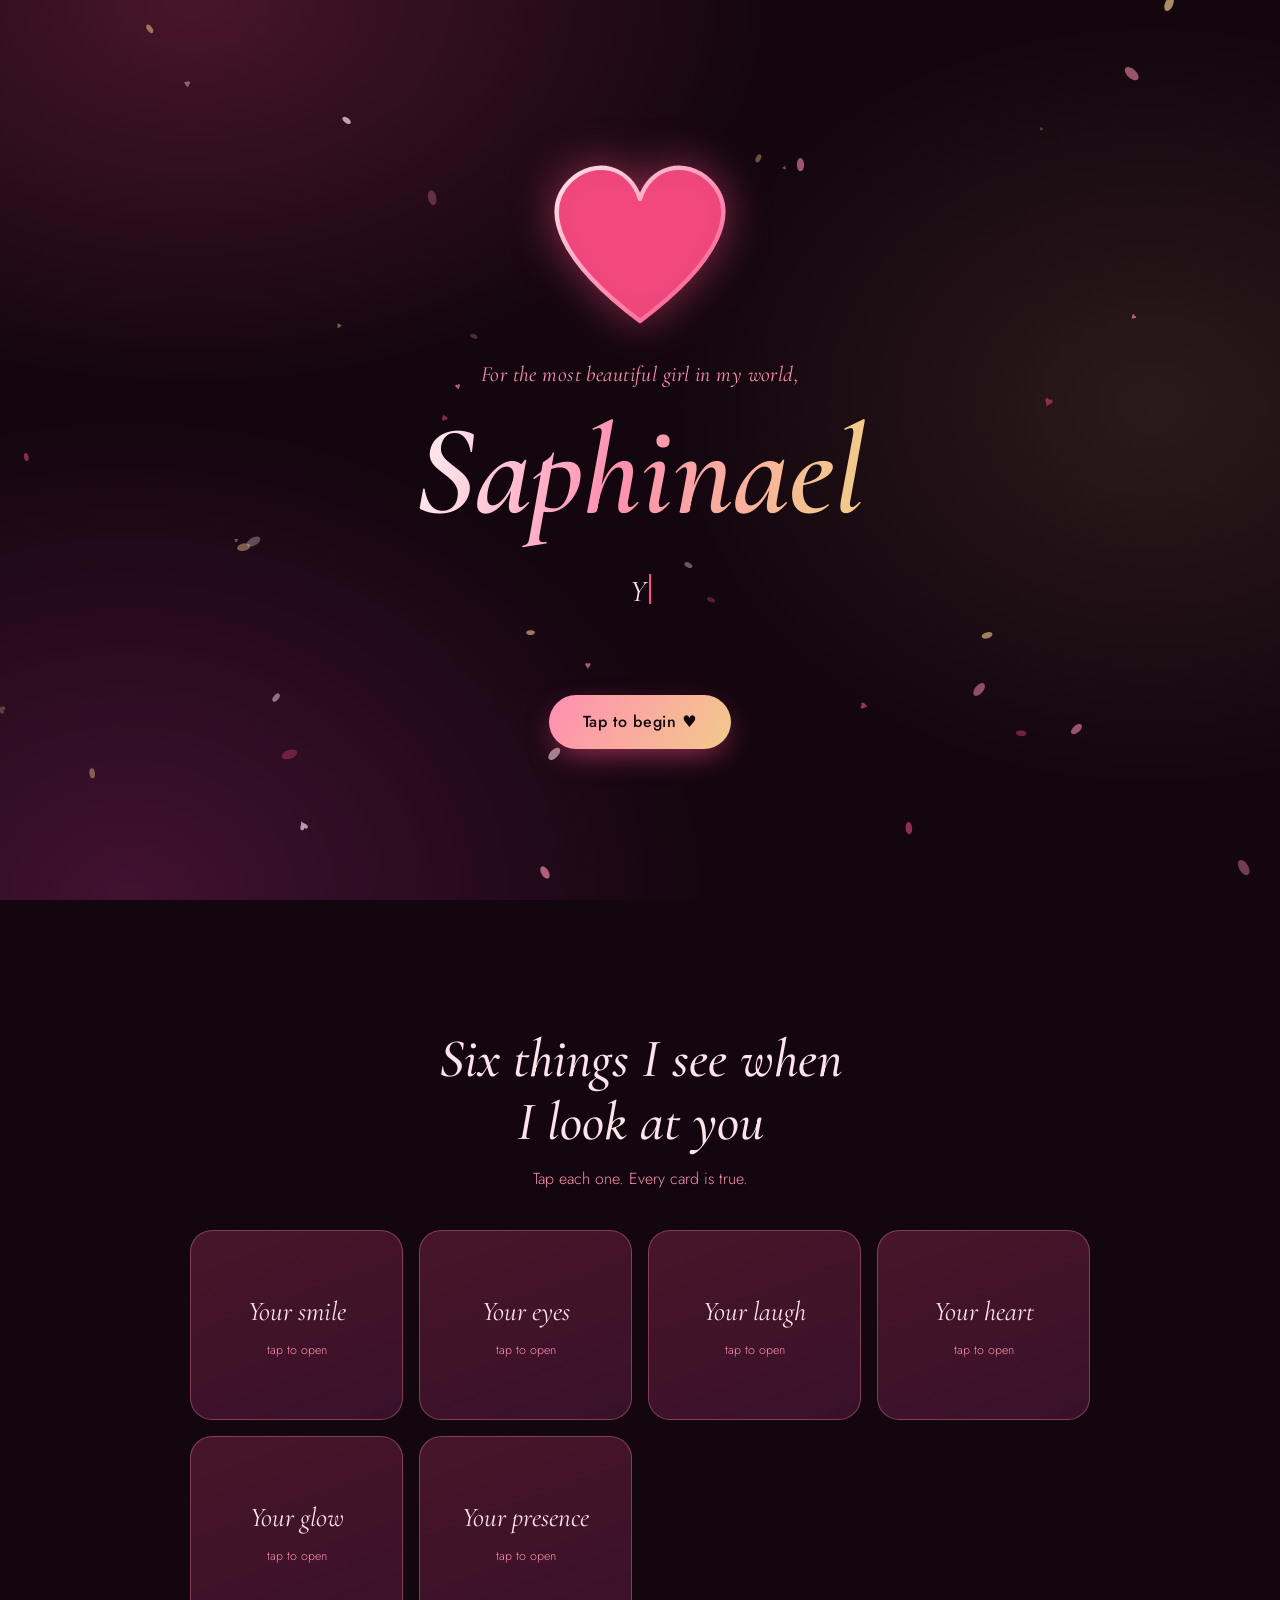
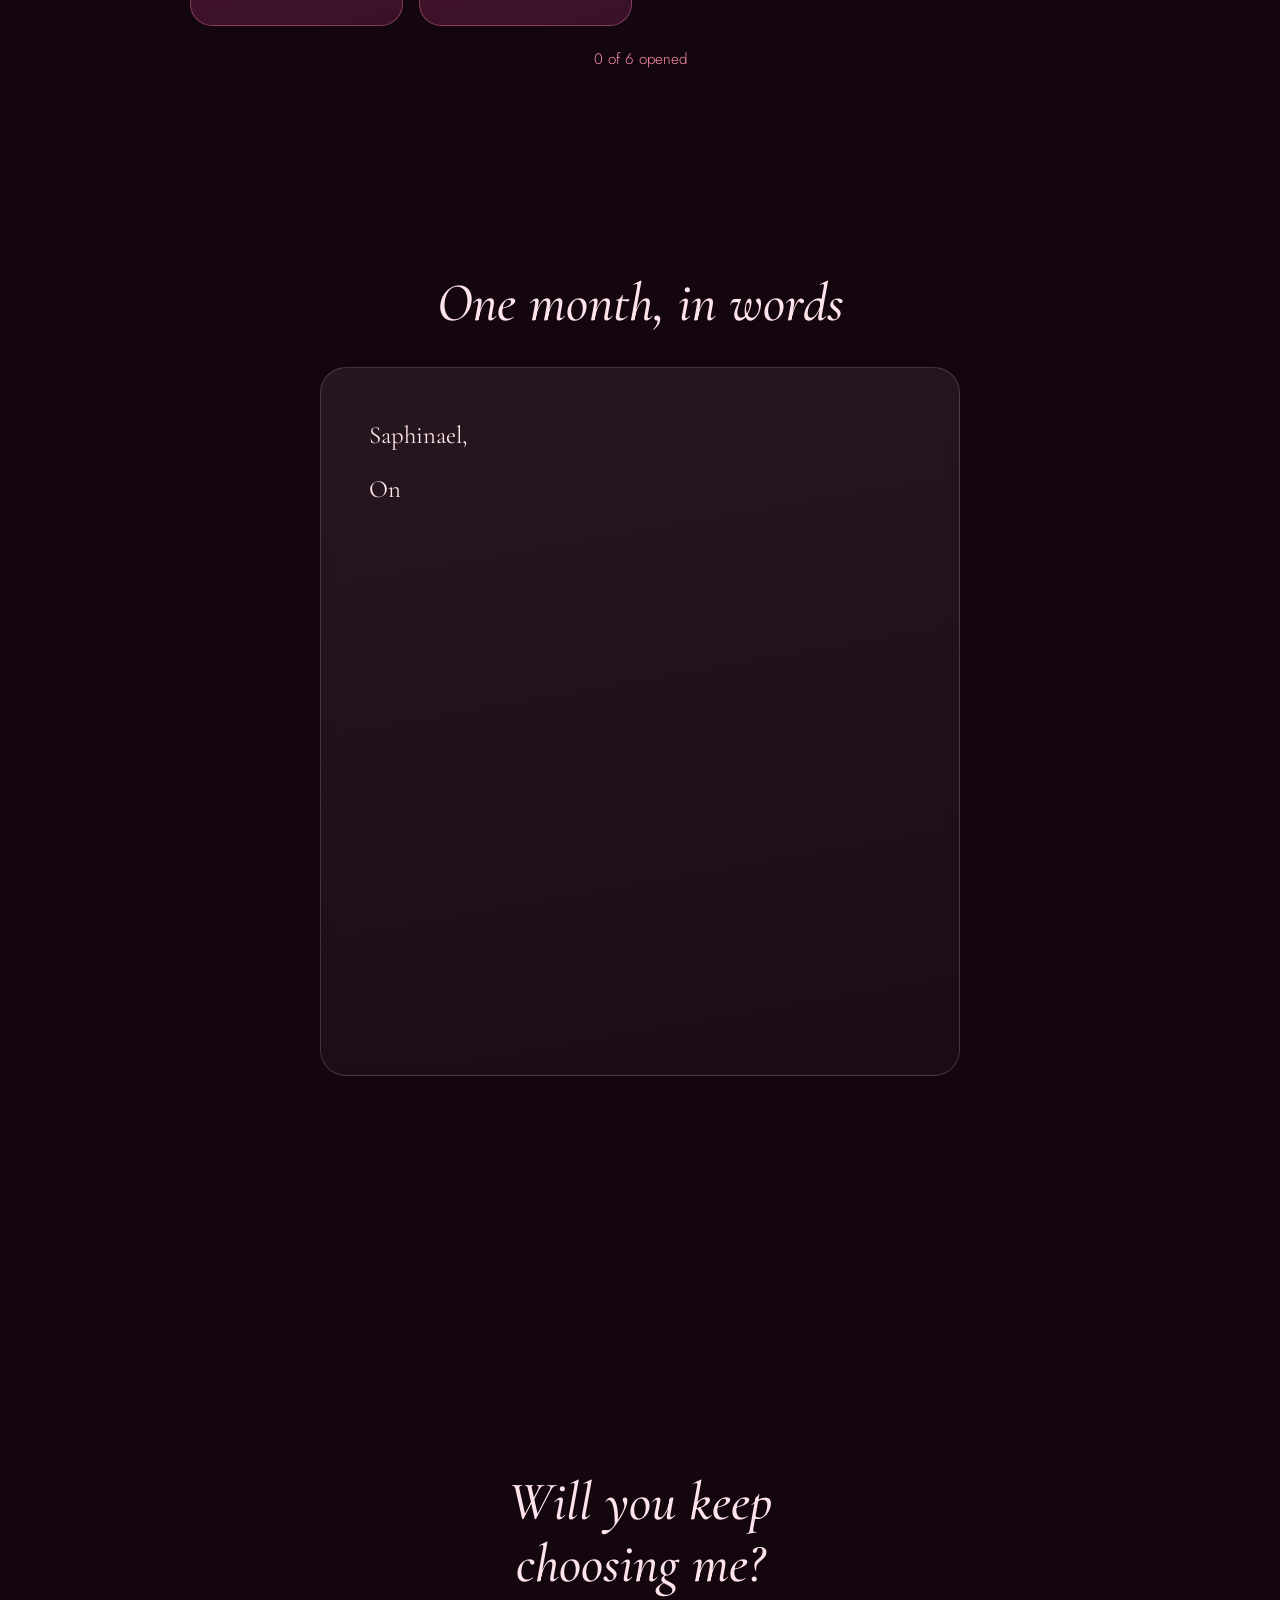
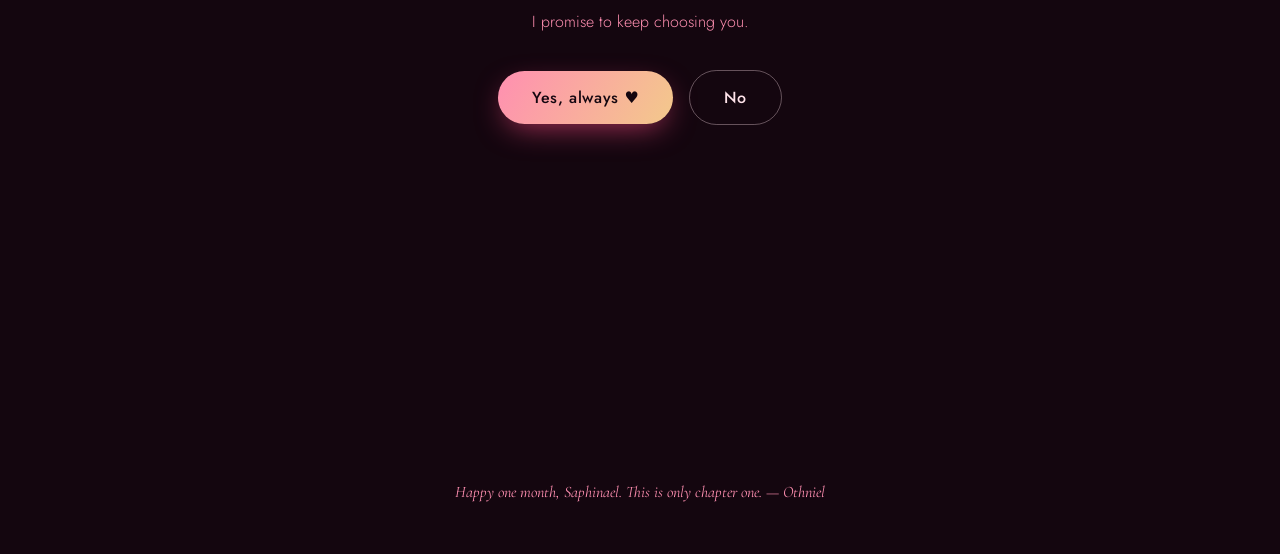
==== INDEX.HTML @ aa80e775 "Add files via upload" ====
<!DOCTYPE html>
<html lang="en">
<head>
<meta charset="utf-8">
<meta name="viewport" content="width=device-width, initial-scale=1">
<title>For Saphinael 💗 One month of us</title>
<meta name="theme-color" content="#14060f">
<meta name="description" content="A little something for the most beautiful girl in my world.">
<link rel="preconnect" href="https://fonts.googleapis.com">
<link rel="preconnect" href="https://fonts.gstatic.com" crossorigin>
<link href="https://fonts.googleapis.com/css2?family=Cormorant+Garamond:ital,wght@0,500;1,400;1,500;1,600&family=Jost:wght@300;400;500&display=swap" rel="stylesheet">
<style>
:root{
  --night:#14060f; --plum:#2a0f26; --wine:#4a1636;
  --rose:#ff4d85; --pink:#ff8fb1; --blush:#ffe3ea; --gold:#f3c98b;
  --serif:'Cormorant Garamond',Georgia,'Times New Roman',serif;
  --sans:'Jost',system-ui,-apple-system,'Segoe UI',Roboto,sans-serif;
}
*{box-sizing:border-box;margin:0;padding:0}
html{scroll-behavior:smooth}
body{
  font-family:var(--sans);color:var(--blush);background:var(--night);
  background-image:
    radial-gradient(60rem 40rem at 15% 0%,rgba(255,77,133,.22),transparent 60%),
    radial-gradient(50rem 40rem at 90% 45%,rgba(243,201,139,.10),transparent 60%),
    radial-gradient(60rem 50rem at 10% 100%,rgba(122,31,90,.45),transparent 60%);
  background-attachment:fixed;
  line-height:1.6;overflow-x:hidden;-webkit-tap-highlight-color:transparent;
}
#sky{position:fixed;inset:0;width:100%;height:100%;pointer-events:none;z-index:0}
main{position:relative;z-index:1}
body.yes #sky{z-index:6}
section{min-height:100svh;display:flex;flex-direction:column;align-items:center;justify-content:center;padding:4.5rem 1.25rem;text-align:center}
:focus-visible{outline:2px solid var(--gold);outline-offset:4px;border-radius:12px}

/* HERO */
.heart-draw{width:min(46vw,200px);height:auto;overflow:visible;cursor:pointer;filter:drop-shadow(0 0 22px rgba(255,77,133,.55))}
.heart-draw path{fill:rgba(255,77,133,0);stroke:url(#hg);stroke-width:2.2;stroke-linecap:round;stroke-linejoin:round;
  stroke-dasharray:1;stroke-dashoffset:1;animation:draw 2.6s cubic-bezier(.6,.1,.2,1) .3s forwards,fill 1.4s ease 2.7s forwards,beat 1.6s ease-in-out 4s infinite;transform-origin:50% 55%}
@keyframes draw{to{stroke-dashoffset:0}}
@keyframes fill{to{fill:rgba(255,77,133,.9)}}
@keyframes beat{0%,100%{transform:scale(1)}14%{transform:scale(1.09)}28%{transform:scale(1)}42%{transform:scale(1.06)}70%{transform:scale(1)}}
.hello{margin-top:1.6rem;font-family:var(--serif);font-style:italic;font-size:1.35rem;color:var(--pink);letter-spacing:.02em}
h1{font-family:var(--serif);font-style:italic;font-weight:600;font-size:clamp(3.4rem,15vw,8rem);line-height:1;
  background:linear-gradient(100deg,var(--blush) 10%,var(--pink) 45%,var(--gold) 90%);-webkit-background-clip:text;background-clip:text;color:transparent;
  padding:.1em .15em;margin-top:.2rem}
.typed{min-height:4.2em;max-width:30ch;margin-top:1.2rem;font-family:var(--serif);font-size:clamp(1.35rem,4.6vw,1.9rem);font-style:italic;color:var(--blush)}
.typed::after{content:"";display:inline-block;width:2px;height:1em;background:var(--rose);margin-left:3px;vertical-align:-.12em;animation:blink 1s steps(2) infinite}
@keyframes blink{50%{opacity:0}}
.btn{font:500 1rem var(--sans);letter-spacing:.04em;color:var(--night);background:linear-gradient(120deg,var(--pink),var(--gold));border:0;border-radius:999px;padding:.95rem 2.1rem;cursor:pointer;
  box-shadow:0 10px 30px -8px rgba(255,77,133,.65);transition:transform .2s,box-shadow .2s}
.btn:hover{transform:translateY(-2px);box-shadow:0 14px 34px -8px rgba(255,77,133,.85)}
.btn:active{transform:scale(.97)}
.btn.ghost{background:transparent;color:var(--blush);border:1px solid rgba(255,227,234,.35);box-shadow:none}

/* REASONS */
h2{font-family:var(--serif);font-style:italic;font-weight:500;font-size:clamp(2rem,7vw,3.4rem);line-height:1.15;max-width:18ch}
.sub{margin-top:.8rem;color:var(--pink);font-weight:300}
.grid{margin-top:2.4rem;display:grid;grid-template-columns:repeat(auto-fit,minmax(200px,1fr));gap:1rem;width:min(100%,900px)}
.card{perspective:900px;height:190px;background:none;border:0;cursor:pointer;color:inherit;font:inherit}
.card .in{position:relative;display:block;width:100%;height:100%;transform-style:preserve-3d;transition:transform .8s cubic-bezier(.3,1.2,.4,1)}
.card.on .in{transform:rotateY(180deg)}
.face{position:absolute;inset:0;display:flex;align-items:center;justify-content:center;padding:1.2rem;border-radius:22px;backface-visibility:hidden;-webkit-backface-visibility:hidden}
.front{flex-direction:column;gap:.5rem;font-family:var(--serif);font-style:italic;font-size:1.7rem;
  background:linear-gradient(160deg,rgba(255,77,133,.22),rgba(74,22,54,.7));border:1px solid rgba(255,143,177,.35)}
.front small{font-family:var(--sans);font-style:normal;font-size:.78rem;font-weight:300;color:var(--pink)}
.back{transform:rotateY(180deg);font-family:var(--serif);font-style:italic;font-size:1.22rem;line-height:1.4;
  background:linear-gradient(160deg,var(--rose),#c2275f);color:#fff;box-shadow:0 18px 40px -16px rgba(255,77,133,.8)}
.count{margin-top:1.3rem;font-weight:300;color:var(--pink);font-size:.95rem}

/* LETTER */
.paper{width:min(100%,640px);text-align:left;padding:clamp(1.6rem,5vw,3rem);border-radius:26px;
  background:linear-gradient(170deg,rgba(255,227,234,.08),rgba(255,227,234,.03));border:1px solid rgba(255,227,234,.18);backdrop-filter:blur(6px);-webkit-backdrop-filter:blur(6px)}
.paper p{position:relative;font-family:var(--serif);font-size:clamp(1.25rem,3.8vw,1.55rem);line-height:1.55;margin-bottom:1rem}
.paper .ghost{color:transparent}
.paper .live{position:absolute;inset:0;color:var(--blush)}
.paper .sig{font-style:italic;color:var(--gold);text-align:right}

/* ASK */
.ask h2{max-width:14ch}
.btns{margin-top:2.2rem;display:flex;gap:1rem;flex-wrap:wrap;justify-content:center;align-items:center;min-height:3.5rem}
#no{transition:left .35s cubic-bezier(.3,1.4,.5,1),top .35s cubic-bezier(.3,1.4,.5,1)}
.yes-msg{position:fixed;inset:0;z-index:5;display:none;flex-direction:column;align-items:center;justify-content:center;padding:2rem;text-align:center;
  background:radial-gradient(circle at 50% 40%,rgba(122,31,90,.96),rgba(20,6,15,.98))}
.yes-msg.show{display:flex;animation:pop .8s ease both}
@keyframes pop{from{opacity:0;transform:scale(.94)}to{opacity:1;transform:none}}
.yes-msg .big{font-size:clamp(4rem,20vw,7rem);filter:drop-shadow(0 0 30px rgba(255,77,133,.8));animation:beat 1.6s ease-in-out infinite}
.yes-msg h3{font-family:var(--serif);font-style:italic;font-weight:500;font-size:clamp(2rem,8vw,3.6rem);line-height:1.15;margin-top:1rem;max-width:16ch}
.yes-msg p{margin-top:1rem;color:var(--pink);max-width:34ch}
.yes-msg .btn{margin-top:2rem}
footer{position:relative;z-index:1;text-align:center;padding:2rem 1rem 3rem;font-family:var(--serif);font-style:italic;color:var(--pink)}

@media (prefers-reduced-motion:reduce){
  html{scroll-behavior:auto}
  .heart-draw path{animation:none;stroke-dashoffset:0;fill:rgba(255,77,133,.9)}
  .typed::after,.yes-msg .big{animation:none}
  .card .in{transition:none}
}
</style>
</head>
<body>
<canvas id="sky" aria-hidden="true"></canvas>

<main>
  <!-- HERO -->
  <section class="hero">
    <svg class="heart-draw" viewBox="0 0 100 90" role="img" aria-label="A heart, drawn just for you">
      <defs><linearGradient id="hg" x1="0" y1="0" x2="1" y2="1"><stop offset="0" stop-color="#ffe3ea"/><stop offset="1" stop-color="#ff4d85"/></linearGradient></defs>
      <path pathLength="1" d="M50 85 C10 55 0 30 15 15 C28 3 45 8 50 24 C55 8 72 3 85 15 C100 30 90 55 50 85Z"/>
    </svg>
    <p class="hello">For the most beautiful girl in my world,</p>
    <h1>Saphinael</h1>
    <p class="typed" id="typed" aria-live="polite"></p>
    <button class="btn" id="begin">Tap to begin ♥</button>
  </section>

  <!-- REASONS -->
  <section id="reasons">
    <h2>Six things I see when I look at you</h2>
    <p class="sub">Tap each one. Every card is true.</p>
    <div class="grid" id="grid"></div>
    <p class="count" id="count">0 of 6 opened</p>
  </section>

  <!-- LETTER -->
  <section id="letter">
    <h2>One month, in words</h2>
    <div class="paper" id="paper" style="margin-top:2rem"></div>
  </section>

  <!-- ASK -->
  <section class="ask" id="ask">
    <h2>Will you keep choosing me?</h2>
    <p class="sub">I promise to keep choosing you.</p>
    <div class="btns" id="btns">
      <button class="btn" id="yes">Yes, always ♥</button>
      <button class="btn ghost" id="no">No</button>
    </div>
  </section>
</main>

<footer>Happy one month, Saphinael. This is only chapter one. — Othniel</footer>

<div class="yes-msg" id="yesMsg" role="dialog" aria-live="polite" aria-label="Thank you">
  <div class="big">💗</div>
  <h3>You just made me the happiest man alive.</h3>
  <p>Happy one month, my love. You are beautiful, you are loved, and you are mine.</p>
  <button class="btn" id="again">Read it again ♥</button>
</div>

<script>
(() => {
  const reduce = matchMedia('(prefers-reduced-motion: reduce)').matches;
  const $ = s => document.querySelector(s);
  const sleep = ms => new Promise(r => setTimeout(r, ms));

  /* ---------- Falling petals + heart bursts ---------- */
  const c = $('#sky'), x = c.getContext('2d');
  let W, H;
  const size = () => {
    const d = Math.min(devicePixelRatio || 1, 2);
    W = innerWidth; H = innerHeight;
    c.width = W * d; c.height = H * d; x.setTransform(d, 0, 0, d, 0, 0);
  };
  addEventListener('resize', size); size();
  const cols = ['#ff4d85', '#ff8fb1', '#ffe3ea', '#f3c98b'];
  const petal = () => ({
    x: Math.random() * W, y: -20, s: 6 + Math.random() * 10,
    vy: .4 + Math.random() * .8, vx: (Math.random() - .5) * .4,
    r: Math.random() * 6, vr: (Math.random() - .5) * .03,
    c: cols[Math.random() * cols.length | 0], a: .25 + Math.random() * .45,
    heart: Math.random() < .35, burst: false
  });
  const ps = [];
  if (!reduce) for (let i = 0; i < 38; i++) { const p = petal(); p.y = Math.random() * H; ps.push(p); }
  const burst = (px, py, n = 14) => {
    if (reduce) return;
    for (let i = 0; i < n; i++) {
      const a = Math.random() * 6.28, v = 1.5 + Math.random() * 3.5;
      ps.push({ x: px, y: py, s: 10 + Math.random() * 16, vx: Math.cos(a) * v, vy: Math.sin(a) * v - 2,
        r: 0, vr: (Math.random() - .5) * .1, c: cols[Math.random() * 3 | 0], a: 1, heart: true, burst: true, life: 60 + Math.random() * 30 });
    }
  };
  const frame = () => {
    x.clearRect(0, 0, W, H);
    for (let i = ps.length - 1; i >= 0; i--) {
      const p = ps[i];
      p.r += p.vr;
      if (p.burst) {
        p.x += p.vx; p.y += p.vy; p.vy += .06; p.life--; p.a = Math.max(0, p.life / 60);
        if (p.life <= 0) { ps.splice(i, 1); continue; }
      } else {
        p.x += p.vx + Math.sin(p.y / 60) * .3; p.y += p.vy;
        if (p.y > H + 20) Object.assign(p, petal());
      }
      x.save(); x.translate(p.x, p.y); x.rotate(p.r); x.globalAlpha = Math.min(1, p.a); x.fillStyle = p.c;
      if (p.heart) { x.font = p.s + 'px serif'; x.textAlign = 'center'; x.textBaseline = 'middle'; x.fillText('♥', 0, 0); }
      else { x.beginPath(); x.ellipse(0, 0, p.s * .55, p.s * .3, 0, 0, 6.28); x.fill(); }
      x.restore();
    }
    requestAnimationFrame(frame);
  };
  frame();
  addEventListener('pointerdown', e => burst(e.clientX, e.clientY));

  /* ---------- Hero typewriter ---------- */
  const lines = [
    'You are, quite simply, the most beautiful thing in my world.',
    'One month with you feels like a lifetime I would choose again.',
    'Beautiful inside, beautiful outside, and somehow, you are mine.',
    'Happy one month, my love.'
  ];
  const typed = $('#typed');
  const typeInto = async (el, text, speed = 42) => {
    for (let i = 1; i <= text.length; i++) { el.textContent = text.slice(0, i); await sleep(speed); }
  };
  (async () => {
    if (reduce) { typed.textContent = lines[0]; return; }
    await sleep(1800);
    for (let i = 0; ; i = (i + 1) % lines.length) {
      await typeInto(typed, lines[i]);
      await sleep(2400);
      for (let k = lines[i].length; k >= 0; k -= 2) { typed.textContent = lines[i].slice(0, k); await sleep(14); }
      await sleep(250);
    }
  })();
  $('#begin').addEventListener('click', () => $('#reasons').scrollIntoView({ behavior: reduce ? 'auto' : 'smooth' }));

  /* ---------- Reason cards ---------- */
  const reasons = [
    ['Your smile', 'It slows the whole room down. I forget what I was saying every single time.'],
    ['Your eyes', 'I could get lost in them and never once ask for directions.'],
    ['Your laugh', 'My favorite sound in the world. I would do anything to hear it again.'],
    ['Your heart', 'Kind without even trying. That is the most beautiful thing about you.'],
    ['Your glow', 'You walk in and the light changes. Everyone notices, and I am the lucky one.'],
    ['Your presence', 'One month in, and home feels like wherever you are.']
  ];
  const grid = $('#grid'), count = $('#count');
  reasons.forEach(([t, m]) => {
    const b = document.createElement('button');
    b.className = 'card'; b.setAttribute('aria-pressed', 'false');
    b.innerHTML = `<span class="in"><span class="face front">${t}<small>tap to open</small></span><span class="face back">${m}</span></span>`;
    b.addEventListener('click', () => {
      const on = b.classList.toggle('on');
      b.setAttribute('aria-pressed', on);
      const n = grid.querySelectorAll('.on').length;
      count.textContent = n === 6 ? 'All six opened. And there are a thousand more. ♥' : `${n} of 6 opened`;
    });
    grid.appendChild(b);
  });

  /* ---------- Letter (types in when visible) ---------- */
  const letter = [
    'Saphinael,',
    'One month ago, my life quietly turned into my favorite story.',
    'Since then, ordinary days have become the ones I remember most: your voice, your laugh, the way you make everything feel lighter.',
    'You are beautiful, not only in the way the world can see, but in the way you make people feel seen.',
    'Thank you for your patience, your warmth, and for simply being you. I would not change a thing.',
    'This is only the first chapter. I want all the others with you.'
  ];
  const paper = $('#paper');
  const live = [];
  letter.forEach(t => {
    const p = document.createElement('p');
    p.innerHTML = `<span class="ghost"></span><span class="live" aria-hidden="true"></span>`;
    p.firstChild.textContent = t;
    paper.appendChild(p); live.push([p.lastChild, t]);
  });
  const sig = document.createElement('p'); sig.className = 'sig'; sig.textContent = 'Forever yours, Othniel ♥';
  paper.appendChild(sig); sig.style.opacity = reduce ? 1 : 0; sig.style.transition = 'opacity 1.2s';
  let wrote = false;
  const write = async () => {
    if (wrote) return; wrote = true;
    for (const [el, t] of live) { if (reduce) el.textContent = t; else { await typeInto(el, t, 26); await sleep(350); } }
    sig.style.opacity = 1;
  };
  new IntersectionObserver((es, o) => { if (es[0].isIntersecting) { write(); o.disconnect(); } }, { threshold: .35 }).observe(paper);

  /* ---------- The question ---------- */
  const no = $('#no'), yes = $('#yes'), msg = $('#yesMsg');
  const nos = ['No', 'Are you sure?', 'Think again 😌', 'Wrong button!', 'Nope, not this one', 'Just say yes ♥'];
  let tries = 0;
  const dodge = e => {
    e.preventDefault();
    tries++;
    no.textContent = nos[Math.min(tries, nos.length - 1)];
    const r = no.getBoundingClientRect();
    no.style.position = 'fixed'; no.style.zIndex = 3;
    no.style.left = (12 + Math.random() * Math.max(10, W - r.width - 24)) + 'px';
    no.style.top = (12 + Math.random() * Math.max(10, H - r.height - 24)) + 'px';
    yes.style.transform = `scale(${Math.min(1 + tries * .08, 1.5)})`;
  };
  ['pointerenter', 'click', 'touchstart'].forEach(ev => no.addEventListener(ev, dodge, { passive: false }));
  yes.addEventListener('click', () => {
    msg.classList.add('show'); document.body.classList.add('yes');
    let n = 0;
    const t = setInterval(() => { burst(Math.random() * W, Math.random() * H * .8, 18); if (++n > 14) clearInterval(t); }, 260);
  });
  $('#again').addEventListener('click', () => { msg.classList.remove('show'); document.body.classList.remove('yes'); scrollTo({ top: 0, behavior: reduce ? 'auto' : 'smooth' }); });
})();
</script>
</body>
</html>
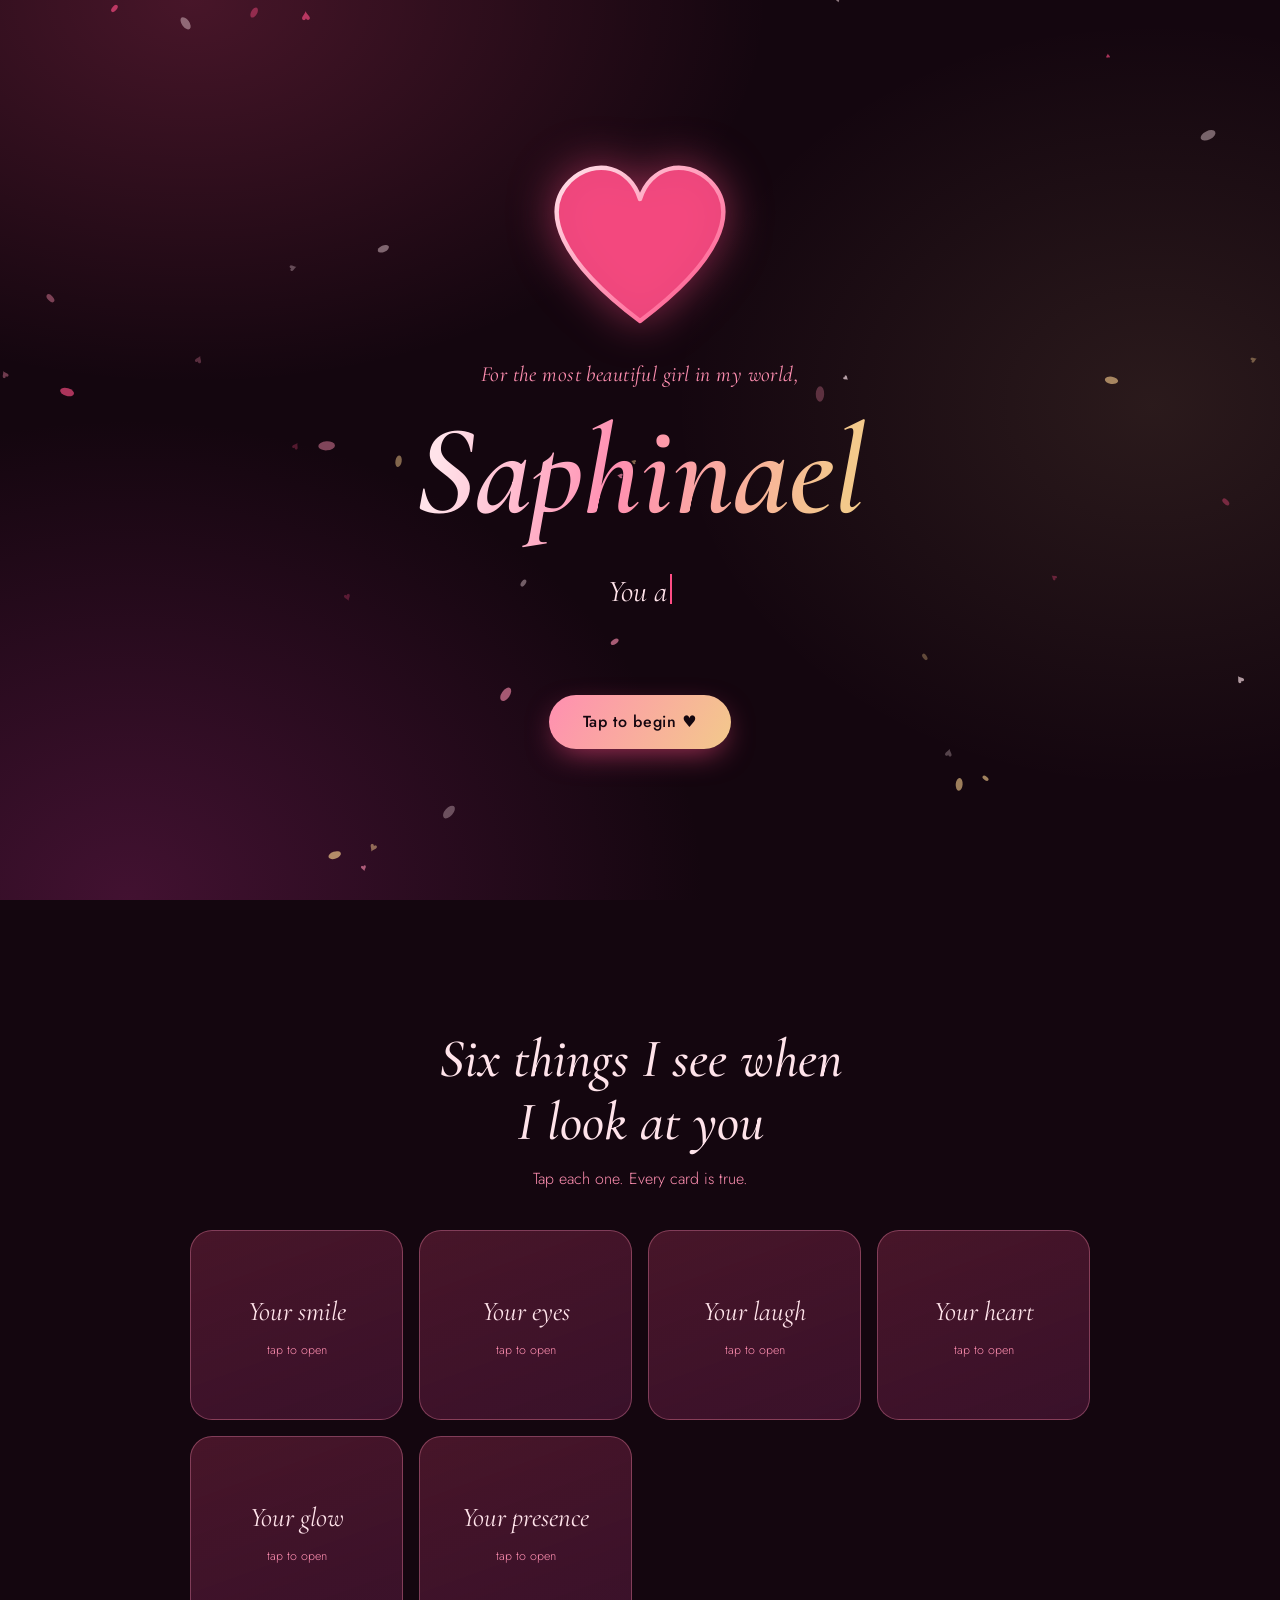
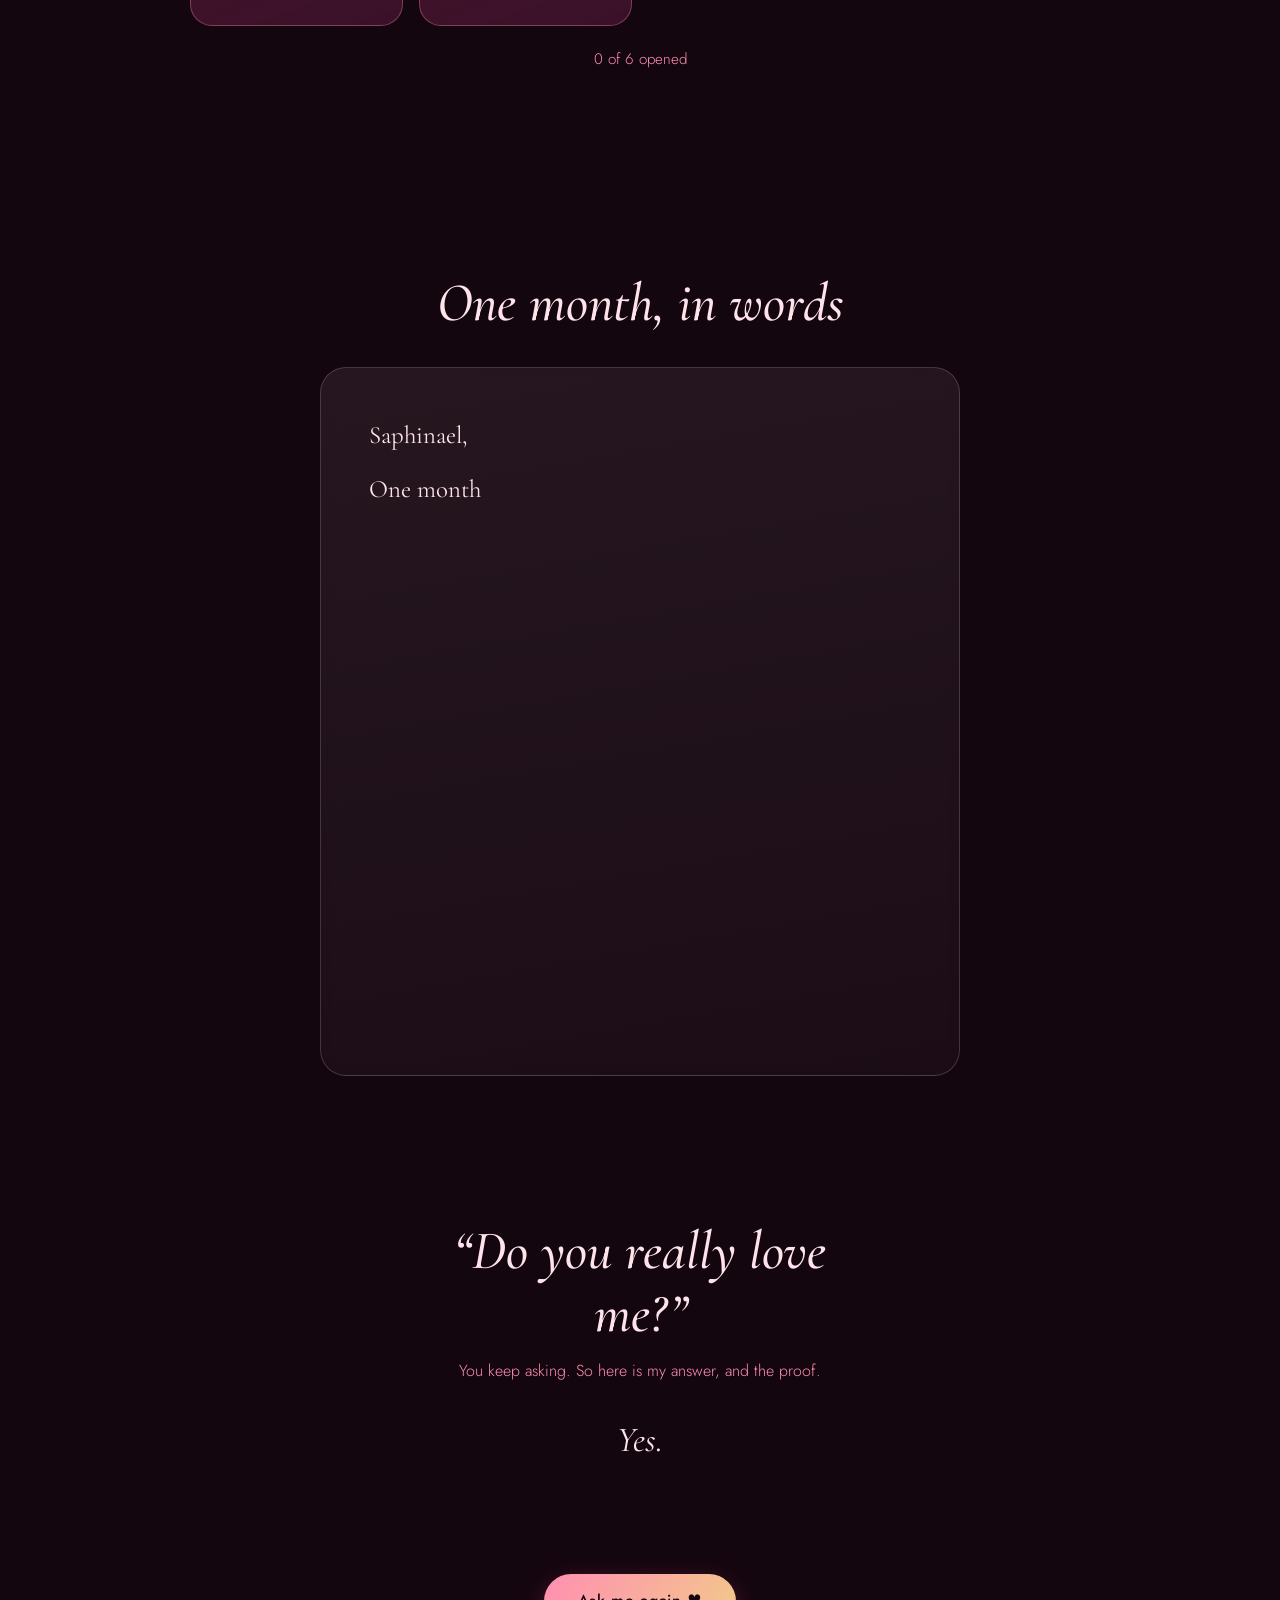
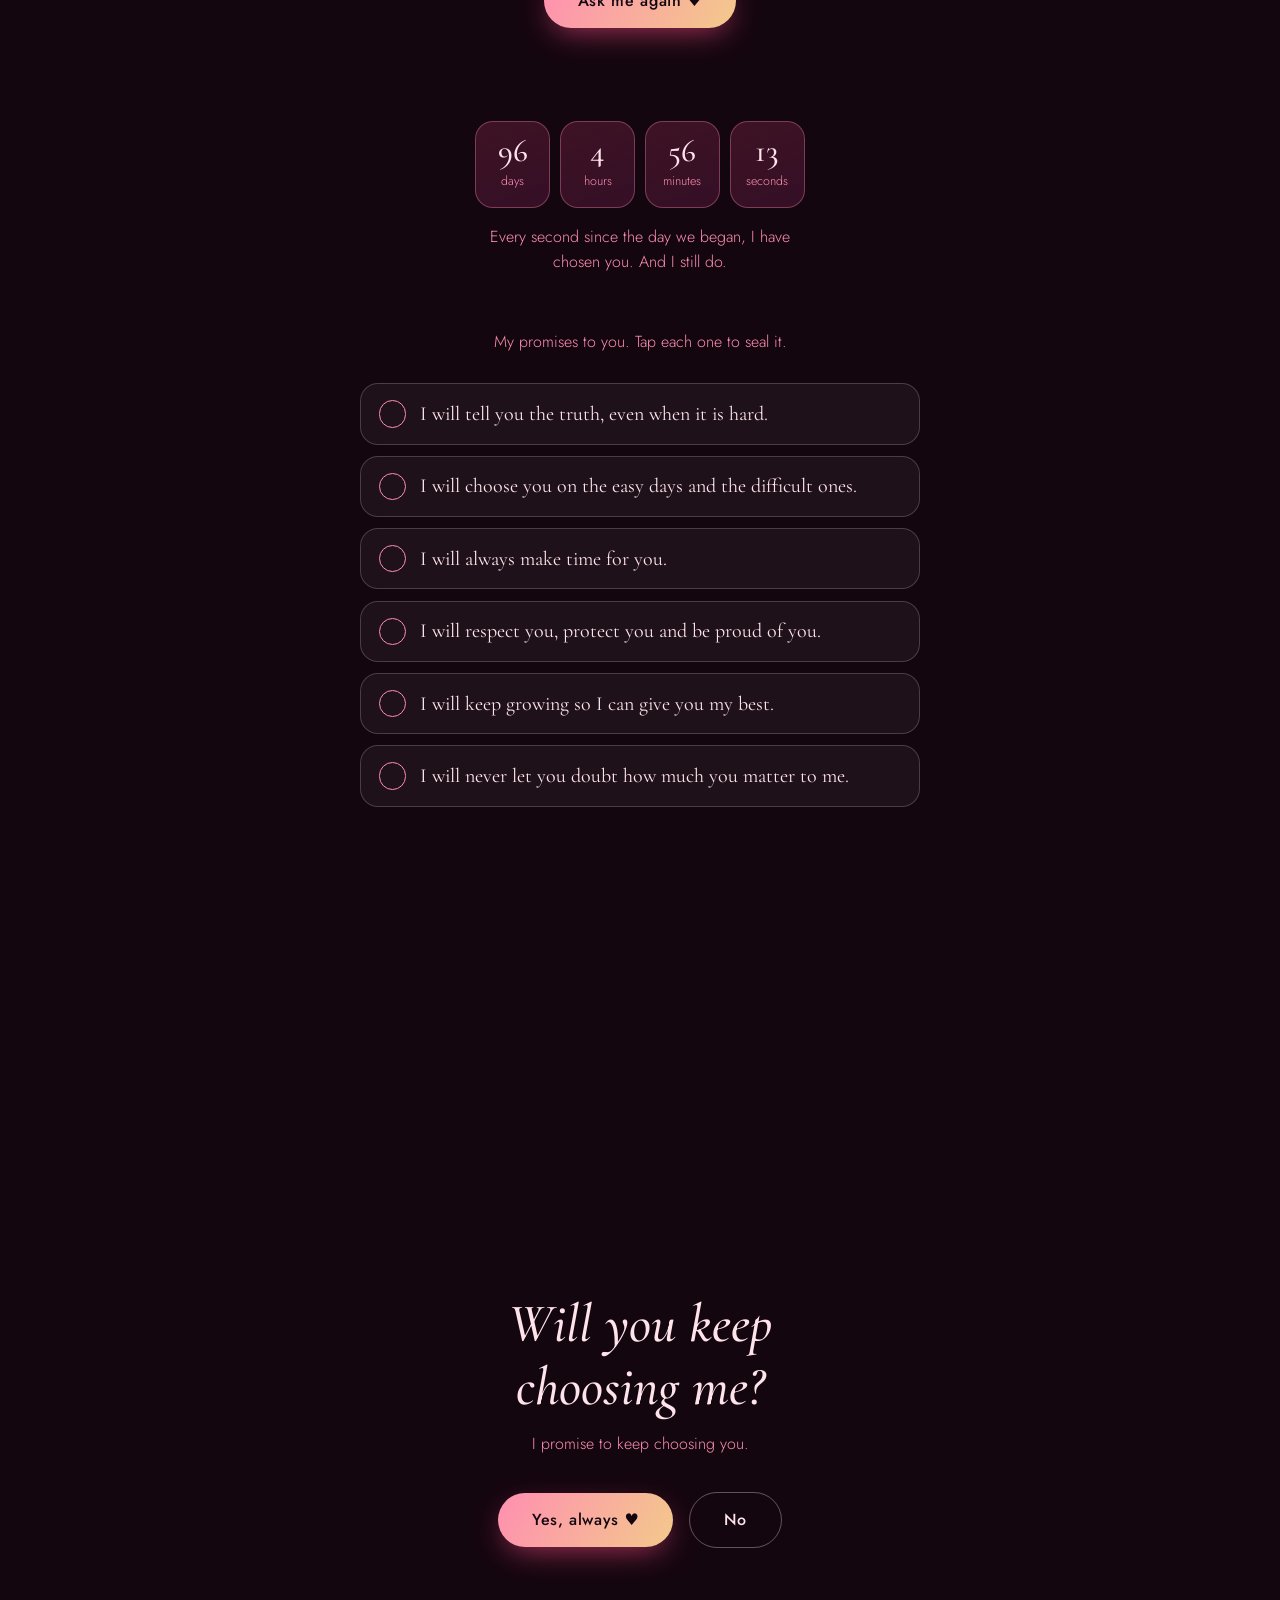
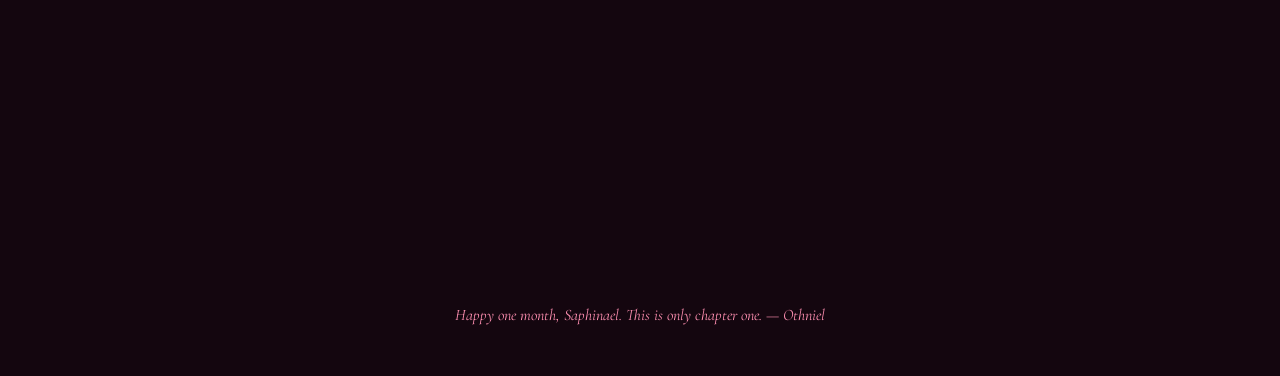
==== commit d37da814: "Update fmt.Println message from 'Hello' to 'Goodbye'" ====
--- a/INDEX.HTML
+++ b/INDEX.HTML
@@ -76,6 +76,21 @@
 .paper .live{position:absolute;inset:0;color:var(--blush)}
 .paper .sig{font-style:italic;color:var(--gold);text-align:right}
 
+/* PROOF */
+.answer{margin-top:1.8rem;min-height:4.6em;max-width:26ch;font-family:var(--serif);font-style:italic;font-size:clamp(1.5rem,5.5vw,2.2rem);color:var(--blush)}
+.asked{margin-top:.9rem;min-height:1.6em;color:var(--pink);font-weight:300;font-size:.95rem}
+.clock{margin-top:3.4rem;display:flex;gap:.6rem;justify-content:center;flex-wrap:wrap}
+.clock div{min-width:4.7rem;padding:.85rem .5rem;border-radius:18px;border:1px solid rgba(255,143,177,.35);background:linear-gradient(160deg,rgba(255,77,133,.18),rgba(74,22,54,.6))}
+.clock b{display:block;font-family:var(--serif);font-size:2rem;font-weight:500;line-height:1}
+.clock span{font-size:.78rem;color:var(--pink);font-weight:300}
+.clocklabel{margin-top:1rem;max-width:34ch;color:var(--pink);font-weight:300}
+.vows{margin-top:1.8rem;width:min(100%,560px);list-style:none;display:grid;gap:.7rem}
+.vow{width:100%;display:flex;gap:.9rem;align-items:center;padding:1rem 1.1rem;border-radius:18px;border:1px solid rgba(255,227,234,.2);background:rgba(255,227,234,.05);color:inherit;font-family:var(--serif);font-size:1.25rem;line-height:1.3;cursor:pointer;text-align:left;transition:background .4s,border-color .4s}
+.vow i{flex:none;width:1.7rem;height:1.7rem;border-radius:50%;border:1.5px solid var(--pink);display:grid;place-items:center;font-style:normal;font-size:.9rem;color:transparent;transition:all .4s}
+.vow.on{background:linear-gradient(160deg,rgba(255,77,133,.35),rgba(74,22,54,.7));border-color:var(--pink)}
+.vow.on i{background:var(--rose);border-color:var(--rose);color:#fff}
+.sealed{margin-top:1.4rem;min-height:3em;font-family:var(--serif);font-style:italic;font-size:1.45rem;color:var(--gold)}
+
 /* ASK */
 .ask h2{max-width:14ch}
 .btns{margin-top:2.2rem;display:flex;gap:1rem;flex-wrap:wrap;justify-content:center;align-items:center;min-height:3.5rem}
@@ -126,6 +141,22 @@
   <section id="letter">
     <h2>One month, in words</h2>
     <div class="paper" id="paper" style="margin-top:2rem"></div>
+  </section>
+
+  <!-- PROOF OF LOVE -->
+  <section class="proof" id="proof">
+    <h2>&ldquo;Do you really love me?&rdquo;</h2>
+    <p class="sub">You keep asking. So here is my answer, and the proof.</p>
+    <div class="answer" id="answer" aria-live="polite">Yes.</div>
+    <button class="btn" id="askAgain">Ask me again ♥</button>
+    <p class="asked" id="asked"></p>
+
+    <div class="clock" id="clock" role="timer" aria-label="Time since I fell for you"></div>
+    <p class="clocklabel">Every second since the day we began, I have chosen you. And I still do.</p>
+
+    <p class="sub" style="margin-top:3.4rem">My promises to you. Tap each one to seal it.</p>
+    <ul class="vows" id="vows"></ul>
+    <p class="sealed" id="sealed" aria-live="polite"></p>
   </section>
 
   <!-- ASK -->
@@ -276,6 +307,59 @@
   };
   new IntersectionObserver((es, o) => { if (es[0].isIntersecting) { write(); o.disconnect(); } }, { threshold: .35 }).observe(paper);
 
+  /* ---------- Proof of love ---------- */
+  const answers = [
+    'Yes. Today, tomorrow, and every day after.',
+    'Yes. Even when I am busy, you are the first thing on my mind.',
+    'Yes. Ask me a thousand times, the answer stays the same.',
+    'Yes. You are not a phase, you are my choice.',
+    'Yes. I love who you are, not only how you look.',
+    'Yes. And I will keep showing you, not just telling you.',
+    'Yes. With my whole heart, Saphinael.'
+  ];
+  let asked = 0;
+  $('#askAgain').addEventListener('click', () => {
+    $('#answer').textContent = answers[asked % answers.length];
+    asked++;
+    $('#asked').textContent = asked === 1
+      ? 'Asked once. Answered with my whole heart.'
+      : `You have asked ${asked} times. My answer has never changed.`;
+  });
+
+  // CHANGE THIS to the day you two got together (format: YYYY-MM-DD)
+  const START = new Date('2026-09-01T00:00:00');
+  const clock = $('#clock');
+  const tick = () => {
+    const s = Math.max(0, Math.floor((Date.now() - START) / 1000));
+    const v = [Math.floor(s / 86400), Math.floor(s % 86400 / 3600), Math.floor(s % 3600 / 60), s % 60];
+    clock.innerHTML = ['days', 'hours', 'minutes', 'seconds'].map((l, i) => `<div><b>${v[i]}</b><span>${l}</span></div>`).join('');
+  };
+  tick(); setInterval(tick, 1000);
+
+  const vows = [
+    'I will tell you the truth, even when it is hard.',
+    'I will choose you on the easy days and the difficult ones.',
+    'I will always make time for you.',
+    'I will respect you, protect you and be proud of you.',
+    'I will keep growing so I can give you my best.',
+    'I will never let you doubt how much you matter to me.'
+  ];
+  const vowsEl = $('#vows'), sealed = $('#sealed');
+  vows.forEach(t => {
+    const li = document.createElement('li'), b = document.createElement('button');
+    b.className = 'vow'; b.setAttribute('aria-pressed', 'false');
+    b.innerHTML = '<i>♥</i><span></span>'; b.lastChild.textContent = t;
+    b.addEventListener('click', () => {
+      if (b.classList.contains('on')) return;
+      b.classList.add('on'); b.setAttribute('aria-pressed', 'true');
+      if (vowsEl.querySelectorAll('.on').length === vows.length) {
+        sealed.textContent = 'All sealed with love. Signed, Othniel ♥';
+        burst(innerWidth / 2, innerHeight * .6, 26);
+      }
+    });
+    li.appendChild(b); vowsEl.appendChild(li);
+  });
+
   /* ---------- The question ---------- */
   const no = $('#no'), yes = $('#yes'), msg = $('#yesMsg');
   const nos = ['No', 'Are you sure?', 'Think again 😌', 'Wrong button!', 'Nope, not this one', 'Just say yes ♥'];
@@ -300,4 +384,4 @@
 })();
 </script>
 </body>
-</html>+</html>
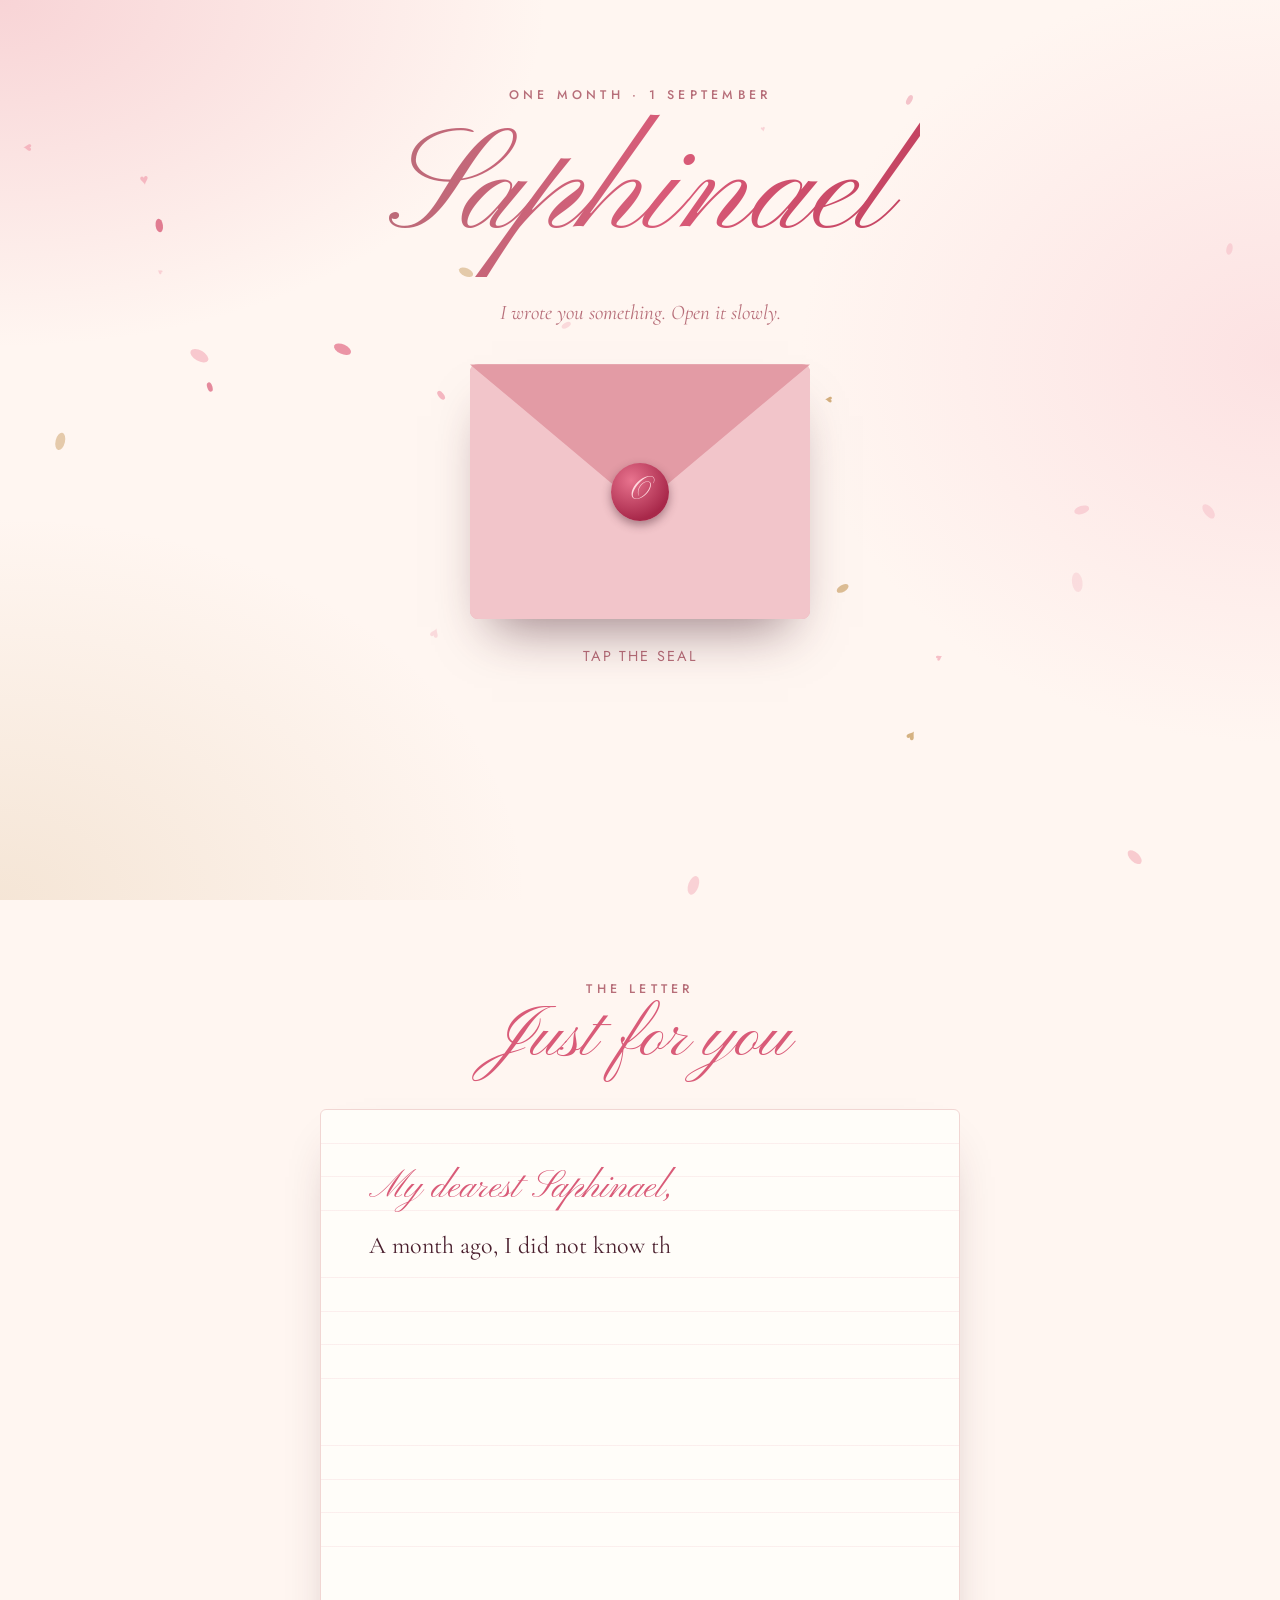
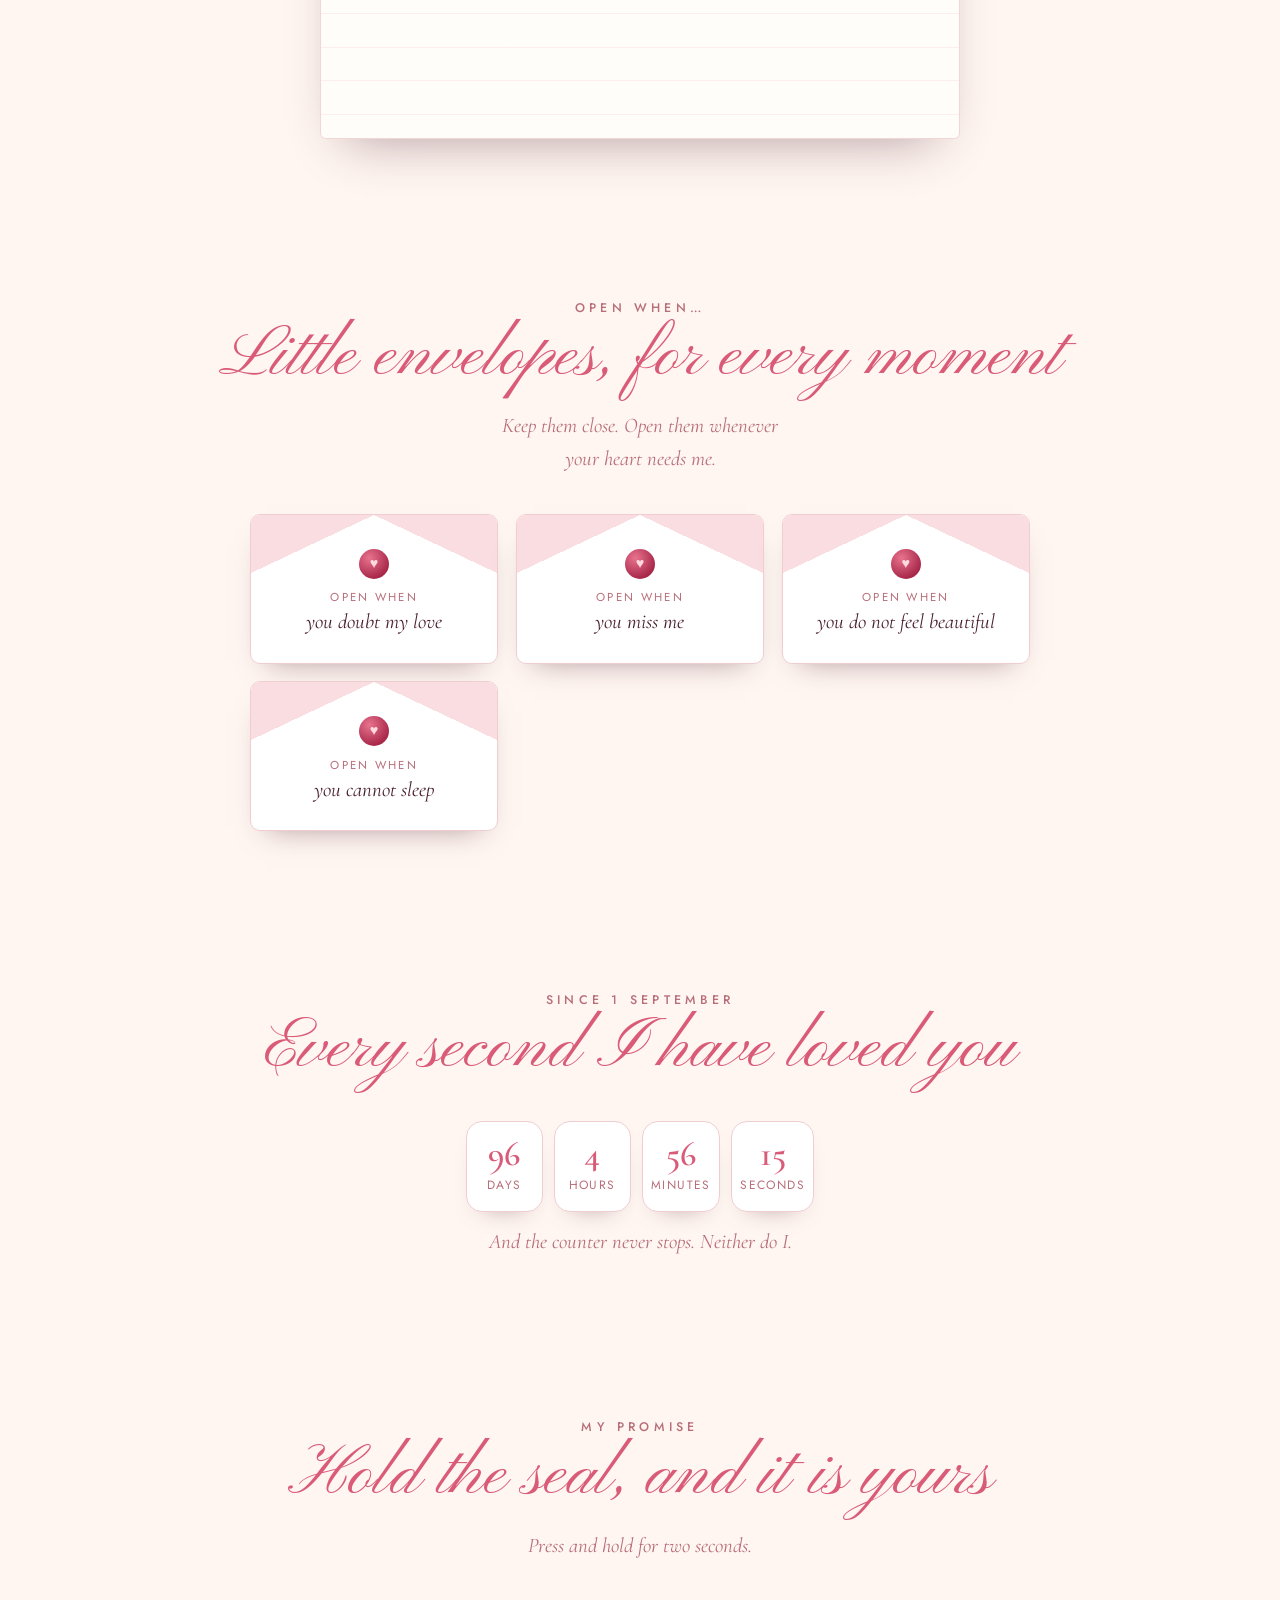
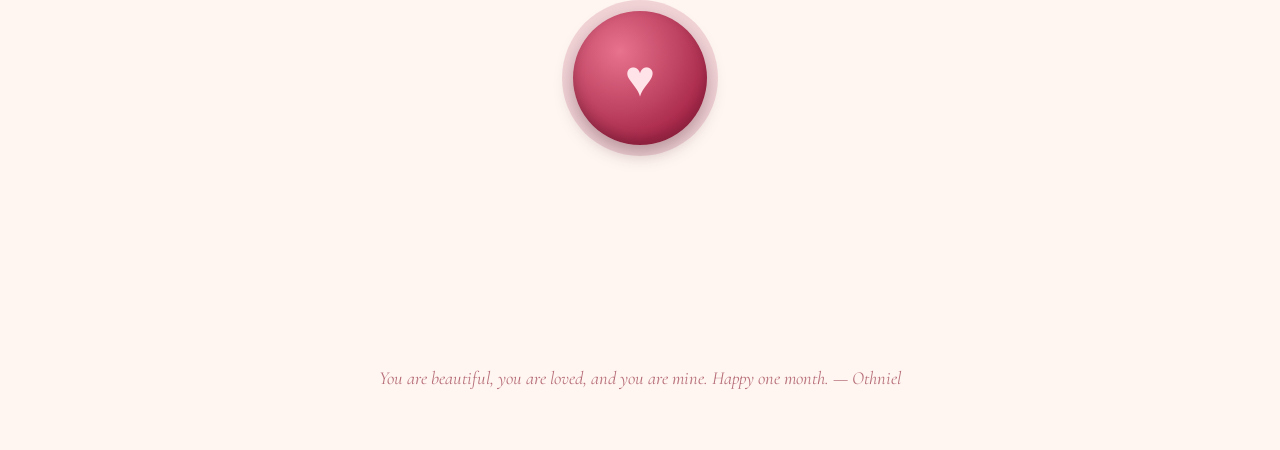
==== commit 8b555e3f: "Update print statement from 'Hello' to 'Goodbye'" ====
--- a/INDEX.HTML
+++ b/INDEX.HTML
@@ -3,330 +3,269 @@
 <head>
 <meta charset="utf-8">
 <meta name="viewport" content="width=device-width, initial-scale=1">
-<title>For Saphinael 💗 One month of us</title>
-<meta name="theme-color" content="#14060f">
-<meta name="description" content="A little something for the most beautiful girl in my world.">
+<title>A Letter For Saphinael 💌</title>
+<meta name="theme-color" content="#fff6f1">
+<meta name="description" content="A love letter, sealed just for you.">
 <link rel="preconnect" href="https://fonts.googleapis.com">
 <link rel="preconnect" href="https://fonts.gstatic.com" crossorigin>
-<link href="https://fonts.googleapis.com/css2?family=Cormorant+Garamond:ital,wght@0,500;1,400;1,500;1,600&family=Jost:wght@300;400;500&display=swap" rel="stylesheet">
+<link href="https://fonts.googleapis.com/css2?family=Cormorant+Garamond:ital,wght@0,500;0,600;1,400;1,500&family=Jost:wght@300;400;500&family=Pinyon+Script&display=swap" rel="stylesheet">
 <style>
 :root{
-  --night:#14060f; --plum:#2a0f26; --wine:#4a1636;
-  --rose:#ff4d85; --pink:#ff8fb1; --blush:#ffe3ea; --gold:#f3c98b;
+  --paper:#fff6f1; --cream:#fffdf9; --blush:#fbd9dc; --petal:#f2b8c0;
+  --rose:#d95b78; --rosegold:#b76e79; --wine:#4a1f2e; --gold:#c79a5b;
+  --script:'Pinyon Script','Brush Script MT',cursive;
   --serif:'Cormorant Garamond',Georgia,'Times New Roman',serif;
   --sans:'Jost',system-ui,-apple-system,'Segoe UI',Roboto,sans-serif;
 }
 *{box-sizing:border-box;margin:0;padding:0}
 html{scroll-behavior:smooth}
 body{
-  font-family:var(--sans);color:var(--blush);background:var(--night);
+  font-family:var(--sans);color:var(--wine);background:var(--paper);line-height:1.6;overflow-x:hidden;-webkit-tap-highlight-color:transparent;
   background-image:
-    radial-gradient(60rem 40rem at 15% 0%,rgba(255,77,133,.22),transparent 60%),
-    radial-gradient(50rem 40rem at 90% 45%,rgba(243,201,139,.10),transparent 60%),
-    radial-gradient(60rem 50rem at 10% 100%,rgba(122,31,90,.45),transparent 60%);
+    radial-gradient(55rem 35rem at 0% 0%,rgba(242,184,192,.55),transparent 62%),
+    radial-gradient(50rem 40rem at 100% 40%,rgba(251,217,220,.7),transparent 60%),
+    radial-gradient(55rem 40rem at 0% 100%,rgba(199,154,91,.18),transparent 60%);
   background-attachment:fixed;
-  line-height:1.6;overflow-x:hidden;-webkit-tap-highlight-color:transparent;
 }
-#sky{position:fixed;inset:0;width:100%;height:100%;pointer-events:none;z-index:0}
-main{position:relative;z-index:1}
-body.yes #sky{z-index:6}
-section{min-height:100svh;display:flex;flex-direction:column;align-items:center;justify-content:center;padding:4.5rem 1.25rem;text-align:center}
-:focus-visible{outline:2px solid var(--gold);outline-offset:4px;border-radius:12px}
-
-/* HERO */
-.heart-draw{width:min(46vw,200px);height:auto;overflow:visible;cursor:pointer;filter:drop-shadow(0 0 22px rgba(255,77,133,.55))}
-.heart-draw path{fill:rgba(255,77,133,0);stroke:url(#hg);stroke-width:2.2;stroke-linecap:round;stroke-linejoin:round;
-  stroke-dasharray:1;stroke-dashoffset:1;animation:draw 2.6s cubic-bezier(.6,.1,.2,1) .3s forwards,fill 1.4s ease 2.7s forwards,beat 1.6s ease-in-out 4s infinite;transform-origin:50% 55%}
-@keyframes draw{to{stroke-dashoffset:0}}
-@keyframes fill{to{fill:rgba(255,77,133,.9)}}
-@keyframes beat{0%,100%{transform:scale(1)}14%{transform:scale(1.09)}28%{transform:scale(1)}42%{transform:scale(1.06)}70%{transform:scale(1)}}
-.hello{margin-top:1.6rem;font-family:var(--serif);font-style:italic;font-size:1.35rem;color:var(--pink);letter-spacing:.02em}
-h1{font-family:var(--serif);font-style:italic;font-weight:600;font-size:clamp(3.4rem,15vw,8rem);line-height:1;
-  background:linear-gradient(100deg,var(--blush) 10%,var(--pink) 45%,var(--gold) 90%);-webkit-background-clip:text;background-clip:text;color:transparent;
-  padding:.1em .15em;margin-top:.2rem}
-.typed{min-height:4.2em;max-width:30ch;margin-top:1.2rem;font-family:var(--serif);font-size:clamp(1.35rem,4.6vw,1.9rem);font-style:italic;color:var(--blush)}
-.typed::after{content:"";display:inline-block;width:2px;height:1em;background:var(--rose);margin-left:3px;vertical-align:-.12em;animation:blink 1s steps(2) infinite}
-@keyframes blink{50%{opacity:0}}
-.btn{font:500 1rem var(--sans);letter-spacing:.04em;color:var(--night);background:linear-gradient(120deg,var(--pink),var(--gold));border:0;border-radius:999px;padding:.95rem 2.1rem;cursor:pointer;
-  box-shadow:0 10px 30px -8px rgba(255,77,133,.65);transition:transform .2s,box-shadow .2s}
-.btn:hover{transform:translateY(-2px);box-shadow:0 14px 34px -8px rgba(255,77,133,.85)}
-.btn:active{transform:scale(.97)}
-.btn.ghost{background:transparent;color:var(--blush);border:1px solid rgba(255,227,234,.35);box-shadow:none}
-
-/* REASONS */
-h2{font-family:var(--serif);font-style:italic;font-weight:500;font-size:clamp(2rem,7vw,3.4rem);line-height:1.15;max-width:18ch}
-.sub{margin-top:.8rem;color:var(--pink);font-weight:300}
-.grid{margin-top:2.4rem;display:grid;grid-template-columns:repeat(auto-fit,minmax(200px,1fr));gap:1rem;width:min(100%,900px)}
-.card{perspective:900px;height:190px;background:none;border:0;cursor:pointer;color:inherit;font:inherit}
-.card .in{position:relative;display:block;width:100%;height:100%;transform-style:preserve-3d;transition:transform .8s cubic-bezier(.3,1.2,.4,1)}
-.card.on .in{transform:rotateY(180deg)}
-.face{position:absolute;inset:0;display:flex;align-items:center;justify-content:center;padding:1.2rem;border-radius:22px;backface-visibility:hidden;-webkit-backface-visibility:hidden}
-.front{flex-direction:column;gap:.5rem;font-family:var(--serif);font-style:italic;font-size:1.7rem;
-  background:linear-gradient(160deg,rgba(255,77,133,.22),rgba(74,22,54,.7));border:1px solid rgba(255,143,177,.35)}
-.front small{font-family:var(--sans);font-style:normal;font-size:.78rem;font-weight:300;color:var(--pink)}
-.back{transform:rotateY(180deg);font-family:var(--serif);font-style:italic;font-size:1.22rem;line-height:1.4;
-  background:linear-gradient(160deg,var(--rose),#c2275f);color:#fff;box-shadow:0 18px 40px -16px rgba(255,77,133,.8)}
-.count{margin-top:1.3rem;font-weight:300;color:var(--pink);font-size:.95rem}
+#fx{position:fixed;inset:0;width:100%;height:100%;pointer-events:none;z-index:0}
+main,footer{position:relative;z-index:1}
+section{display:flex;flex-direction:column;align-items:center;text-align:center;padding:5rem 1.25rem}
+:focus-visible{outline:2px solid var(--rose);outline-offset:4px;border-radius:10px}
+.kicker{font-size:.78rem;letter-spacing:.34em;text-transform:uppercase;color:var(--rosegold);font-weight:500}
+h2{font-family:var(--script);font-weight:400;font-size:clamp(2.6rem,10vw,4.4rem);line-height:1.1;color:var(--rose)}
+.lead{margin-top:.8rem;max-width:34ch;font-family:var(--serif);font-style:italic;font-size:1.3rem;color:var(--rosegold)}
+.btn{margin-top:1.6rem;font:500 1rem var(--sans);letter-spacing:.04em;color:#fff;background:linear-gradient(120deg,var(--rose),#c2415f);border:0;border-radius:999px;padding:.95rem 2.1rem;cursor:pointer;box-shadow:0 12px 28px -10px rgba(217,91,120,.8);transition:transform .2s,box-shadow .2s}
+.btn:hover{transform:translateY(-2px)}.btn:active{transform:scale(.97)}
+
+/* HERO + ENVELOPE */
+.hero{min-height:100svh;justify-content:center}
+h1{font-family:var(--script);font-weight:400;font-size:clamp(4rem,20vw,9rem);line-height:1.05;margin:.3rem 0 .4rem;padding:.05em .2em;
+  background:linear-gradient(100deg,var(--rosegold),var(--rose) 55%,#c2415f);-webkit-background-clip:text;background-clip:text;color:transparent}
+.env{position:relative;margin-top:2.2rem;width:min(84vw,340px);aspect-ratio:4/3;border:0;border-radius:8px;background:#e9b3ba;cursor:pointer;
+  box-shadow:0 30px 50px -22px rgba(74,31,46,.55);animation:float 4.5s ease-in-out infinite;font:inherit}
+.env.open{animation:none;margin-top:6.5rem;transition:margin .8s}
+@keyframes float{50%{transform:translateY(-8px)}}
+.env .sheet{position:absolute;left:7%;right:7%;top:9%;bottom:9%;z-index:1;border-radius:4px;background:var(--cream);box-shadow:0 2px 8px rgba(74,31,46,.15);
+  display:flex;flex-direction:column;align-items:center;justify-content:flex-start;padding-top:1.1rem;transition:transform 1s cubic-bezier(.3,.9,.3,1) .55s}
+.sheet b{font-family:var(--script);font-weight:400;font-size:1.9rem;color:var(--rose)}
+.sheet i{font-family:var(--serif);font-size:1rem;color:var(--rosegold)}
+.env.open .sheet{transform:translateY(-62%)}
+.env .pocket{position:absolute;inset:0;z-index:2;background:#f2c5ca;border-radius:8px;clip-path:polygon(0 0,50% 54%,100% 0,100% 100%,0 100%)}
+.env .flap{position:absolute;left:0;right:0;top:0;height:56%;z-index:3;background:#e39ba5;clip-path:polygon(0 0,100% 0,50% 100%);transform-origin:top;transition:transform .8s ease,z-index 0s .4s}
+.env.open .flap{transform:rotateX(180deg);z-index:0}
+.env .seal{position:absolute;left:50%;top:50%;z-index:4;width:58px;height:58px;margin:-29px 0 0 -29px;border-radius:50%;display:grid;place-items:center;
+  background:radial-gradient(circle at 35% 30%,#e8738e,#a8284a 72%);color:#ffd9de;font-family:var(--script);font-size:2rem;box-shadow:0 4px 10px rgba(74,31,46,.45);transition:opacity .4s,transform .4s}
+.env:not(.open) .seal{animation:beat 1.8s ease-in-out infinite}
+.env.open .seal{opacity:0;transform:scale(.4)}
+@keyframes beat{0%,100%{transform:scale(1)}15%{transform:scale(1.14)}30%{transform:scale(1)}45%{transform:scale(1.08)}}
+.tap{margin-top:1.6rem;font-size:.9rem;letter-spacing:.14em;text-transform:uppercase;color:var(--rosegold)}
+.after{margin-top:1.6rem;opacity:0;transform:translateY(10px);transition:opacity 1s 1.3s,transform 1s 1.3s;pointer-events:none}
+.after.show{opacity:1;transform:none;pointer-events:auto}
+.after p{font-family:var(--serif);font-style:italic;font-size:1.6rem}
 
 /* LETTER */
-.paper{width:min(100%,640px);text-align:left;padding:clamp(1.6rem,5vw,3rem);border-radius:26px;
-  background:linear-gradient(170deg,rgba(255,227,234,.08),rgba(255,227,234,.03));border:1px solid rgba(255,227,234,.18);backdrop-filter:blur(6px);-webkit-backdrop-filter:blur(6px)}
-.paper p{position:relative;font-family:var(--serif);font-size:clamp(1.25rem,3.8vw,1.55rem);line-height:1.55;margin-bottom:1rem}
-.paper .ghost{color:transparent}
-.paper .live{position:absolute;inset:0;color:var(--blush)}
-.paper .sig{font-style:italic;color:var(--gold);text-align:right}
-
-/* PROOF */
-.answer{margin-top:1.8rem;min-height:4.6em;max-width:26ch;font-family:var(--serif);font-style:italic;font-size:clamp(1.5rem,5.5vw,2.2rem);color:var(--blush)}
-.asked{margin-top:.9rem;min-height:1.6em;color:var(--pink);font-weight:300;font-size:.95rem}
-.clock{margin-top:3.4rem;display:flex;gap:.6rem;justify-content:center;flex-wrap:wrap}
-.clock div{min-width:4.7rem;padding:.85rem .5rem;border-radius:18px;border:1px solid rgba(255,143,177,.35);background:linear-gradient(160deg,rgba(255,77,133,.18),rgba(74,22,54,.6))}
-.clock b{display:block;font-family:var(--serif);font-size:2rem;font-weight:500;line-height:1}
-.clock span{font-size:.78rem;color:var(--pink);font-weight:300}
-.clocklabel{margin-top:1rem;max-width:34ch;color:var(--pink);font-weight:300}
-.vows{margin-top:1.8rem;width:min(100%,560px);list-style:none;display:grid;gap:.7rem}
-.vow{width:100%;display:flex;gap:.9rem;align-items:center;padding:1rem 1.1rem;border-radius:18px;border:1px solid rgba(255,227,234,.2);background:rgba(255,227,234,.05);color:inherit;font-family:var(--serif);font-size:1.25rem;line-height:1.3;cursor:pointer;text-align:left;transition:background .4s,border-color .4s}
-.vow i{flex:none;width:1.7rem;height:1.7rem;border-radius:50%;border:1.5px solid var(--pink);display:grid;place-items:center;font-style:normal;font-size:.9rem;color:transparent;transition:all .4s}
-.vow.on{background:linear-gradient(160deg,rgba(255,77,133,.35),rgba(74,22,54,.7));border-color:var(--pink)}
-.vow.on i{background:var(--rose);border-color:var(--rose);color:#fff}
-.sealed{margin-top:1.4rem;min-height:3em;font-family:var(--serif);font-style:italic;font-size:1.45rem;color:var(--gold)}
-
-/* ASK */
-.ask h2{max-width:14ch}
-.btns{margin-top:2.2rem;display:flex;gap:1rem;flex-wrap:wrap;justify-content:center;align-items:center;min-height:3.5rem}
-#no{transition:left .35s cubic-bezier(.3,1.4,.5,1),top .35s cubic-bezier(.3,1.4,.5,1)}
-.yes-msg{position:fixed;inset:0;z-index:5;display:none;flex-direction:column;align-items:center;justify-content:center;padding:2rem;text-align:center;
-  background:radial-gradient(circle at 50% 40%,rgba(122,31,90,.96),rgba(20,6,15,.98))}
-.yes-msg.show{display:flex;animation:pop .8s ease both}
-@keyframes pop{from{opacity:0;transform:scale(.94)}to{opacity:1;transform:none}}
-.yes-msg .big{font-size:clamp(4rem,20vw,7rem);filter:drop-shadow(0 0 30px rgba(255,77,133,.8));animation:beat 1.6s ease-in-out infinite}
-.yes-msg h3{font-family:var(--serif);font-style:italic;font-weight:500;font-size:clamp(2rem,8vw,3.6rem);line-height:1.15;margin-top:1rem;max-width:16ch}
-.yes-msg p{margin-top:1rem;color:var(--pink);max-width:34ch}
-.yes-msg .btn{margin-top:2rem}
-footer{position:relative;z-index:1;text-align:center;padding:2rem 1rem 3rem;font-family:var(--serif);font-style:italic;color:var(--pink)}
+.paper{margin-top:2rem;width:min(100%,640px);text-align:left;padding:clamp(1.6rem,5vw,3rem);background:var(--cream);border-radius:6px;
+  box-shadow:0 24px 50px -26px rgba(74,31,46,.45);border:1px solid #f1d6d3;
+  background-image:repeating-linear-gradient(transparent 0 2.05rem,rgba(217,91,120,.09) 2.05rem 2.1rem)}
+.paper .hd{font-family:var(--script);font-size:2.4rem;color:var(--rose);margin-bottom:.6rem}
+.paper p{position:relative;font-family:var(--serif);font-size:clamp(1.25rem,3.8vw,1.5rem);line-height:2.1rem;margin-bottom:1rem}
+.ghost{color:transparent}.live{position:absolute;inset:0;color:var(--wine)}
+.paper .sig{font-family:var(--script);font-size:2.3rem;line-height:1.2;color:var(--rose);text-align:right;transition:opacity 1.2s}
+
+/* OPEN WHEN */
+.whens{margin-top:2.4rem;width:min(100%,780px);display:grid;grid-template-columns:repeat(auto-fit,minmax(200px,1fr));gap:1.1rem}
+.when{position:relative;overflow:hidden;min-height:150px;padding:4.3rem 1rem 1.3rem;border-radius:10px;border:1px solid #f0cdd1;background:#fff;color:var(--wine);cursor:pointer;
+  font-family:var(--serif);font-style:italic;font-size:1.3rem;line-height:1.25;box-shadow:0 14px 28px -18px rgba(74,31,46,.5);transition:transform .25s,box-shadow .25s}
+.when:hover{transform:translateY(-4px) rotate(-.6deg)}
+.when::before{content:"";position:absolute;left:0;right:0;top:0;height:58px;
+  background:linear-gradient(to bottom right,#f9dde0 50%,transparent 50%) left/50% 100% no-repeat,linear-gradient(to bottom left,#f9dde0 50%,transparent 50%) right/50% 100% no-repeat}
+.when::after{content:"♥";position:absolute;left:50%;top:34px;transform:translateX(-50%);width:30px;height:30px;border-radius:50%;display:grid;place-items:center;font-style:normal;font-size:.9rem;color:#ffd9de;
+  background:radial-gradient(circle at 35% 30%,#e8738e,#a8284a 72%)}
+.when small{display:block;font-family:var(--sans);font-style:normal;font-size:.72rem;letter-spacing:.2em;text-transform:uppercase;color:var(--rosegold);margin-bottom:.3rem}
+dialog{margin:auto;border:0;border-radius:18px;width:min(92vw,520px);padding:2rem 1.6rem 1.6rem;background:var(--cream);color:var(--wine);box-shadow:0 40px 80px -20px rgba(74,31,46,.6);text-align:center}
+dialog::backdrop{background:rgba(74,31,46,.55);backdrop-filter:blur(3px)}
+dialog[open]{animation:rise .5s cubic-bezier(.3,1.3,.5,1)}
+@keyframes rise{from{opacity:0;transform:translateY(24px) scale(.96)}}
+dialog h3{font-family:var(--script);font-weight:400;font-size:2.4rem;line-height:1.15;color:var(--rose)}
+dialog p{margin-top:1rem;font-family:var(--serif);font-style:italic;font-size:1.4rem;line-height:1.5}
+dialog .btn{margin-top:1.4rem}
+
+/* CLOCK */
+.clock{margin-top:2rem;display:flex;gap:.7rem;justify-content:center;flex-wrap:wrap}
+.clock div{min-width:4.8rem;padding:.9rem .5rem;border-radius:16px;background:#fff;border:1px solid #f0cdd1;box-shadow:0 12px 24px -18px rgba(74,31,46,.5)}
+.clock b{display:block;font-family:var(--serif);font-size:2.2rem;font-weight:600;line-height:1;color:var(--rose)}
+.clock span{font-size:.75rem;letter-spacing:.12em;text-transform:uppercase;color:var(--rosegold)}
+
+/* SEAL */
+.hold{--p:0;position:relative;margin-top:2.4rem;width:156px;height:156px;border:0;border-radius:50%;cursor:pointer;display:grid;place-items:center;touch-action:none;user-select:none;-webkit-user-select:none;-webkit-touch-callout:none;
+  background:conic-gradient(var(--rose) calc(var(--p)*1turn),#f2d4d7 0)}
+.hold::before{content:"";position:absolute;inset:11px;border-radius:50%;background:radial-gradient(circle at 35% 30%,#e8738e,#a8284a 72%);box-shadow:inset 0 -6px 12px rgba(0,0,0,.2),0 8px 18px rgba(74,31,46,.35)}
+.hold span{position:relative;font-size:3.2rem;color:#ffe3e8}
+.sealmsg{margin-top:1.5rem;min-height:4.5rem;max-width:26ch;font-family:var(--script);font-size:2rem;line-height:1.25;color:var(--rose)}
+footer{text-align:center;padding:2rem 1rem 3.5rem;font-family:var(--serif);font-style:italic;font-size:1.15rem;color:var(--rosegold)}
 
 @media (prefers-reduced-motion:reduce){
   html{scroll-behavior:auto}
-  .heart-draw path{animation:none;stroke-dashoffset:0;fill:rgba(255,77,133,.9)}
-  .typed::after,.yes-msg .big{animation:none}
-  .card .in{transition:none}
+  .env,.env:not(.open) .seal{animation:none}
+  .env .sheet,.env .flap,.after{transition:none}
+  dialog[open]{animation:none}
 }
 </style>
 </head>
 <body>
-<canvas id="sky" aria-hidden="true"></canvas>
+<canvas id="fx" aria-hidden="true"></canvas>
 
 <main>
   <!-- HERO -->
   <section class="hero">
-    <svg class="heart-draw" viewBox="0 0 100 90" role="img" aria-label="A heart, drawn just for you">
-      <defs><linearGradient id="hg" x1="0" y1="0" x2="1" y2="1"><stop offset="0" stop-color="#ffe3ea"/><stop offset="1" stop-color="#ff4d85"/></linearGradient></defs>
-      <path pathLength="1" d="M50 85 C10 55 0 30 15 15 C28 3 45 8 50 24 C55 8 72 3 85 15 C100 30 90 55 50 85Z"/>
-    </svg>
-    <p class="hello">For the most beautiful girl in my world,</p>
+    <p class="kicker">One month · 1 September</p>
     <h1>Saphinael</h1>
-    <p class="typed" id="typed" aria-live="polite"></p>
-    <button class="btn" id="begin">Tap to begin ♥</button>
-  </section>
-
-  <!-- REASONS -->
-  <section id="reasons">
-    <h2>Six things I see when I look at you</h2>
-    <p class="sub">Tap each one. Every card is true.</p>
-    <div class="grid" id="grid"></div>
-    <p class="count" id="count">0 of 6 opened</p>
+    <p class="lead">I wrote you something. Open it slowly.</p>
+    <button class="env" id="env" aria-label="Open your letter" aria-expanded="false">
+      <span class="sheet"><b>To my love,</b><i>Saphinael</i></span>
+      <span class="pocket"></span>
+      <span class="flap"></span>
+      <span class="seal">O</span>
+    </button>
+    <p class="tap" id="tap">Tap the seal</p>
+    <div class="after" id="after">
+      <p>Happy one month, my love.</p>
+      <button class="btn" id="read">Read on ♥</button>
+    </div>
   </section>
 
   <!-- LETTER -->
   <section id="letter">
-    <h2>One month, in words</h2>
-    <div class="paper" id="paper" style="margin-top:2rem"></div>
-  </section>
-
-  <!-- PROOF OF LOVE -->
-  <section class="proof" id="proof">
-    <h2>&ldquo;Do you really love me?&rdquo;</h2>
-    <p class="sub">You keep asking. So here is my answer, and the proof.</p>
-    <div class="answer" id="answer" aria-live="polite">Yes.</div>
-    <button class="btn" id="askAgain">Ask me again ♥</button>
-    <p class="asked" id="asked"></p>
-
-    <div class="clock" id="clock" role="timer" aria-label="Time since I fell for you"></div>
-    <p class="clocklabel">Every second since the day we began, I have chosen you. And I still do.</p>
-
-    <p class="sub" style="margin-top:3.4rem">My promises to you. Tap each one to seal it.</p>
-    <ul class="vows" id="vows"></ul>
-    <p class="sealed" id="sealed" aria-live="polite"></p>
-  </section>
-
-  <!-- ASK -->
-  <section class="ask" id="ask">
-    <h2>Will you keep choosing me?</h2>
-    <p class="sub">I promise to keep choosing you.</p>
-    <div class="btns" id="btns">
-      <button class="btn" id="yes">Yes, always ♥</button>
-      <button class="btn ghost" id="no">No</button>
-    </div>
+    <p class="kicker">The letter</p>
+    <h2>Just for you</h2>
+    <div class="paper" id="paper"><div class="hd">My dearest Saphinael,</div></div>
+  </section>
+
+  <!-- OPEN WHEN -->
+  <section id="when">
+    <p class="kicker">Open when…</p>
+    <h2>Little envelopes, for every moment</h2>
+    <p class="lead">Keep them close. Open them whenever your heart needs me.</p>
+    <div class="whens" id="whens"></div>
+  </section>
+
+  <!-- CLOCK -->
+  <section id="clock-s">
+    <p class="kicker">Since 1 September</p>
+    <h2>Every second I have loved you</h2>
+    <div class="clock" id="clock" role="timer" aria-label="Time since we began"></div>
+    <p class="lead">And the counter never stops. Neither do I.</p>
+  </section>
+
+  <!-- SEAL -->
+  <section id="seal-s">
+    <p class="kicker">My promise</p>
+    <h2>Hold the seal, and it is yours</h2>
+    <p class="lead">Press and hold for two seconds.</p>
+    <button class="hold" id="hold" aria-label="Press and hold to seal my promise"><span>♥</span></button>
+    <p class="sealmsg" id="sealmsg" aria-live="polite"></p>
   </section>
 </main>
 
-<footer>Happy one month, Saphinael. This is only chapter one. — Othniel</footer>
-
-<div class="yes-msg" id="yesMsg" role="dialog" aria-live="polite" aria-label="Thank you">
-  <div class="big">💗</div>
-  <h3>You just made me the happiest man alive.</h3>
-  <p>Happy one month, my love. You are beautiful, you are loved, and you are mine.</p>
-  <button class="btn" id="again">Read it again ♥</button>
-</div>
+<footer>You are beautiful, you are loved, and you are mine. Happy one month. — Othniel</footer>
+
+<dialog id="dlg">
+  <h3 id="dh"></h3>
+  <p id="dp"></p>
+  <button class="btn" id="dc">Close with a smile ♥</button>
+</dialog>
 
 <script>
 (() => {
   const reduce = matchMedia('(prefers-reduced-motion: reduce)').matches;
   const $ = s => document.querySelector(s);
   const sleep = ms => new Promise(r => setTimeout(r, ms));
-
-  /* ---------- Falling petals + heart bursts ---------- */
-  const c = $('#sky'), x = c.getContext('2d');
-  let W, H;
-  const size = () => {
-    const d = Math.min(devicePixelRatio || 1, 2);
-    W = innerWidth; H = innerHeight;
-    c.width = W * d; c.height = H * d; x.setTransform(d, 0, 0, d, 0, 0);
-  };
+  const R = (a, b) => a + Math.random() * (b - a);
+
+  /* ---------- Petals + hearts ---------- */
+  const c = $('#fx'), x = c.getContext('2d'); let W, H;
+  const size = () => { const d = Math.min(devicePixelRatio || 1, 2); W = innerWidth; H = innerHeight; c.width = W * d; c.height = H * d; x.setTransform(d, 0, 0, d, 0, 0); };
   addEventListener('resize', size); size();
-  const cols = ['#ff4d85', '#ff8fb1', '#ffe3ea', '#f3c98b'];
-  const petal = () => ({
-    x: Math.random() * W, y: -20, s: 6 + Math.random() * 10,
-    vy: .4 + Math.random() * .8, vx: (Math.random() - .5) * .4,
-    r: Math.random() * 6, vr: (Math.random() - .5) * .03,
-    c: cols[Math.random() * cols.length | 0], a: .25 + Math.random() * .45,
-    heart: Math.random() < .35, burst: false
-  });
+  const cols = ['#f2a3b1', '#e5778f', '#d95b78', '#f7c6cd', '#c79a5b'];
+  const petal = () => ({ x: R(0, W), y: -20, s: R(8, 17), vy: R(.35, .9), vx: R(-.2, .2), r: R(0, 6), vr: R(-.02, .02),
+    c: cols[Math.random() * cols.length | 0], a: R(.4, .8), heart: Math.random() < .25, burst: false });
   const ps = [];
-  if (!reduce) for (let i = 0; i < 38; i++) { const p = petal(); p.y = Math.random() * H; ps.push(p); }
+  if (!reduce) for (let i = 0; i < 30; i++) { const p = petal(); p.y = R(0, H); ps.push(p); }
   const burst = (px, py, n = 14) => {
     if (reduce) return;
-    for (let i = 0; i < n; i++) {
-      const a = Math.random() * 6.28, v = 1.5 + Math.random() * 3.5;
-      ps.push({ x: px, y: py, s: 10 + Math.random() * 16, vx: Math.cos(a) * v, vy: Math.sin(a) * v - 2,
-        r: 0, vr: (Math.random() - .5) * .1, c: cols[Math.random() * 3 | 0], a: 1, heart: true, burst: true, life: 60 + Math.random() * 30 });
-    }
+    for (let i = 0; i < n; i++) { const a = R(0, 6.28), v = R(1.5, 5);
+      ps.push({ x: px, y: py, s: R(12, 26), vx: Math.cos(a) * v, vy: Math.sin(a) * v - 2, r: 0, vr: R(-.06, .06), c: cols[Math.random() * 3 | 0], a: 1, heart: true, burst: true, life: R(60, 95) }); }
   };
-  const frame = () => {
+  (function frame() {
     x.clearRect(0, 0, W, H);
     for (let i = ps.length - 1; i >= 0; i--) {
-      const p = ps[i];
-      p.r += p.vr;
-      if (p.burst) {
-        p.x += p.vx; p.y += p.vy; p.vy += .06; p.life--; p.a = Math.max(0, p.life / 60);
-        if (p.life <= 0) { ps.splice(i, 1); continue; }
-      } else {
-        p.x += p.vx + Math.sin(p.y / 60) * .3; p.y += p.vy;
-        if (p.y > H + 20) Object.assign(p, petal());
-      }
+      const p = ps[i]; p.r += p.vr;
+      if (p.burst) { p.x += p.vx; p.y += p.vy; p.vy += .06; p.life--; p.a = Math.max(0, p.life / 60); if (p.life <= 0) { ps.splice(i, 1); continue; } }
+      else { p.x += p.vx + Math.sin(p.y / 70) * .35; p.y += p.vy; if (p.y > H + 20) Object.assign(p, petal()); }
       x.save(); x.translate(p.x, p.y); x.rotate(p.r); x.globalAlpha = Math.min(1, p.a); x.fillStyle = p.c;
       if (p.heart) { x.font = p.s + 'px serif'; x.textAlign = 'center'; x.textBaseline = 'middle'; x.fillText('♥', 0, 0); }
-      else { x.beginPath(); x.ellipse(0, 0, p.s * .55, p.s * .3, 0, 0, 6.28); x.fill(); }
+      else { x.beginPath(); x.ellipse(0, 0, p.s * .6, p.s * .32, 0, 0, 6.28); x.fill(); }
       x.restore();
     }
     requestAnimationFrame(frame);
-  };
-  frame();
-  addEventListener('pointerdown', e => burst(e.clientX, e.clientY));
-
-  /* ---------- Hero typewriter ---------- */
-  const lines = [
-    'You are, quite simply, the most beautiful thing in my world.',
-    'One month with you feels like a lifetime I would choose again.',
-    'Beautiful inside, beautiful outside, and somehow, you are mine.',
-    'Happy one month, my love.'
+  })();
+  addEventListener('pointerdown', e => burst(e.clientX, e.clientY, 10));
+
+  /* ---------- Envelope ---------- */
+  const env = $('#env');
+  env.addEventListener('click', () => {
+    if (env.classList.contains('open')) return;
+    env.classList.add('open'); env.setAttribute('aria-expanded', 'true');
+    $('#tap').style.display = 'none'; $('#after').classList.add('show');
+    burst(W / 2, H * .45, 22);
+  });
+  $('#read').addEventListener('click', () => $('#letter').scrollIntoView({ behavior: reduce ? 'auto' : 'smooth' }));
+
+  /* ---------- Letter (types in when visible) ---------- */
+  const typeInto = async (el, t, sp = 26) => { for (let i = 1; i <= t.length; i++) { el.textContent = t.slice(0, i); await sleep(sp); } };
+  const letter = [
+    'A month ago, I did not know that one person could change the colour of an ordinary day. Then you arrived, and everything softened.',
+    'I love your smile, your laugh, your eyes. But most of all, I love how you make me feel at home in my own life.',
+    'You sometimes ask if I really love you. Here is my answer, in ink: yes, with my whole heart, and not only on the easy days.',
+    'Thank you for one beautiful month. I want a thousand more.'
   ];
-  const typed = $('#typed');
-  const typeInto = async (el, text, speed = 42) => {
-    for (let i = 1; i <= text.length; i++) { el.textContent = text.slice(0, i); await sleep(speed); }
-  };
-  (async () => {
-    if (reduce) { typed.textContent = lines[0]; return; }
-    await sleep(1800);
-    for (let i = 0; ; i = (i + 1) % lines.length) {
-      await typeInto(typed, lines[i]);
-      await sleep(2400);
-      for (let k = lines[i].length; k >= 0; k -= 2) { typed.textContent = lines[i].slice(0, k); await sleep(14); }
-      await sleep(250);
-    }
-  })();
-  $('#begin').addEventListener('click', () => $('#reasons').scrollIntoView({ behavior: reduce ? 'auto' : 'smooth' }));
-
-  /* ---------- Reason cards ---------- */
-  const reasons = [
-    ['Your smile', 'It slows the whole room down. I forget what I was saying every single time.'],
-    ['Your eyes', 'I could get lost in them and never once ask for directions.'],
-    ['Your laugh', 'My favorite sound in the world. I would do anything to hear it again.'],
-    ['Your heart', 'Kind without even trying. That is the most beautiful thing about you.'],
-    ['Your glow', 'You walk in and the light changes. Everyone notices, and I am the lucky one.'],
-    ['Your presence', 'One month in, and home feels like wherever you are.']
-  ];
-  const grid = $('#grid'), count = $('#count');
-  reasons.forEach(([t, m]) => {
-    const b = document.createElement('button');
-    b.className = 'card'; b.setAttribute('aria-pressed', 'false');
-    b.innerHTML = `<span class="in"><span class="face front">${t}<small>tap to open</small></span><span class="face back">${m}</span></span>`;
-    b.addEventListener('click', () => {
-      const on = b.classList.toggle('on');
-      b.setAttribute('aria-pressed', on);
-      const n = grid.querySelectorAll('.on').length;
-      count.textContent = n === 6 ? 'All six opened. And there are a thousand more. ♥' : `${n} of 6 opened`;
-    });
-    grid.appendChild(b);
-  });
-
-  /* ---------- Letter (types in when visible) ---------- */
-  const letter = [
-    'Saphinael,',
-    'One month ago, my life quietly turned into my favorite story.',
-    'Since then, ordinary days have become the ones I remember most: your voice, your laugh, the way you make everything feel lighter.',
-    'You are beautiful, not only in the way the world can see, but in the way you make people feel seen.',
-    'Thank you for your patience, your warmth, and for simply being you. I would not change a thing.',
-    'This is only the first chapter. I want all the others with you.'
-  ];
-  const paper = $('#paper');
-  const live = [];
+  const paper = $('#paper'), live = [];
   letter.forEach(t => {
     const p = document.createElement('p');
-    p.innerHTML = `<span class="ghost"></span><span class="live" aria-hidden="true"></span>`;
-    p.firstChild.textContent = t;
-    paper.appendChild(p); live.push([p.lastChild, t]);
+    p.innerHTML = '<span class="ghost"></span><span class="live" aria-hidden="true"></span>';
+    p.firstChild.textContent = t; paper.appendChild(p); live.push([p.lastChild, t]);
   });
-  const sig = document.createElement('p'); sig.className = 'sig'; sig.textContent = 'Forever yours, Othniel ♥';
-  paper.appendChild(sig); sig.style.opacity = reduce ? 1 : 0; sig.style.transition = 'opacity 1.2s';
+  const sig = document.createElement('p'); sig.className = 'sig'; sig.textContent = 'Yours, always, Othniel ♥';
+  sig.style.opacity = reduce ? 1 : 0; paper.appendChild(sig);
   let wrote = false;
-  const write = async () => {
-    if (wrote) return; wrote = true;
-    for (const [el, t] of live) { if (reduce) el.textContent = t; else { await typeInto(el, t, 26); await sleep(350); } }
-    sig.style.opacity = 1;
-  };
-  new IntersectionObserver((es, o) => { if (es[0].isIntersecting) { write(); o.disconnect(); } }, { threshold: .35 }).observe(paper);
-
-  /* ---------- Proof of love ---------- */
-  const answers = [
-    'Yes. Today, tomorrow, and every day after.',
-    'Yes. Even when I am busy, you are the first thing on my mind.',
-    'Yes. Ask me a thousand times, the answer stays the same.',
-    'Yes. You are not a phase, you are my choice.',
-    'Yes. I love who you are, not only how you look.',
-    'Yes. And I will keep showing you, not just telling you.',
-    'Yes. With my whole heart, Saphinael.'
+  const write = async () => { if (wrote) return; wrote = true;
+    for (const [el, t] of live) { if (reduce) el.textContent = t; else { await typeInto(el, t); await sleep(300); } }
+    sig.style.opacity = 1; };
+  new IntersectionObserver((es, o) => { if (es[0].isIntersecting) { write(); o.disconnect(); } }, { threshold: .3 }).observe(paper);
+
+  /* ---------- Open-when envelopes ---------- */
+  const whens = [
+    ['Open when', 'you doubt my love', 'Look at me, not at the doubt. I chose you, and I keep choosing you. Not one day this month has passed without you in my thoughts. If I ever seem distant, it is never because I love you less. Ask me anything, I will always answer honestly.'],
+    ['Open when', 'you miss me', 'Close your eyes. I am thinking of you right now, I promise. Distance only makes the next hug longer.'],
+    ['Open when', 'you do not feel beautiful', 'Then let me be your mirror. You are stunning when you laugh, when you are tired, when you are silent. You are beautiful, Saphinael, and mostly, you are you. That is my favorite thing about you.'],
+    ['Open when', 'you cannot sleep', 'Breathe in slowly. You are safe, you are loved, and tomorrow I will still be yours. Dream of something sweet. I will be there.']
   ];
-  let asked = 0;
-  $('#askAgain').addEventListener('click', () => {
-    $('#answer').textContent = answers[asked % answers.length];
-    asked++;
-    $('#asked').textContent = asked === 1
-      ? 'Asked once. Answered with my whole heart.'
-      : `You have asked ${asked} times. My answer has never changed.`;
+  const wg = $('#whens'), dlg = $('#dlg');
+  whens.forEach(([a, b, m]) => {
+    const btn = document.createElement('button'); btn.className = 'when';
+    btn.innerHTML = '<small></small><span></span>'; btn.firstChild.textContent = a; btn.lastChild.textContent = b;
+    btn.addEventListener('click', () => {
+      $('#dh').textContent = a + ' ' + b; $('#dp').textContent = m;
+      if (dlg.showModal) dlg.showModal(); else dlg.setAttribute('open', '');
+      burst(W / 2, H / 2, 12);
+    });
+    wg.appendChild(btn);
   });
-
-  // CHANGE THIS to the day you two got together (format: YYYY-MM-DD)
+  $('#dc').addEventListener('click', () => dlg.close ? dlg.close() : dlg.removeAttribute('open'));
+  dlg.addEventListener('click', e => { if (e.target === dlg) dlg.close(); });
+
+  /* ---------- Clock ---------- */
+  // CHANGE THIS to the day you got together (YYYY-MM-DD)
   const START = new Date('2026-09-01T00:00:00');
   const clock = $('#clock');
   const tick = () => {
@@ -336,51 +275,22 @@
   };
   tick(); setInterval(tick, 1000);
 
-  const vows = [
-    'I will tell you the truth, even when it is hard.',
-    'I will choose you on the easy days and the difficult ones.',
-    'I will always make time for you.',
-    'I will respect you, protect you and be proud of you.',
-    'I will keep growing so I can give you my best.',
-    'I will never let you doubt how much you matter to me.'
-  ];
-  const vowsEl = $('#vows'), sealed = $('#sealed');
-  vows.forEach(t => {
-    const li = document.createElement('li'), b = document.createElement('button');
-    b.className = 'vow'; b.setAttribute('aria-pressed', 'false');
-    b.innerHTML = '<i>♥</i><span></span>'; b.lastChild.textContent = t;
-    b.addEventListener('click', () => {
-      if (b.classList.contains('on')) return;
-      b.classList.add('on'); b.setAttribute('aria-pressed', 'true');
-      if (vowsEl.querySelectorAll('.on').length === vows.length) {
-        sealed.textContent = 'All sealed with love. Signed, Othniel ♥';
-        burst(innerWidth / 2, innerHeight * .6, 26);
-      }
-    });
-    li.appendChild(b); vowsEl.appendChild(li);
-  });
-
-  /* ---------- The question ---------- */
-  const no = $('#no'), yes = $('#yes'), msg = $('#yesMsg');
-  const nos = ['No', 'Are you sure?', 'Think again 😌', 'Wrong button!', 'Nope, not this one', 'Just say yes ♥'];
-  let tries = 0;
-  const dodge = e => {
-    e.preventDefault();
-    tries++;
-    no.textContent = nos[Math.min(tries, nos.length - 1)];
-    const r = no.getBoundingClientRect();
-    no.style.position = 'fixed'; no.style.zIndex = 3;
-    no.style.left = (12 + Math.random() * Math.max(10, W - r.width - 24)) + 'px';
-    no.style.top = (12 + Math.random() * Math.max(10, H - r.height - 24)) + 'px';
-    yes.style.transform = `scale(${Math.min(1 + tries * .08, 1.5)})`;
+  /* ---------- Hold to seal ---------- */
+  const hold = $('#hold'), msg = $('#sealmsg');
+  let t0 = 0, raf = 0, done = false;
+  const finish = () => {
+    done = true; hold.style.setProperty('--p', 1);
+    msg.textContent = 'Sealed with love. Today, tomorrow, always. Forever yours, Othniel ♥';
+    for (let i = 0; i < 7; i++) setTimeout(() => burst(R(W * .2, W * .8), R(H * .2, H * .7), 18), i * 260);
   };
-  ['pointerenter', 'click', 'touchstart'].forEach(ev => no.addEventListener(ev, dodge, { passive: false }));
-  yes.addEventListener('click', () => {
-    msg.classList.add('show'); document.body.classList.add('yes');
-    let n = 0;
-    const t = setInterval(() => { burst(Math.random() * W, Math.random() * H * .8, 18); if (++n > 14) clearInterval(t); }, 260);
-  });
-  $('#again').addEventListener('click', () => { msg.classList.remove('show'); document.body.classList.remove('yes'); scrollTo({ top: 0, behavior: reduce ? 'auto' : 'smooth' }); });
+  const step = () => { const p = Math.min((performance.now() - t0) / 2000, 1); hold.style.setProperty('--p', p); if (p >= 1) finish(); else raf = requestAnimationFrame(step); };
+  const start = () => { if (done) return; t0 = performance.now(); cancelAnimationFrame(raf); raf = requestAnimationFrame(step); };
+  const stop = () => { if (done) return; cancelAnimationFrame(raf); hold.style.setProperty('--p', 0); };
+  hold.addEventListener('pointerdown', start);
+  ['pointerup', 'pointerleave', 'pointercancel'].forEach(ev => hold.addEventListener(ev, stop));
+  hold.addEventListener('keydown', e => { if ((e.key === ' ' || e.key === 'Enter') && !e.repeat) { e.preventDefault(); start(); } });
+  hold.addEventListener('keyup', e => { if (e.key === ' ' || e.key === 'Enter') stop(); });
+  hold.addEventListener('contextmenu', e => e.preventDefault());
 })();
 </script>
 </body>
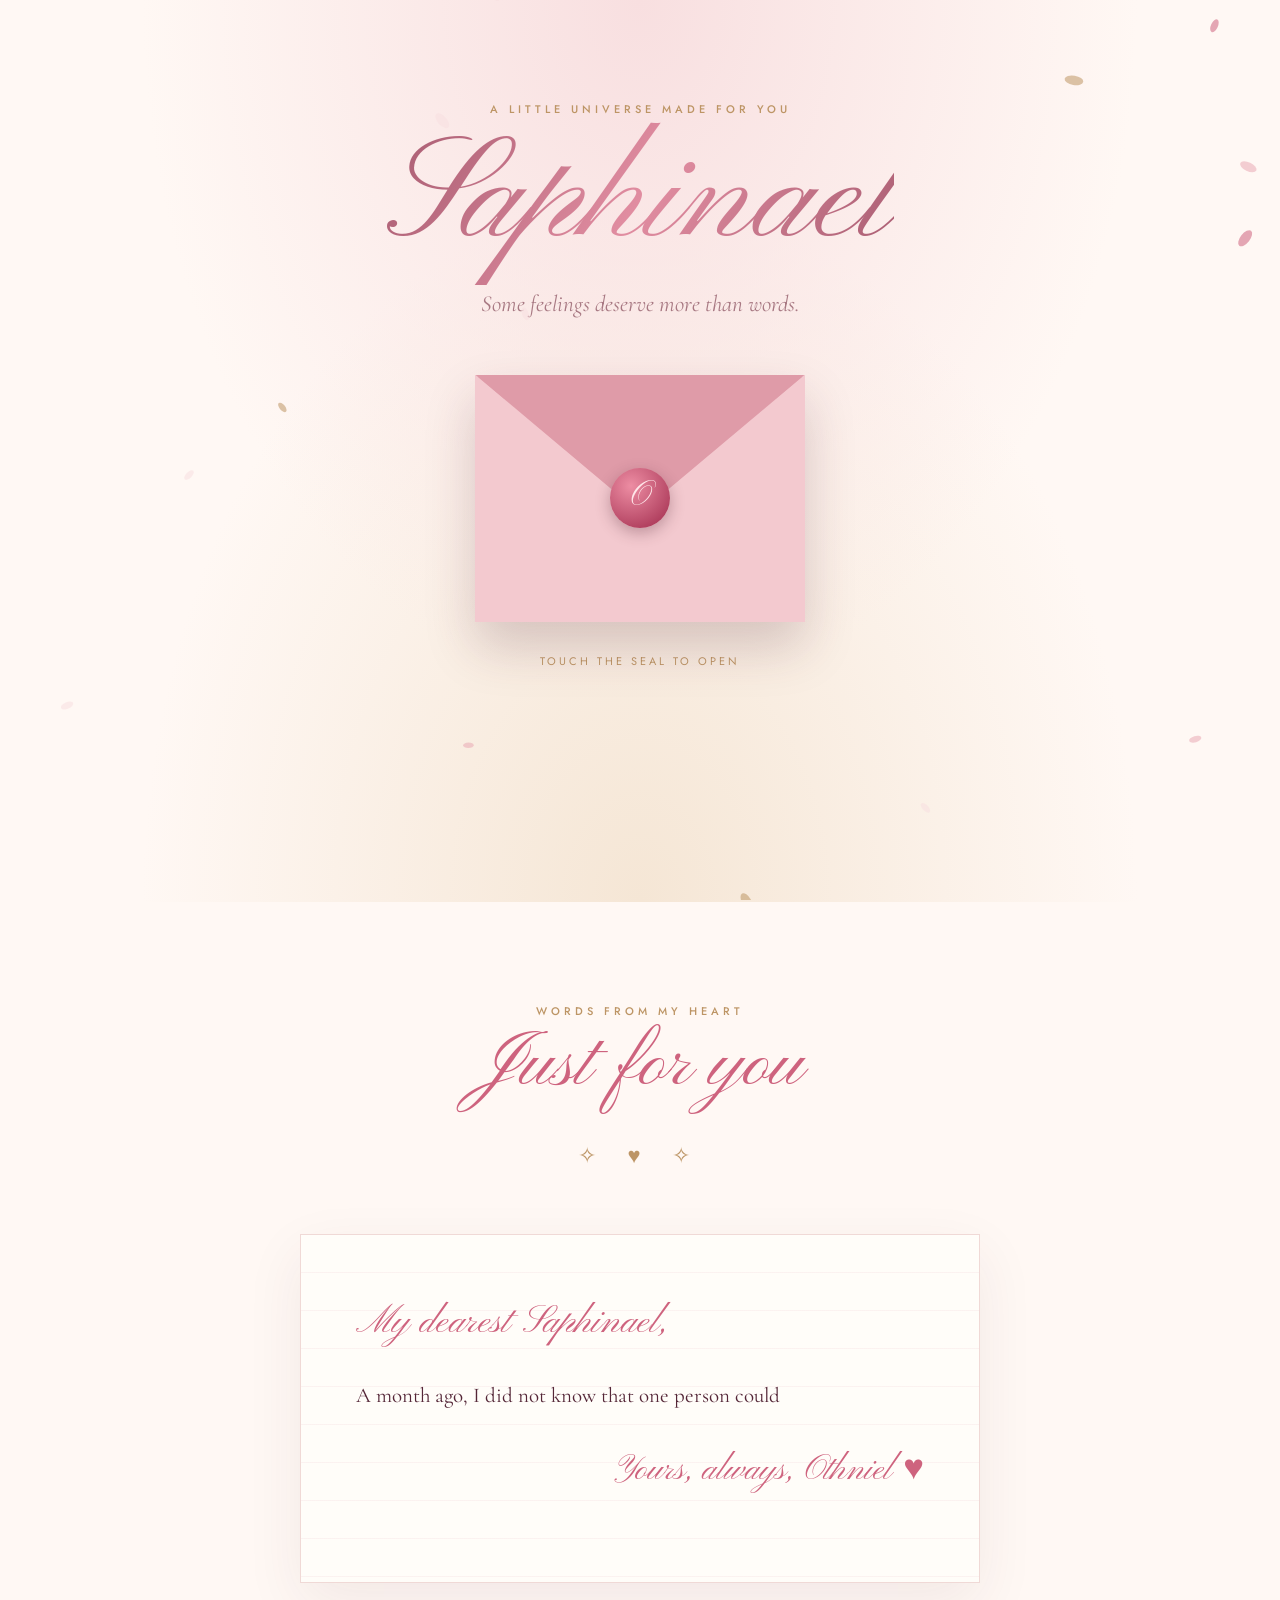
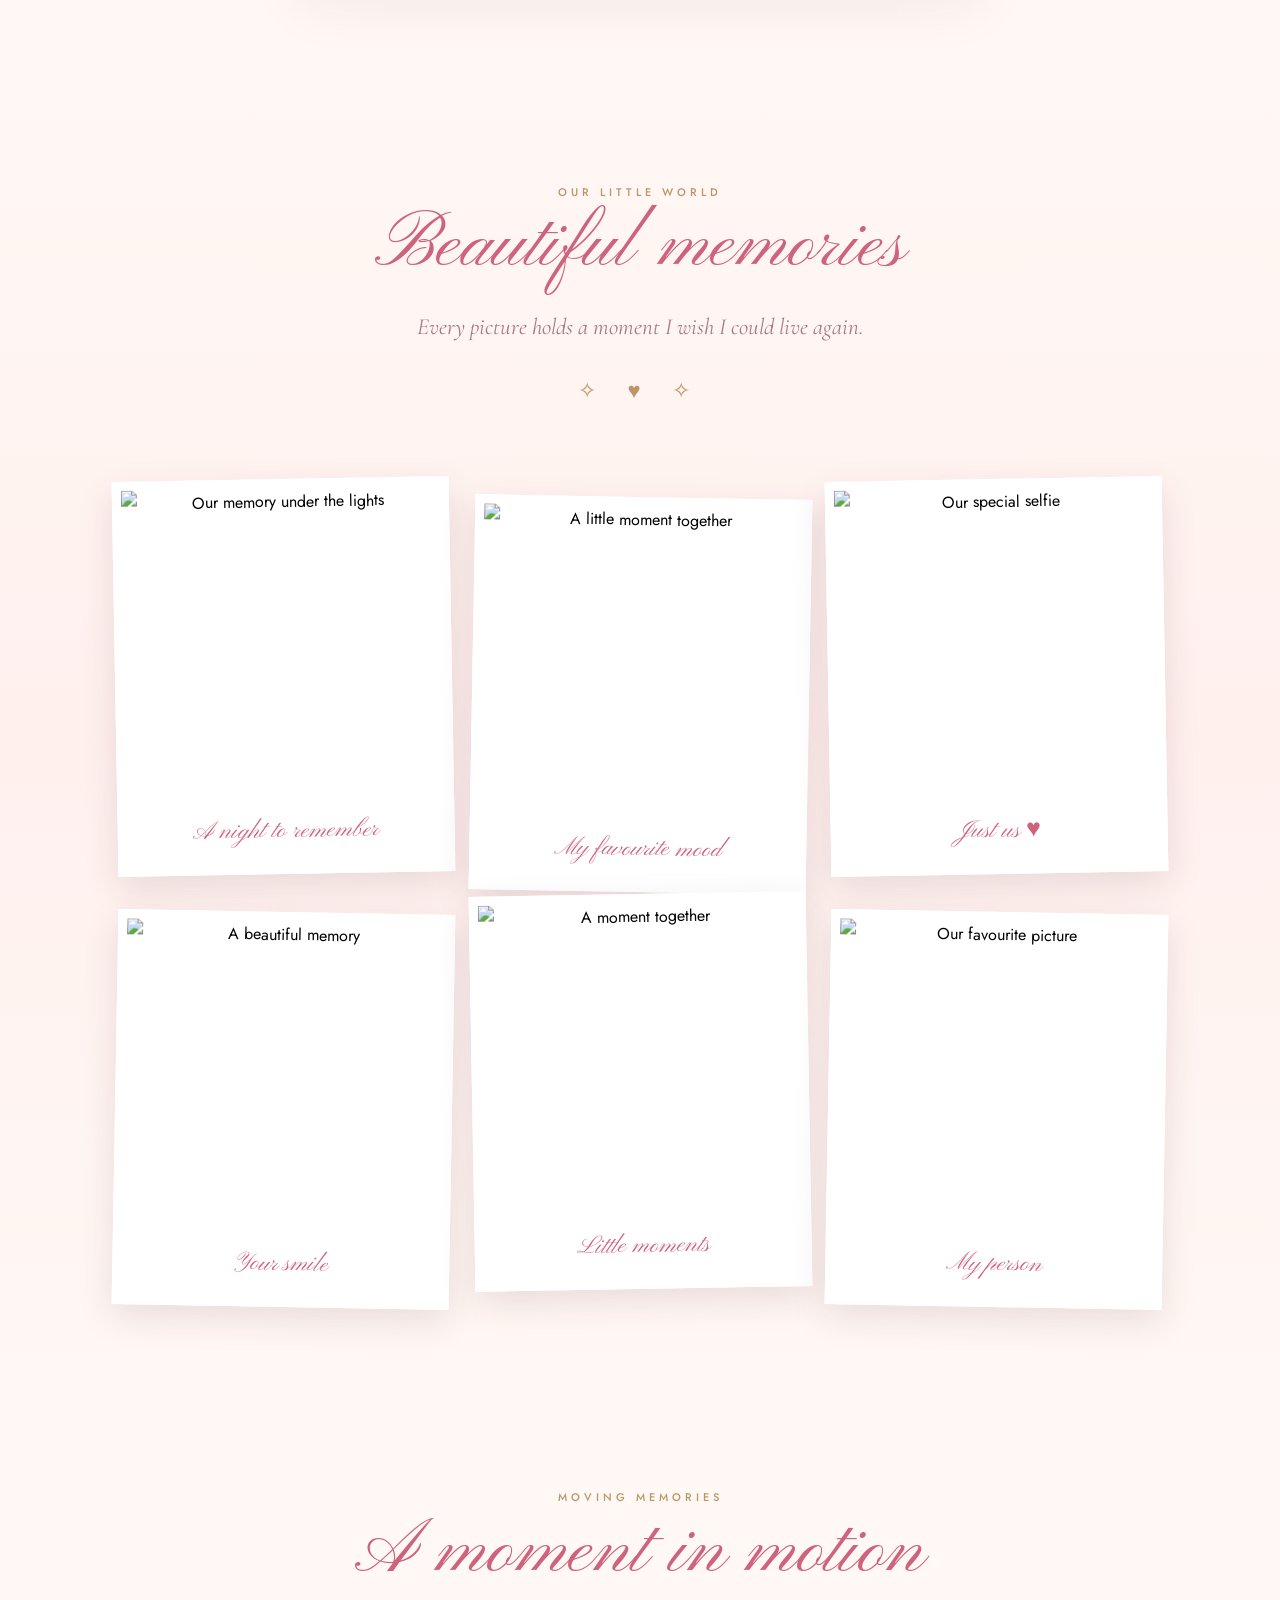
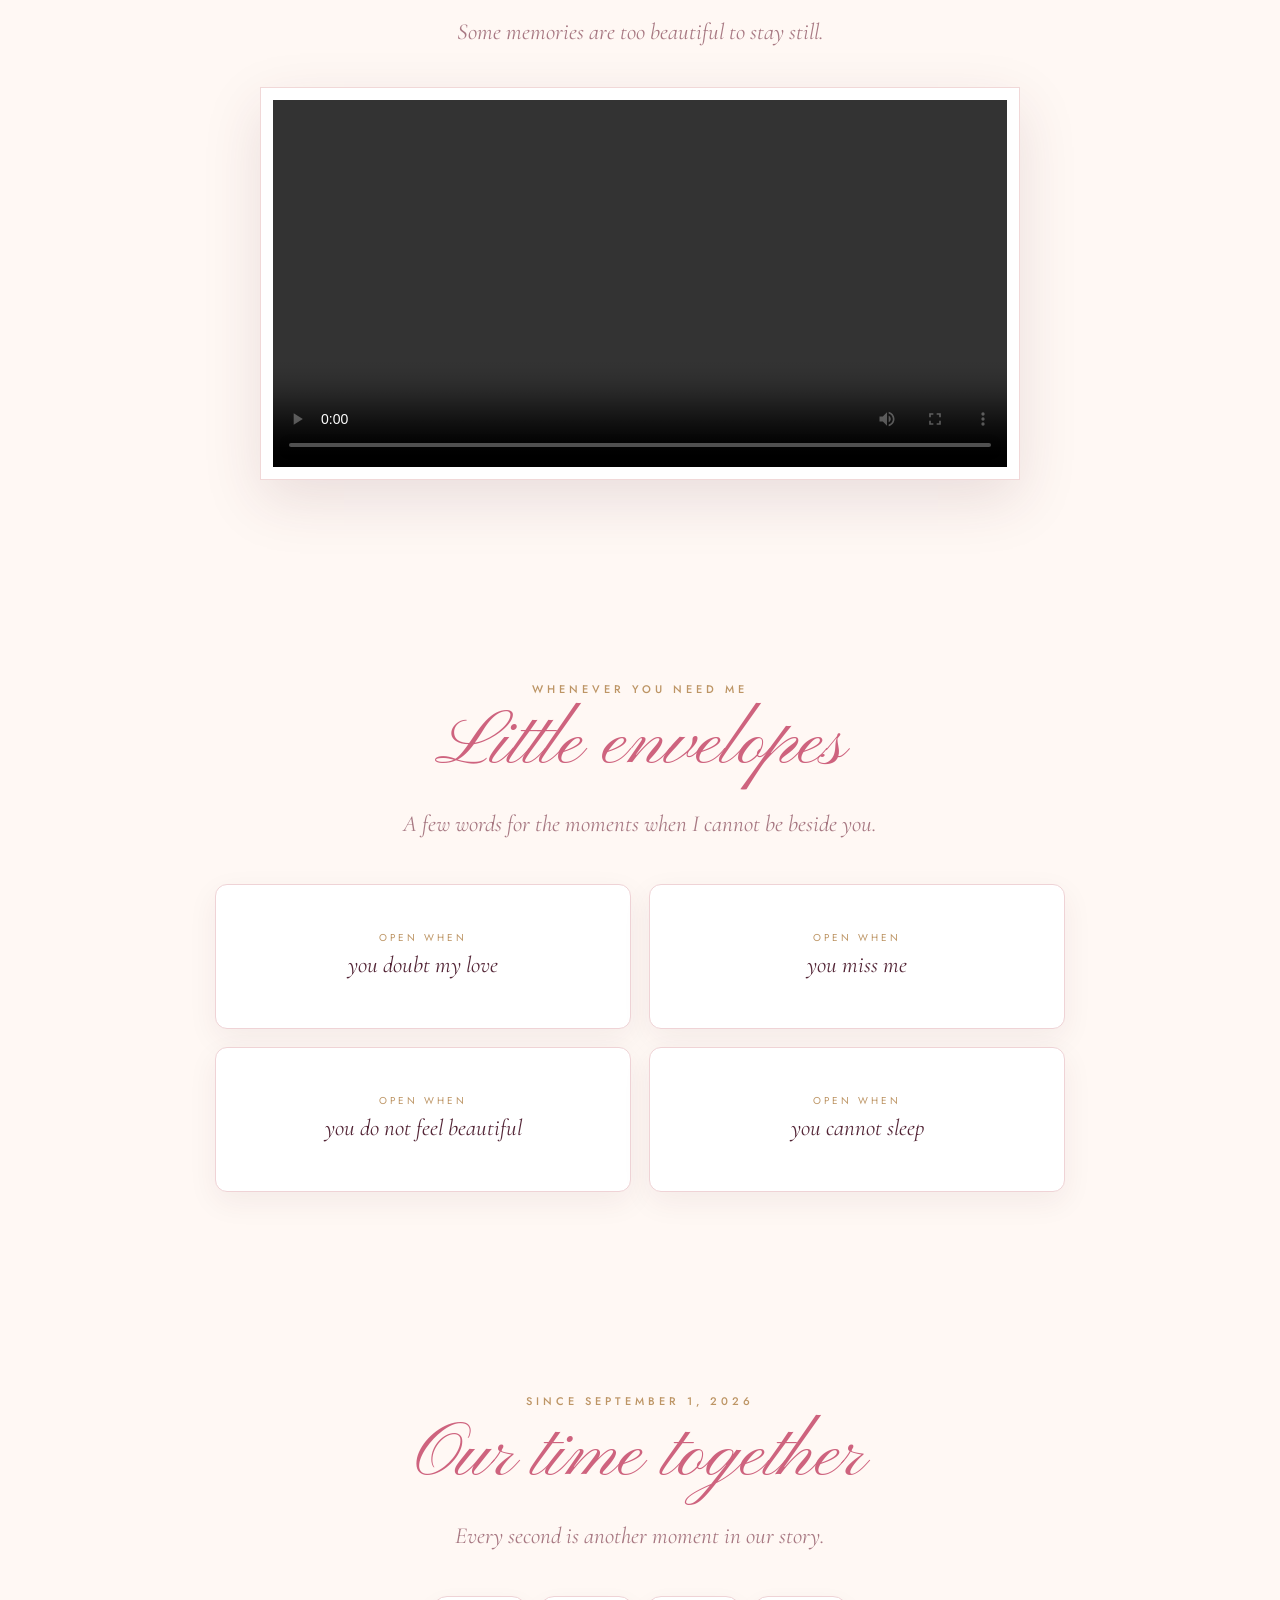
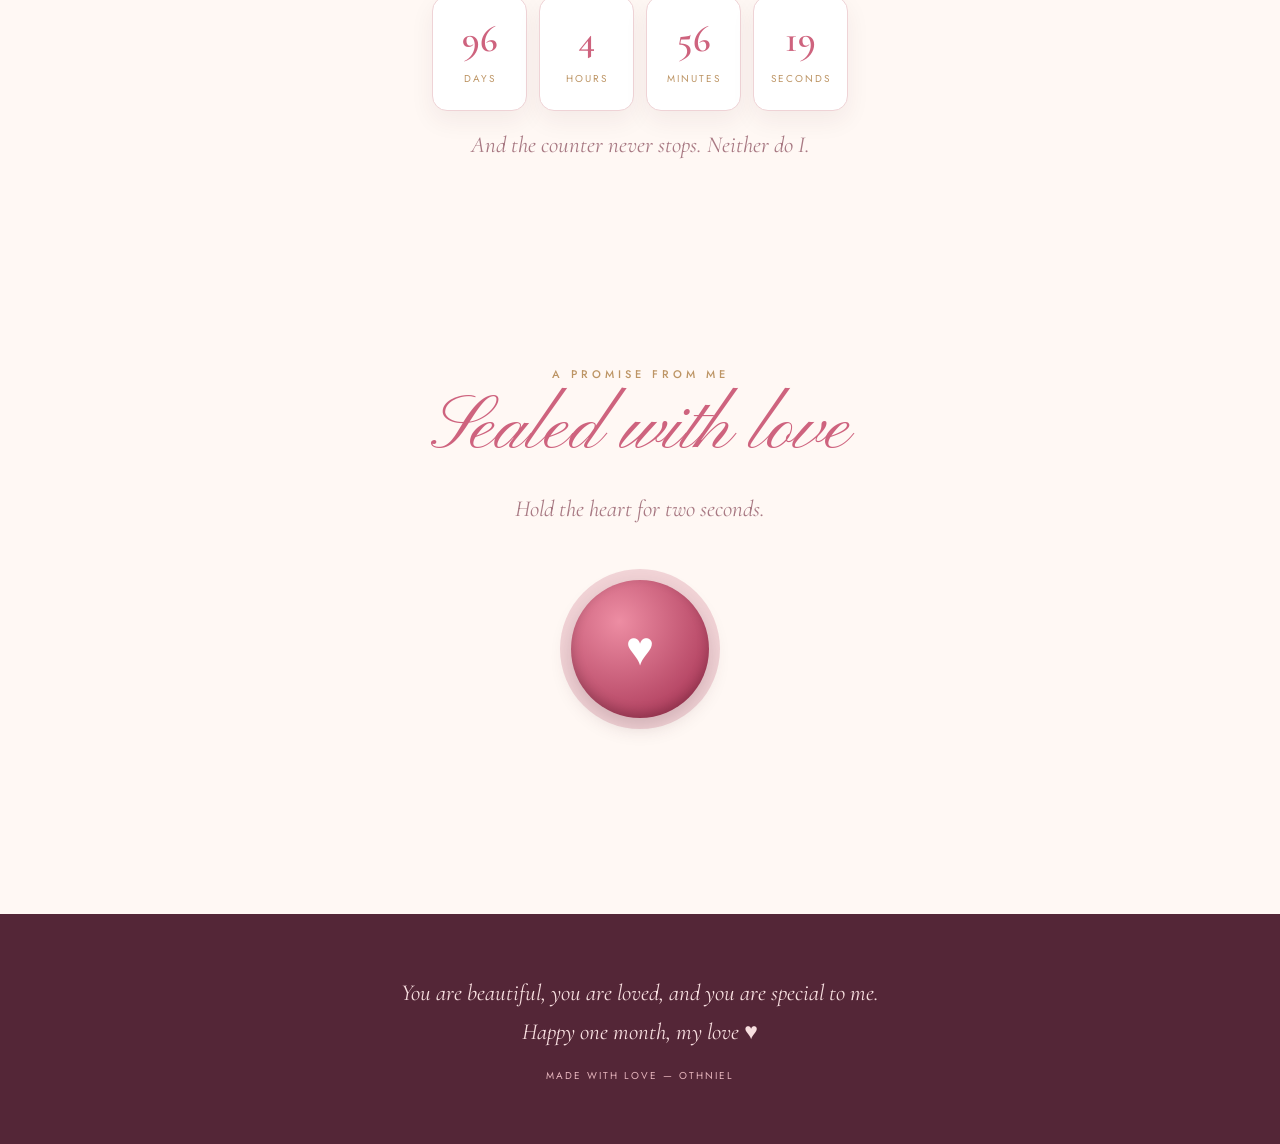
==== commit 3d4bc33f: "saphinael" ====
--- a/INDEX.HTML
+++ b/INDEX.HTML
@@ -1,297 +1,922 @@
+
 <!DOCTYPE html>
 <html lang="en">
 <head>
-<meta charset="utf-8">
+<meta charset="UTF-8">
 <meta name="viewport" content="width=device-width, initial-scale=1">
-<title>A Letter For Saphinael 💌</title>
-<meta name="theme-color" content="#fff6f1">
-<meta name="description" content="A love letter, sealed just for you.">
+<meta name="theme-color" content="#fff8f4">
+<meta name="description" content="A little universe made with love, just for Saphinael.">
+<title>For Saphinael ♥</title>
+
 <link rel="preconnect" href="https://fonts.googleapis.com">
 <link rel="preconnect" href="https://fonts.gstatic.com" crossorigin>
-<link href="https://fonts.googleapis.com/css2?family=Cormorant+Garamond:ital,wght@0,500;0,600;1,400;1,500&family=Jost:wght@300;400;500&family=Pinyon+Script&display=swap" rel="stylesheet">
+<link href="https://fonts.googleapis.com/css2?family=Cormorant+Garamond:ital,wght@0,400;0,500;0,600;1,400;1,500&family=Jost:wght@300;400;500;600&family=Pinyon+Script&display=swap" rel="stylesheet">
+
 <style>
-:root{
-  --paper:#fff6f1; --cream:#fffdf9; --blush:#fbd9dc; --petal:#f2b8c0;
-  --rose:#d95b78; --rosegold:#b76e79; --wine:#4a1f2e; --gold:#c79a5b;
-  --script:'Pinyon Script','Brush Script MT',cursive;
-  --serif:'Cormorant Garamond',Georgia,'Times New Roman',serif;
-  --sans:'Jost',system-ui,-apple-system,'Segoe UI',Roboto,sans-serif;
-}
-*{box-sizing:border-box;margin:0;padding:0}
-html{scroll-behavior:smooth}
-body{
-  font-family:var(--sans);color:var(--wine);background:var(--paper);line-height:1.6;overflow-x:hidden;-webkit-tap-highlight-color:transparent;
-  background-image:
-    radial-gradient(55rem 35rem at 0% 0%,rgba(242,184,192,.55),transparent 62%),
-    radial-gradient(50rem 40rem at 100% 40%,rgba(251,217,220,.7),transparent 60%),
-    radial-gradient(55rem 40rem at 0% 100%,rgba(199,154,91,.18),transparent 60%);
-  background-attachment:fixed;
-}
-#fx{position:fixed;inset:0;width:100%;height:100%;pointer-events:none;z-index:0}
-main,footer{position:relative;z-index:1}
-section{display:flex;flex-direction:column;align-items:center;text-align:center;padding:5rem 1.25rem}
-:focus-visible{outline:2px solid var(--rose);outline-offset:4px;border-radius:10px}
-.kicker{font-size:.78rem;letter-spacing:.34em;text-transform:uppercase;color:var(--rosegold);font-weight:500}
-h2{font-family:var(--script);font-weight:400;font-size:clamp(2.6rem,10vw,4.4rem);line-height:1.1;color:var(--rose)}
-.lead{margin-top:.8rem;max-width:34ch;font-family:var(--serif);font-style:italic;font-size:1.3rem;color:var(--rosegold)}
-.btn{margin-top:1.6rem;font:500 1rem var(--sans);letter-spacing:.04em;color:#fff;background:linear-gradient(120deg,var(--rose),#c2415f);border:0;border-radius:999px;padding:.95rem 2.1rem;cursor:pointer;box-shadow:0 12px 28px -10px rgba(217,91,120,.8);transition:transform .2s,box-shadow .2s}
-.btn:hover{transform:translateY(-2px)}.btn:active{transform:scale(.97)}
-
-/* HERO + ENVELOPE */
-.hero{min-height:100svh;justify-content:center}
-h1{font-family:var(--script);font-weight:400;font-size:clamp(4rem,20vw,9rem);line-height:1.05;margin:.3rem 0 .4rem;padding:.05em .2em;
-  background:linear-gradient(100deg,var(--rosegold),var(--rose) 55%,#c2415f);-webkit-background-clip:text;background-clip:text;color:transparent}
-.env{position:relative;margin-top:2.2rem;width:min(84vw,340px);aspect-ratio:4/3;border:0;border-radius:8px;background:#e9b3ba;cursor:pointer;
-  box-shadow:0 30px 50px -22px rgba(74,31,46,.55);animation:float 4.5s ease-in-out infinite;font:inherit}
-.env.open{animation:none;margin-top:6.5rem;transition:margin .8s}
-@keyframes float{50%{transform:translateY(-8px)}}
-.env .sheet{position:absolute;left:7%;right:7%;top:9%;bottom:9%;z-index:1;border-radius:4px;background:var(--cream);box-shadow:0 2px 8px rgba(74,31,46,.15);
-  display:flex;flex-direction:column;align-items:center;justify-content:flex-start;padding-top:1.1rem;transition:transform 1s cubic-bezier(.3,.9,.3,1) .55s}
-.sheet b{font-family:var(--script);font-weight:400;font-size:1.9rem;color:var(--rose)}
-.sheet i{font-family:var(--serif);font-size:1rem;color:var(--rosegold)}
-.env.open .sheet{transform:translateY(-62%)}
-.env .pocket{position:absolute;inset:0;z-index:2;background:#f2c5ca;border-radius:8px;clip-path:polygon(0 0,50% 54%,100% 0,100% 100%,0 100%)}
-.env .flap{position:absolute;left:0;right:0;top:0;height:56%;z-index:3;background:#e39ba5;clip-path:polygon(0 0,100% 0,50% 100%);transform-origin:top;transition:transform .8s ease,z-index 0s .4s}
-.env.open .flap{transform:rotateX(180deg);z-index:0}
-.env .seal{position:absolute;left:50%;top:50%;z-index:4;width:58px;height:58px;margin:-29px 0 0 -29px;border-radius:50%;display:grid;place-items:center;
-  background:radial-gradient(circle at 35% 30%,#e8738e,#a8284a 72%);color:#ffd9de;font-family:var(--script);font-size:2rem;box-shadow:0 4px 10px rgba(74,31,46,.45);transition:opacity .4s,transform .4s}
-.env:not(.open) .seal{animation:beat 1.8s ease-in-out infinite}
-.env.open .seal{opacity:0;transform:scale(.4)}
-@keyframes beat{0%,100%{transform:scale(1)}15%{transform:scale(1.14)}30%{transform:scale(1)}45%{transform:scale(1.08)}}
-.tap{margin-top:1.6rem;font-size:.9rem;letter-spacing:.14em;text-transform:uppercase;color:var(--rosegold)}
-.after{margin-top:1.6rem;opacity:0;transform:translateY(10px);transition:opacity 1s 1.3s,transform 1s 1.3s;pointer-events:none}
-.after.show{opacity:1;transform:none;pointer-events:auto}
-.after p{font-family:var(--serif);font-style:italic;font-size:1.6rem}
+:root {
+  --paper:#fff8f4;
+  --cream:#fffdf9;
+  --blush:#f8dfe0;
+  --pink:#e9aab5;
+  --rose:#ce637e;
+  --wine:#542637;
+  --gold:#bd9565;
+  --script:'Pinyon Script',cursive;
+  --serif:'Cormorant Garamond',Georgia,serif;
+  --sans:'Jost',sans-serif;
+}
+
+* {box-sizing:border-box;margin:0;padding:0}
+html {scroll-behavior:smooth}
+body {
+  background:var(--paper);
+  color:var(--wine);
+  font-family:var(--sans);
+  overflow-x:hidden;
+  line-height:1.7;
+}
+button {font:inherit}
+button:focus-visible,a:focus-visible {outline:2px solid var(--rose);outline-offset:4px}
+
+#petals {
+  position:fixed;
+  inset:0;
+  pointer-events:none;
+  z-index:10;
+  width:100%;
+  height:100%;
+}
+
+section {
+  padding:100px 20px;
+  display:flex;
+  flex-direction:column;
+  align-items:center;
+  text-align:center;
+  position:relative;
+}
+
+.kicker {
+  font-size:11px;
+  letter-spacing:4px;
+  text-transform:uppercase;
+  color:var(--gold);
+  font-weight:500;
+}
+
+h1,h2,h3 {font-weight:400}
+h1 {
+  font-family:var(--script);
+  font-size:clamp(75px,15vw,145px);
+  line-height:1.15;
+  background:linear-gradient(120deg,#a75b70,#e18da1,#a75b70);
+  background-clip:text;
+  -webkit-background-clip:text;
+  color:transparent;
+}
+h2 {
+  font-family:var(--script);
+  color:var(--rose);
+  font-size:clamp(48px,9vw,76px);
+  line-height:1.2;
+}
+.lead {
+  font-family:var(--serif);
+  font-size:23px;
+  font-style:italic;
+  color:#a87983;
+  max-width:500px;
+  margin-top:15px;
+}
+.btn {
+  border:0;
+  border-radius:40px;
+  padding:14px 30px;
+  color:white;
+  background:linear-gradient(120deg,#d66c85,#a94161);
+  box-shadow:0 12px 28px #ce637e35;
+  cursor:pointer;
+  transition:.3s;
+}
+.btn:hover {transform:translateY(-3px);box-shadow:0 16px 30px #ce637e55}
+
+/* HERO */
+
+.hero {
+  min-height:100svh;
+  justify-content:center;
+  background:
+    radial-gradient(ellipse at top,#f8dfe0 0%,transparent 55%),
+    radial-gradient(ellipse at bottom,#f5e6d5 0%,transparent 55%);
+}
+
+.hero .lead {margin-top:0}
+
+.env {
+  position:relative;
+  width:min(82vw,330px);
+  aspect-ratio:4/3;
+  margin-top:50px;
+  background:#eab5bf;
+  border:0;
+  border-radius:8px;
+  cursor:pointer;
+  box-shadow:0 25px 50px #54263735;
+  animation:float 4s ease-in-out infinite;
+  perspective:900px;
+}
+@keyframes float {50%{transform:translateY(-10px)}}
+
+.sheet {
+  position:absolute;
+  inset:10% 7%;
+  background:var(--cream);
+  display:flex;
+  flex-direction:column;
+  justify-content:flex-start;
+  align-items:center;
+  padding-top:20px;
+  transition:transform 1s .4s;
+  z-index:1;
+}
+.sheet b {font-family:var(--script);font-size:34px;color:var(--rose);font-weight:400}
+.sheet i {font-family:var(--serif);color:var(--gold)}
+
+.pocket {
+  position:absolute;
+  inset:0;
+  background:#f3c9cf;
+  clip-path:polygon(0 0,50% 55%,100% 0,100% 100%,0 100%);
+  z-index:2;
+}
+.flap {
+  position:absolute;
+  inset:0 0 auto;
+  height:56%;
+  background:#df9ba8;
+  clip-path:polygon(0 0,100% 0,50% 100%);
+  transform-origin:top;
+  transition:transform .8s,z-index 0s .4s;
+  z-index:3;
+}
+.seal {
+  position:absolute;
+  z-index:4;
+  left:50%;top:50%;
+  transform:translate(-50%,-50%);
+  width:60px;height:60px;
+  border-radius:50%;
+  display:grid;place-items:center;
+  color:#ffe6e9;
+  background:radial-gradient(circle at 35% 30%,#ed8da3,#9f294b);
+  font-family:var(--script);
+  font-size:34px;
+  box-shadow:0 5px 15px #54263755;
+  transition:.4s;
+}
+.env.open {animation:none;margin-top:100px}
+.env.open .flap {transform:rotateX(180deg);z-index:0}
+.env.open .sheet {transform:translateY(-65%)}
+.env.open .seal {opacity:0;transform:translate(-50%,-50%) scale(.3)}
+
+.tap {
+  margin-top:30px;
+  letter-spacing:3px;
+  text-transform:uppercase;
+  font-size:11px;
+  color:var(--gold);
+}
+.after {opacity:0;pointer-events:none;transition:1s;margin-top:30px}
+.after.show {opacity:1;pointer-events:auto}
+.after p {font-family:var(--serif);font-size:27px;font-style:italic}
+
+/* INTRO / DIVIDERS */
+
+.ornament {
+  color:var(--gold);
+  font-size:22px;
+  margin:25px 0;
+  letter-spacing:12px;
+}
 
 /* LETTER */
-.paper{margin-top:2rem;width:min(100%,640px);text-align:left;padding:clamp(1.6rem,5vw,3rem);background:var(--cream);border-radius:6px;
-  box-shadow:0 24px 50px -26px rgba(74,31,46,.45);border:1px solid #f1d6d3;
-  background-image:repeating-linear-gradient(transparent 0 2.05rem,rgba(217,91,120,.09) 2.05rem 2.1rem)}
-.paper .hd{font-family:var(--script);font-size:2.4rem;color:var(--rose);margin-bottom:.6rem}
-.paper p{position:relative;font-family:var(--serif);font-size:clamp(1.25rem,3.8vw,1.5rem);line-height:2.1rem;margin-bottom:1rem}
-.ghost{color:transparent}.live{position:absolute;inset:0;color:var(--wine)}
-.paper .sig{font-family:var(--script);font-size:2.3rem;line-height:1.2;color:var(--rose);text-align:right;transition:opacity 1.2s}
+
+.paper {
+  width:min(100%,680px);
+  background:var(--cream);
+  border:1px solid #f0d9d6;
+  padding:clamp(25px,6vw,55px);
+  margin-top:35px;
+  text-align:left;
+  box-shadow:0 20px 55px #54263713;
+  background-image:repeating-linear-gradient(
+    transparent 0 37px,
+    #ce637e12 37px 38px
+  );
+}
+.paper h3 {
+  font-family:var(--script);
+  font-size:39px;
+  color:var(--rose);
+  margin-bottom:20px;
+}
+.paper p {
+  font-family:var(--serif);
+  font-size:21px;
+  line-height:1.9;
+  margin-bottom:22px;
+}
+.signature {
+  font-family:var(--script)!important;
+  font-size:35px!important;
+  text-align:right;
+  color:var(--rose);
+}
+
+/* MEMORIES */
+
+.memories {
+  background:linear-gradient(180deg,#fff8f4,#fff0ee 50%,#fff8f4);
+}
+.gallery {
+  width:min(100%,1050px);
+  margin-top:45px;
+  display:grid;
+  grid-template-columns:repeat(3,1fr);
+  gap:20px;
+}
+.photo {
+  border:9px solid white;
+  padding:0;
+  background:white;
+  box-shadow:0 12px 35px #54263720;
+  cursor:pointer;
+  overflow:hidden;
+  transition:transform .4s,box-shadow .4s;
+}
+.photo:nth-child(even) {transform:translateY(18px) rotate(1deg)}
+.photo:nth-child(odd) {transform:rotate(-1deg)}
+.photo:hover {
+  transform:translateY(-8px) rotate(0);
+  box-shadow:0 20px 40px #54263735;
+}
+.photo img {
+  display:block;
+  width:100%;
+  height:310px;
+  object-fit:cover;
+}
+.photo span {
+  display:block;
+  padding:12px 5px;
+  font-family:var(--script);
+  font-size:25px;
+  color:var(--rose);
+}
+
+/* VIDEO */
+
+.video-box {
+  width:min(100%,760px);
+  margin-top:35px;
+  padding:12px;
+  background:white;
+  box-shadow:0 20px 55px #54263720;
+  border:1px solid #f1d8d8;
+}
+.video-box video {
+  width:100%;
+  display:block;
+  max-height:520px;
+  background:#21151a;
+}
 
 /* OPEN WHEN */
-.whens{margin-top:2.4rem;width:min(100%,780px);display:grid;grid-template-columns:repeat(auto-fit,minmax(200px,1fr));gap:1.1rem}
-.when{position:relative;overflow:hidden;min-height:150px;padding:4.3rem 1rem 1.3rem;border-radius:10px;border:1px solid #f0cdd1;background:#fff;color:var(--wine);cursor:pointer;
-  font-family:var(--serif);font-style:italic;font-size:1.3rem;line-height:1.25;box-shadow:0 14px 28px -18px rgba(74,31,46,.5);transition:transform .25s,box-shadow .25s}
-.when:hover{transform:translateY(-4px) rotate(-.6deg)}
-.when::before{content:"";position:absolute;left:0;right:0;top:0;height:58px;
-  background:linear-gradient(to bottom right,#f9dde0 50%,transparent 50%) left/50% 100% no-repeat,linear-gradient(to bottom left,#f9dde0 50%,transparent 50%) right/50% 100% no-repeat}
-.when::after{content:"♥";position:absolute;left:50%;top:34px;transform:translateX(-50%);width:30px;height:30px;border-radius:50%;display:grid;place-items:center;font-style:normal;font-size:.9rem;color:#ffd9de;
-  background:radial-gradient(circle at 35% 30%,#e8738e,#a8284a 72%)}
-.when small{display:block;font-family:var(--sans);font-style:normal;font-size:.72rem;letter-spacing:.2em;text-transform:uppercase;color:var(--rosegold);margin-bottom:.3rem}
-dialog{margin:auto;border:0;border-radius:18px;width:min(92vw,520px);padding:2rem 1.6rem 1.6rem;background:var(--cream);color:var(--wine);box-shadow:0 40px 80px -20px rgba(74,31,46,.6);text-align:center}
-dialog::backdrop{background:rgba(74,31,46,.55);backdrop-filter:blur(3px)}
-dialog[open]{animation:rise .5s cubic-bezier(.3,1.3,.5,1)}
-@keyframes rise{from{opacity:0;transform:translateY(24px) scale(.96)}}
-dialog h3{font-family:var(--script);font-weight:400;font-size:2.4rem;line-height:1.15;color:var(--rose)}
-dialog p{margin-top:1rem;font-family:var(--serif);font-style:italic;font-size:1.4rem;line-height:1.5}
-dialog .btn{margin-top:1.4rem}
-
-/* CLOCK */
-.clock{margin-top:2rem;display:flex;gap:.7rem;justify-content:center;flex-wrap:wrap}
-.clock div{min-width:4.8rem;padding:.9rem .5rem;border-radius:16px;background:#fff;border:1px solid #f0cdd1;box-shadow:0 12px 24px -18px rgba(74,31,46,.5)}
-.clock b{display:block;font-family:var(--serif);font-size:2.2rem;font-weight:600;line-height:1;color:var(--rose)}
-.clock span{font-size:.75rem;letter-spacing:.12em;text-transform:uppercase;color:var(--rosegold)}
-
-/* SEAL */
-.hold{--p:0;position:relative;margin-top:2.4rem;width:156px;height:156px;border:0;border-radius:50%;cursor:pointer;display:grid;place-items:center;touch-action:none;user-select:none;-webkit-user-select:none;-webkit-touch-callout:none;
-  background:conic-gradient(var(--rose) calc(var(--p)*1turn),#f2d4d7 0)}
-.hold::before{content:"";position:absolute;inset:11px;border-radius:50%;background:radial-gradient(circle at 35% 30%,#e8738e,#a8284a 72%);box-shadow:inset 0 -6px 12px rgba(0,0,0,.2),0 8px 18px rgba(74,31,46,.35)}
-.hold span{position:relative;font-size:3.2rem;color:#ffe3e8}
-.sealmsg{margin-top:1.5rem;min-height:4.5rem;max-width:26ch;font-family:var(--script);font-size:2rem;line-height:1.25;color:var(--rose)}
-footer{text-align:center;padding:2rem 1rem 3.5rem;font-family:var(--serif);font-style:italic;font-size:1.15rem;color:var(--rosegold)}
-
-@media (prefers-reduced-motion:reduce){
-  html{scroll-behavior:auto}
-  .env,.env:not(.open) .seal{animation:none}
-  .env .sheet,.env .flap,.after{transition:none}
-  dialog[open]{animation:none}
+
+.whens {
+  width:min(100%,850px);
+  display:grid;
+  grid-template-columns:repeat(2,1fr);
+  gap:18px;
+  margin-top:40px;
+}
+.when {
+  border:1px solid #efd3d6;
+  border-radius:12px;
+  background:white;
+  min-height:145px;
+  padding:30px 15px;
+  color:var(--wine);
+  cursor:pointer;
+  box-shadow:0 10px 30px #54263710;
+  transition:.3s;
+}
+.when:hover {transform:translateY(-6px);background:#fff6f5}
+.when small {
+  display:block;
+  font-size:10px;
+  letter-spacing:3px;
+  color:var(--gold);
+  text-transform:uppercase;
+}
+.when span {
+  font-family:var(--serif);
+  font-style:italic;
+  font-size:23px;
+}
+
+/* DIALOG */
+
+dialog {
+  margin:auto;
+  width:min(90%,500px);
+  border:1px solid #efd3d6;
+  border-radius:20px;
+  padding:40px 25px;
+  background:var(--cream);
+  color:var(--wine);
+  text-align:center;
+  box-shadow:0 30px 80px #54263740;
+}
+dialog::backdrop {background:#35182399;backdrop-filter:blur(5px)}
+dialog h3 {font-family:var(--script);font-size:45px;color:var(--rose)}
+dialog p {font-family:var(--serif);font-size:23px;margin:20px 0}
+
+/* COUNTDOWN */
+
+.clock {
+  display:flex;
+  justify-content:center;
+  flex-wrap:wrap;
+  gap:12px;
+  margin-top:40px;
+}
+.clock div {
+  min-width:95px;
+  padding:20px 12px;
+  background:white;
+  border:1px solid #efd3d6;
+  border-radius:15px;
+  box-shadow:0 10px 25px #54263710;
+}
+.clock b {
+  display:block;
+  font-family:var(--serif);
+  font-size:38px;
+  color:var(--rose);
+  line-height:1.2;
+  font-weight:600;
+}
+.clock span {
+  font-size:10px;
+  letter-spacing:2px;
+  text-transform:uppercase;
+  color:var(--gold);
+}
+
+/* PROMISE */
+
+.hold {
+  position:relative;
+  width:160px;
+  height:160px;
+  border:0;
+  border-radius:50%;
+  margin-top:40px;
+  cursor:pointer;
+  touch-action:none;
+  background:conic-gradient(var(--rose) calc(var(--p,0)*1turn),#f2d4d7 0);
+}
+.hold::before {
+  content:"";
+  position:absolute;
+  inset:11px;
+  border-radius:50%;
+  background:radial-gradient(circle at 35% 30%,#ed8da3,#9f294b);
+  box-shadow:inset 0 -5px 12px #0003,0 8px 20px #54263735;
+}
+.hold span {
+  position:relative;
+  color:white;
+  font-size:48px;
+}
+.sealmsg {
+  margin-top:25px;
+  font-family:var(--script);
+  color:var(--rose);
+  font-size:32px;
+  max-width:450px;
+  min-height:60px;
+}
+
+/* FOOTER */
+
+footer {
+  text-align:center;
+  padding:60px 20px;
+  background:#542637;
+  color:#f8dfe0;
+}
+footer p {
+  font-family:var(--serif);
+  font-style:italic;
+  font-size:23px;
+}
+footer small {
+  display:block;
+  margin-top:15px;
+  color:#e6b5bd;
+  letter-spacing:2px;
+  font-size:10px;
+}
+
+/* LIGHTBOX */
+
+#lightbox {
+  position:fixed;
+  inset:0;
+  z-index:30;
+  background:#24131beF;
+  display:none;
+  align-items:center;
+  justify-content:center;
+  padding:20px;
+}
+#lightbox.show {display:flex}
+#lightbox img {
+  max-width:95%;
+  max-height:85vh;
+  object-fit:contain;
+  border:8px solid white;
+  box-shadow:0 20px 60px #0006;
+}
+#lightbox button {
+  position:absolute;
+  top:20px;right:25px;
+  background:none;
+  border:0;
+  color:white;
+  font-size:38px;
+  cursor:pointer;
+}
+
+/* RESPONSIVE */
+
+@media(max-width:700px) {
+  section {padding:75px 18px}
+  .gallery {grid-template-columns:repeat(2,1fr);gap:12px}
+  .photo {border-width:6px}
+  .photo img {height:210px}
+  .photo span {font-size:21px}
+  .whens {grid-template-columns:1fr}
+  .clock {gap:8px}
+  .clock div {min-width:75px;padding:15px 8px}
+  .clock b {font-size:30px}
+  .lead {font-size:21px}
+}
+@media(prefers-reduced-motion:reduce) {
+  *,*::before,*::after {
+    animation-duration:.01ms!important;
+    animation-iteration-count:1!important;
+    scroll-behavior:auto!important;
+    transition-duration:.01ms!important;
+  }
 }
 </style>
 </head>
+
 <body>
-<canvas id="fx" aria-hidden="true"></canvas>
+
+<canvas id="petals"></canvas>
 
 <main>
-  <!-- HERO -->
-  <section class="hero">
-    <p class="kicker">One month · 1 September</p>
-    <h1>Saphinael</h1>
-    <p class="lead">I wrote you something. Open it slowly.</p>
-    <button class="env" id="env" aria-label="Open your letter" aria-expanded="false">
-      <span class="sheet"><b>To my love,</b><i>Saphinael</i></span>
-      <span class="pocket"></span>
-      <span class="flap"></span>
-      <span class="seal">O</span>
+
+<!-- HERO -->
+<section class="hero">
+  <p class="kicker">A little universe made for you</p>
+  <h1>Saphinael</h1>
+  <p class="lead">Some feelings deserve more than words.</p>
+
+  <button class="env" id="env" aria-label="Open your letter">
+    <span class="sheet">
+      <b>To my love,</b>
+      <i>Saphinael</i>
+    </span>
+    <span class="pocket"></span>
+    <span class="flap"></span>
+    <span class="seal">O</span>
+  </button>
+
+  <p class="tap" id="tap">Touch the seal to open</p>
+
+  <div class="after" id="after">
+    <p>Happy one month, my love ♥</p>
+    <button class="btn" id="read">Read my letter ↓</button>
+  </div>
+</section>
+
+<!-- LETTER -->
+<section id="letter">
+  <p class="kicker">Words from my heart</p>
+  <h2>Just for you</h2>
+  <div class="ornament">✧ ♥ ✧</div>
+
+  <div class="paper">
+    <h3>My dearest Saphinael,</h3>
+    <div id="letter-text"></div>
+    <p class="signature">Yours, always, Othniel ♥</p>
+  </div>
+</section>
+
+<!-- MEMORIES -->
+<section class="memories" id="memories">
+  <p class="kicker">Our little world</p>
+  <h2>Beautiful memories</h2>
+  <p class="lead">Every picture holds a moment I wish I could live again.</p>
+  <div class="ornament">✧ ♥ ✧</div>
+
+  <div class="gallery">
+    <button class="photo">
+      <img src="images/IMG_5471.jpeg" alt="Our memory under the lights" loading="lazy">
+      <span>A night to remember</span>
     </button>
-    <p class="tap" id="tap">Tap the seal</p>
-    <div class="after" id="after">
-      <p>Happy one month, my love.</p>
-      <button class="btn" id="read">Read on ♥</button>
-    </div>
-  </section>
-
-  <!-- LETTER -->
-  <section id="letter">
-    <p class="kicker">The letter</p>
-    <h2>Just for you</h2>
-    <div class="paper" id="paper"><div class="hd">My dearest Saphinael,</div></div>
-  </section>
-
-  <!-- OPEN WHEN -->
-  <section id="when">
-    <p class="kicker">Open when…</p>
-    <h2>Little envelopes, for every moment</h2>
-    <p class="lead">Keep them close. Open them whenever your heart needs me.</p>
-    <div class="whens" id="whens"></div>
-  </section>
-
-  <!-- CLOCK -->
-  <section id="clock-s">
-    <p class="kicker">Since 1 September</p>
-    <h2>Every second I have loved you</h2>
-    <div class="clock" id="clock" role="timer" aria-label="Time since we began"></div>
-    <p class="lead">And the counter never stops. Neither do I.</p>
-  </section>
-
-  <!-- SEAL -->
-  <section id="seal-s">
-    <p class="kicker">My promise</p>
-    <h2>Hold the seal, and it is yours</h2>
-    <p class="lead">Press and hold for two seconds.</p>
-    <button class="hold" id="hold" aria-label="Press and hold to seal my promise"><span>♥</span></button>
-    <p class="sealmsg" id="sealmsg" aria-live="polite"></p>
-  </section>
+
+    <button class="photo">
+      <img src="images/IMG_5411.jpeg" alt="A little moment together" loading="lazy">
+      <span>My favourite mood</span>
+    </button>
+
+    <button class="photo">
+      <img src="images/IMG_5409.jpeg" alt="Our special selfie" loading="lazy">
+      <span>Just us ♥</span>
+    </button>
+
+    <button class="photo">
+      <img src="images/IMG_4966.jpeg" alt="A beautiful memory" loading="lazy">
+      <span>Your smile</span>
+    </button>
+
+    <button class="photo">
+      <img src="images/IMG_4524.jpeg" alt="A moment together" loading="lazy">
+      <span>Little moments</span>
+    </button>
+
+    <button class="photo">
+      <img src="images/IMG_3838.jpeg" alt="Our favourite picture" loading="lazy">
+      <span>My person</span>
+    </button>
+  </div>
+</section>
+
+<!-- VIDEO -->
+<section id="video">
+  <p class="kicker">Moving memories</p>
+  <h2>A moment in motion</h2>
+  <p class="lead">Some memories are too beautiful to stay still.</p>
+
+  <div class="video-box">
+    <video controls playsinline preload="metadata">
+      <source src="images/memories.mp4" type="video/mp4">
+      Your browser does not support this video.
+    </video>
+  </div>
+</section>
+
+<!-- OPEN WHEN -->
+<section id="when">
+  <p class="kicker">Whenever you need me</p>
+  <h2>Little envelopes</h2>
+  <p class="lead">A few words for the moments when I cannot be beside you.</p>
+
+  <div class="whens" id="whens"></div>
+</section>
+
+<!-- COUNTDOWN -->
+<section id="clock-section">
+  <p class="kicker">Since September 1, 2026</p>
+  <h2>Our time together</h2>
+  <p class="lead">Every second is another moment in our story.</p>
+
+  <div class="clock" id="clock" role="timer" aria-label="Time since we began"></div>
+
+  <p class="lead">And the counter never stops. Neither do I.</p>
+</section>
+
+<!-- PROMISE -->
+<section id="promise">
+  <p class="kicker">A promise from me</p>
+  <h2>Sealed with love</h2>
+  <p class="lead">Hold the heart for two seconds.</p>
+
+  <button class="hold" id="hold" aria-label="Hold to seal my promise">
+    <span>♥</span>
+  </button>
+
+  <p class="sealmsg" id="sealmsg" aria-live="polite"></p>
+</section>
+
 </main>
 
-<footer>You are beautiful, you are loved, and you are mine. Happy one month. — Othniel</footer>
-
+<footer>
+  <p>You are beautiful, you are loved, and you are special to me.</p>
+  <p>Happy one month, my love ♥</p>
+  <small>MADE WITH LOVE — OTHNIEL</small>
+</footer>
+
+<!-- MESSAGE DIALOG -->
 <dialog id="dlg">
   <h3 id="dh"></h3>
   <p id="dp"></p>
   <button class="btn" id="dc">Close with a smile ♥</button>
 </dialog>
 
+<!-- PHOTO LIGHTBOX -->
+<div id="lightbox" role="dialog" aria-label="Photo preview" aria-modal="true">
+  <button id="closePhoto" aria-label="Close photo">×</button>
+  <img id="bigPhoto" src="" alt="Memory enlarged">
+</div>
+
 <script>
 (() => {
+  const $ = s => document.querySelector(s);
   const reduce = matchMedia('(prefers-reduced-motion: reduce)').matches;
-  const $ = s => document.querySelector(s);
-  const sleep = ms => new Promise(r => setTimeout(r, ms));
-  const R = (a, b) => a + Math.random() * (b - a);
-
-  /* ---------- Petals + hearts ---------- */
-  const c = $('#fx'), x = c.getContext('2d'); let W, H;
-  const size = () => { const d = Math.min(devicePixelRatio || 1, 2); W = innerWidth; H = innerHeight; c.width = W * d; c.height = H * d; x.setTransform(d, 0, 0, d, 0, 0); };
-  addEventListener('resize', size); size();
-  const cols = ['#f2a3b1', '#e5778f', '#d95b78', '#f7c6cd', '#c79a5b'];
-  const petal = () => ({ x: R(0, W), y: -20, s: R(8, 17), vy: R(.35, .9), vx: R(-.2, .2), r: R(0, 6), vr: R(-.02, .02),
-    c: cols[Math.random() * cols.length | 0], a: R(.4, .8), heart: Math.random() < .25, burst: false });
-  const ps = [];
-  if (!reduce) for (let i = 0; i < 30; i++) { const p = petal(); p.y = R(0, H); ps.push(p); }
-  const burst = (px, py, n = 14) => {
-    if (reduce) return;
-    for (let i = 0; i < n; i++) { const a = R(0, 6.28), v = R(1.5, 5);
-      ps.push({ x: px, y: py, s: R(12, 26), vx: Math.cos(a) * v, vy: Math.sin(a) * v - 2, r: 0, vr: R(-.06, .06), c: cols[Math.random() * 3 | 0], a: 1, heart: true, burst: true, life: R(60, 95) }); }
-  };
-  (function frame() {
-    x.clearRect(0, 0, W, H);
-    for (let i = ps.length - 1; i >= 0; i--) {
-      const p = ps[i]; p.r += p.vr;
-      if (p.burst) { p.x += p.vx; p.y += p.vy; p.vy += .06; p.life--; p.a = Math.max(0, p.life / 60); if (p.life <= 0) { ps.splice(i, 1); continue; } }
-      else { p.x += p.vx + Math.sin(p.y / 70) * .35; p.y += p.vy; if (p.y > H + 20) Object.assign(p, petal()); }
-      x.save(); x.translate(p.x, p.y); x.rotate(p.r); x.globalAlpha = Math.min(1, p.a); x.fillStyle = p.c;
-      if (p.heart) { x.font = p.s + 'px serif'; x.textAlign = 'center'; x.textBaseline = 'middle'; x.fillText('♥', 0, 0); }
-      else { x.beginPath(); x.ellipse(0, 0, p.s * .6, p.s * .32, 0, 0, 6.28); x.fill(); }
-      x.restore();
+  const sleep = ms => new Promise(r => setTimeout(r,ms));
+  const random = (a,b) => a + Math.random()*(b-a);
+
+  // FLOATING PETALS
+  const canvas = $('#petals');
+  const ctx = canvas.getContext('2d');
+  let W,H,particles=[];
+
+  function resize() {
+    const d = Math.min(devicePixelRatio || 1,2);
+    W=innerWidth; H=innerHeight;
+    canvas.width=W*d;
+    canvas.height=H*d;
+    ctx.setTransform(d,0,0,d,0,0);
+  }
+
+  resize();
+  addEventListener('resize',resize);
+
+  const colors=['#e9aab5','#ce637e','#f8dfe0','#bd9565'];
+
+  function newPetal() {
+    return {
+      x:random(0,W),
+      y:random(-H,H),
+      s:random(8,16),
+      speed:random(.3,.8),
+      drift:random(-.3,.3),
+      angle:random(0,6.28),
+      rotation:random(-.015,.015),
+      color:colors[Math.floor(random(0,colors.length))]
+    };
+  }
+
+  if(!reduce) {
+    for(let i=0;i<28;i++) particles.push(newPetal());
+
+    function animate() {
+      ctx.clearRect(0,0,W,H);
+
+      particles.forEach(p=>{
+        p.y+=p.speed;
+        p.x+=p.drift+Math.sin(p.y/70)*.3;
+        p.angle+=p.rotation;
+
+        if(p.y>H+20) Object.assign(p,newPetal());
+
+        ctx.save();
+        ctx.translate(p.x,p.y);
+        ctx.rotate(p.angle);
+        ctx.fillStyle=p.color;
+        ctx.globalAlpha=.55;
+        ctx.beginPath();
+        ctx.ellipse(0,0,p.s*.6,p.s*.3,0,0,Math.PI*2);
+        ctx.fill();
+        ctx.restore();
+      });
+
+      requestAnimationFrame(animate);
     }
-    requestAnimationFrame(frame);
-  })();
-  addEventListener('pointerdown', e => burst(e.clientX, e.clientY, 10));
-
-  /* ---------- Envelope ---------- */
-  const env = $('#env');
-  env.addEventListener('click', () => {
-    if (env.classList.contains('open')) return;
-    env.classList.add('open'); env.setAttribute('aria-expanded', 'true');
-    $('#tap').style.display = 'none'; $('#after').classList.add('show');
-    burst(W / 2, H * .45, 22);
+
+    animate();
+  }
+
+  // ENVELOPE
+  const env=$('#env');
+
+  env.addEventListener('click',()=>{
+    if(env.classList.contains('open')) return;
+
+    env.classList.add('open');
+    $('#tap').style.display='none';
+    $('#after').classList.add('show');
   });
-  $('#read').addEventListener('click', () => $('#letter').scrollIntoView({ behavior: reduce ? 'auto' : 'smooth' }));
-
-  /* ---------- Letter (types in when visible) ---------- */
-  const typeInto = async (el, t, sp = 26) => { for (let i = 1; i <= t.length; i++) { el.textContent = t.slice(0, i); await sleep(sp); } };
-  const letter = [
+
+  $('#read').addEventListener('click',()=>{
+    $('#letter').scrollIntoView({
+      behavior:reduce?'auto':'smooth'
+    });
+  });
+
+  // LOVE LETTER
+  const paragraphs=[
     'A month ago, I did not know that one person could change the colour of an ordinary day. Then you arrived, and everything softened.',
+
     'I love your smile, your laugh, your eyes. But most of all, I love how you make me feel at home in my own life.',
+
     'You sometimes ask if I really love you. Here is my answer, in ink: yes, with my whole heart, and not only on the easy days.',
+
     'Thank you for one beautiful month. I want a thousand more.'
   ];
-  const paper = $('#paper'), live = [];
-  letter.forEach(t => {
-    const p = document.createElement('p');
-    p.innerHTML = '<span class="ghost"></span><span class="live" aria-hidden="true"></span>';
-    p.firstChild.textContent = t; paper.appendChild(p); live.push([p.lastChild, t]);
+
+  const letter=$('#letter-text');
+  let written=false;
+
+  async function writeLetter() {
+    if(written) return;
+    written=true;
+
+    for(const sentence of paragraphs) {
+      const p=document.createElement('p');
+      letter.appendChild(p);
+
+      if(reduce) {
+        p.textContent=sentence;
+      } else {
+        for(let i=0;i<sentence.length;i++) {
+          p.textContent=sentence.slice(0,i+1);
+          await sleep(20);
+        }
+      }
+    }
+  }
+
+  const observer=new IntersectionObserver(entries=>{
+    if(entries[0].isIntersecting) {
+      writeLetter();
+      observer.disconnect();
+    }
+  },{threshold:.25});
+
+  observer.observe($('.paper'));
+
+  // OPEN WHEN MESSAGES
+  const messages=[
+    [
+      'Open when',
+      'you doubt my love',
+      'Look at me, not at the doubt. I chose you, and I keep choosing you. Not one day this month has passed without you in my thoughts. If I ever seem distant, it is never because I love you less. Ask me anything, I will always answer honestly.'
+    ],
+    [
+      'Open when',
+      'you miss me',
+      'Close your eyes. I am thinking of you right now, I promise. Distance only makes the next hug longer.'
+    ],
+    [
+      'Open when',
+      'you do not feel beautiful',
+      'Then let me be your mirror. You are stunning when you laugh, when you are tired, when you are silent. You are beautiful, Saphinael, and mostly, you are you. That is my favourite thing about you.'
+    ],
+    [
+      'Open when',
+      'you cannot sleep',
+      'Breathe in slowly. You are safe, you are loved, and tomorrow I will still be yours. Dream of something sweet. I will be there.'
+    ]
+  ];
+
+  const dialog=$('#dlg');
+
+  messages.forEach(([title,subtitle,message])=>{
+    const button=document.createElement('button');
+    button.className='when';
+    button.innerHTML='<small></small><span></span>';
+
+    button.querySelector('small').textContent=title;
+    button.querySelector('span').textContent=subtitle;
+
+    button.addEventListener('click',()=>{
+      $('#dh').textContent=title+' '+subtitle;
+      $('#dp').textContent=message;
+      dialog.showModal();
+    });
+
+    $('#whens').appendChild(button);
   });
-  const sig = document.createElement('p'); sig.className = 'sig'; sig.textContent = 'Yours, always, Othniel ♥';
-  sig.style.opacity = reduce ? 1 : 0; paper.appendChild(sig);
-  let wrote = false;
-  const write = async () => { if (wrote) return; wrote = true;
-    for (const [el, t] of live) { if (reduce) el.textContent = t; else { await typeInto(el, t); await sleep(300); } }
-    sig.style.opacity = 1; };
-  new IntersectionObserver((es, o) => { if (es[0].isIntersecting) { write(); o.disconnect(); } }, { threshold: .3 }).observe(paper);
-
-  /* ---------- Open-when envelopes ---------- */
-  const whens = [
-    ['Open when', 'you doubt my love', 'Look at me, not at the doubt. I chose you, and I keep choosing you. Not one day this month has passed without you in my thoughts. If I ever seem distant, it is never because I love you less. Ask me anything, I will always answer honestly.'],
-    ['Open when', 'you miss me', 'Close your eyes. I am thinking of you right now, I promise. Distance only makes the next hug longer.'],
-    ['Open when', 'you do not feel beautiful', 'Then let me be your mirror. You are stunning when you laugh, when you are tired, when you are silent. You are beautiful, Saphinael, and mostly, you are you. That is my favorite thing about you.'],
-    ['Open when', 'you cannot sleep', 'Breathe in slowly. You are safe, you are loved, and tomorrow I will still be yours. Dream of something sweet. I will be there.']
-  ];
-  const wg = $('#whens'), dlg = $('#dlg');
-  whens.forEach(([a, b, m]) => {
-    const btn = document.createElement('button'); btn.className = 'when';
-    btn.innerHTML = '<small></small><span></span>'; btn.firstChild.textContent = a; btn.lastChild.textContent = b;
-    btn.addEventListener('click', () => {
-      $('#dh').textContent = a + ' ' + b; $('#dp').textContent = m;
-      if (dlg.showModal) dlg.showModal(); else dlg.setAttribute('open', '');
-      burst(W / 2, H / 2, 12);
+
+  $('#dc').addEventListener('click',()=>dialog.close());
+
+  dialog.addEventListener('click',e=>{
+    if(e.target===dialog) dialog.close();
+  });
+
+  // PHOTO LIGHTBOX
+  const lightbox=$('#lightbox');
+  const bigPhoto=$('#bigPhoto');
+
+  document.querySelectorAll('.photo img').forEach(img=>{
+    img.parentElement.addEventListener('click',()=>{
+      bigPhoto.src=img.src;
+      bigPhoto.alt=img.alt;
+      lightbox.classList.add('show');
     });
-    wg.appendChild(btn);
   });
-  $('#dc').addEventListener('click', () => dlg.close ? dlg.close() : dlg.removeAttribute('open'));
-  dlg.addEventListener('click', e => { if (e.target === dlg) dlg.close(); });
-
-  /* ---------- Clock ---------- */
-  // CHANGE THIS to the day you got together (YYYY-MM-DD)
+
+  function closePhoto() {
+    lightbox.classList.remove('show');
+    bigPhoto.src='';
+  }
+
+  $('#closePhoto').addEventListener('click',closePhoto);
+
+  lightbox.addEventListener('click',e=>{
+    if(e.target===lightbox) closePhoto();
+  });
+
+  document.addEventListener('keydown',e=>{
+    if(e.key==='Escape') closePhoto();
+  });
+
+  // COUNTDOWN
+  // ORIGINAL START DATE PRESERVED
   const START = new Date('2026-09-01T00:00:00');
-  const clock = $('#clock');
-  const tick = () => {
-    const s = Math.max(0, Math.floor((Date.now() - START) / 1000));
-    const v = [Math.floor(s / 86400), Math.floor(s % 86400 / 3600), Math.floor(s % 3600 / 60), s % 60];
-    clock.innerHTML = ['days', 'hours', 'minutes', 'seconds'].map((l, i) => `<div><b>${v[i]}</b><span>${l}</span></div>`).join('');
-  };
-  tick(); setInterval(tick, 1000);
-
-  /* ---------- Hold to seal ---------- */
-  const hold = $('#hold'), msg = $('#sealmsg');
-  let t0 = 0, raf = 0, done = false;
-  const finish = () => {
-    done = true; hold.style.setProperty('--p', 1);
-    msg.textContent = 'Sealed with love. Today, tomorrow, always. Forever yours, Othniel ♥';
-    for (let i = 0; i < 7; i++) setTimeout(() => burst(R(W * .2, W * .8), R(H * .2, H * .7), 18), i * 260);
-  };
-  const step = () => { const p = Math.min((performance.now() - t0) / 2000, 1); hold.style.setProperty('--p', p); if (p >= 1) finish(); else raf = requestAnimationFrame(step); };
-  const start = () => { if (done) return; t0 = performance.now(); cancelAnimationFrame(raf); raf = requestAnimationFrame(step); };
-  const stop = () => { if (done) return; cancelAnimationFrame(raf); hold.style.setProperty('--p', 0); };
-  hold.addEventListener('pointerdown', start);
-  ['pointerup', 'pointerleave', 'pointercancel'].forEach(ev => hold.addEventListener(ev, stop));
-  hold.addEventListener('keydown', e => { if ((e.key === ' ' || e.key === 'Enter') && !e.repeat) { e.preventDefault(); start(); } });
-  hold.addEventListener('keyup', e => { if (e.key === ' ' || e.key === 'Enter') stop(); });
-  hold.addEventListener('contextmenu', e => e.preventDefault());
+  const clock=$('#clock');
+
+  function tick() {
+    const seconds=Math.max(
+      0,
+      Math.floor((Date.now()-START.getTime())/1000)
+    );
+
+    const values=[
+      Math.floor(seconds/86400),
+      Math.floor(seconds%86400/3600),
+      Math.floor(seconds%3600/60),
+      seconds%60
+    ];
+
+    clock.innerHTML=['Days','Hours','Minutes','Seconds']
+      .map((label,i)=>`
+        <div>
+          <b>${values[i]}</b>
+          <span>${label}</span>
+        </div>
+      `).join('');
+  }
+
+  tick();
+  setInterval(tick,1000);
+
+  // HOLD THE PROMISE
+  const hold=$('#hold');
+  const msg=$('#sealmsg');
+
+  let startTime=0;
+  let animation=0;
+  let completed=false;
+
+  function finish() {
+    completed=true;
+    hold.style.setProperty('--p',1);
+    msg.textContent='Sealed with love. Today, tomorrow, always. Forever yours, Othniel ♥';
+  }
+
+  function step() {
+    const progress=Math.min((performance.now()-startTime)/2000,1);
+    hold.style.setProperty('--p',progress);
+
+    if(progress>=1) finish();
+    else animation=requestAnimationFrame(step);
+  }
+
+  function start() {
+    if(completed) return;
+    cancelAnimationFrame(animation);
+    startTime=performance.now();
+    animation=requestAnimationFrame(step);
+  }
+
+  function stop() {
+    if(completed) return;
+    cancelAnimationFrame(animation);
+    hold.style.setProperty('--p',0);
+  }
+
+  hold.addEventListener('pointerdown',e=>{
+    if(e.button!==undefined && e.button!==0) return;
+    hold.setPointerCapture(e.pointerId);
+    start();
+  });
+
+  ['pointerup','pointercancel','lostpointercapture']
+    .forEach(event=>hold.addEventListener(event,stop));
+
+  hold.addEventListener('contextmenu',e=>e.preventDefault());
+
 })();
 </script>
+
 </body>
 </html>
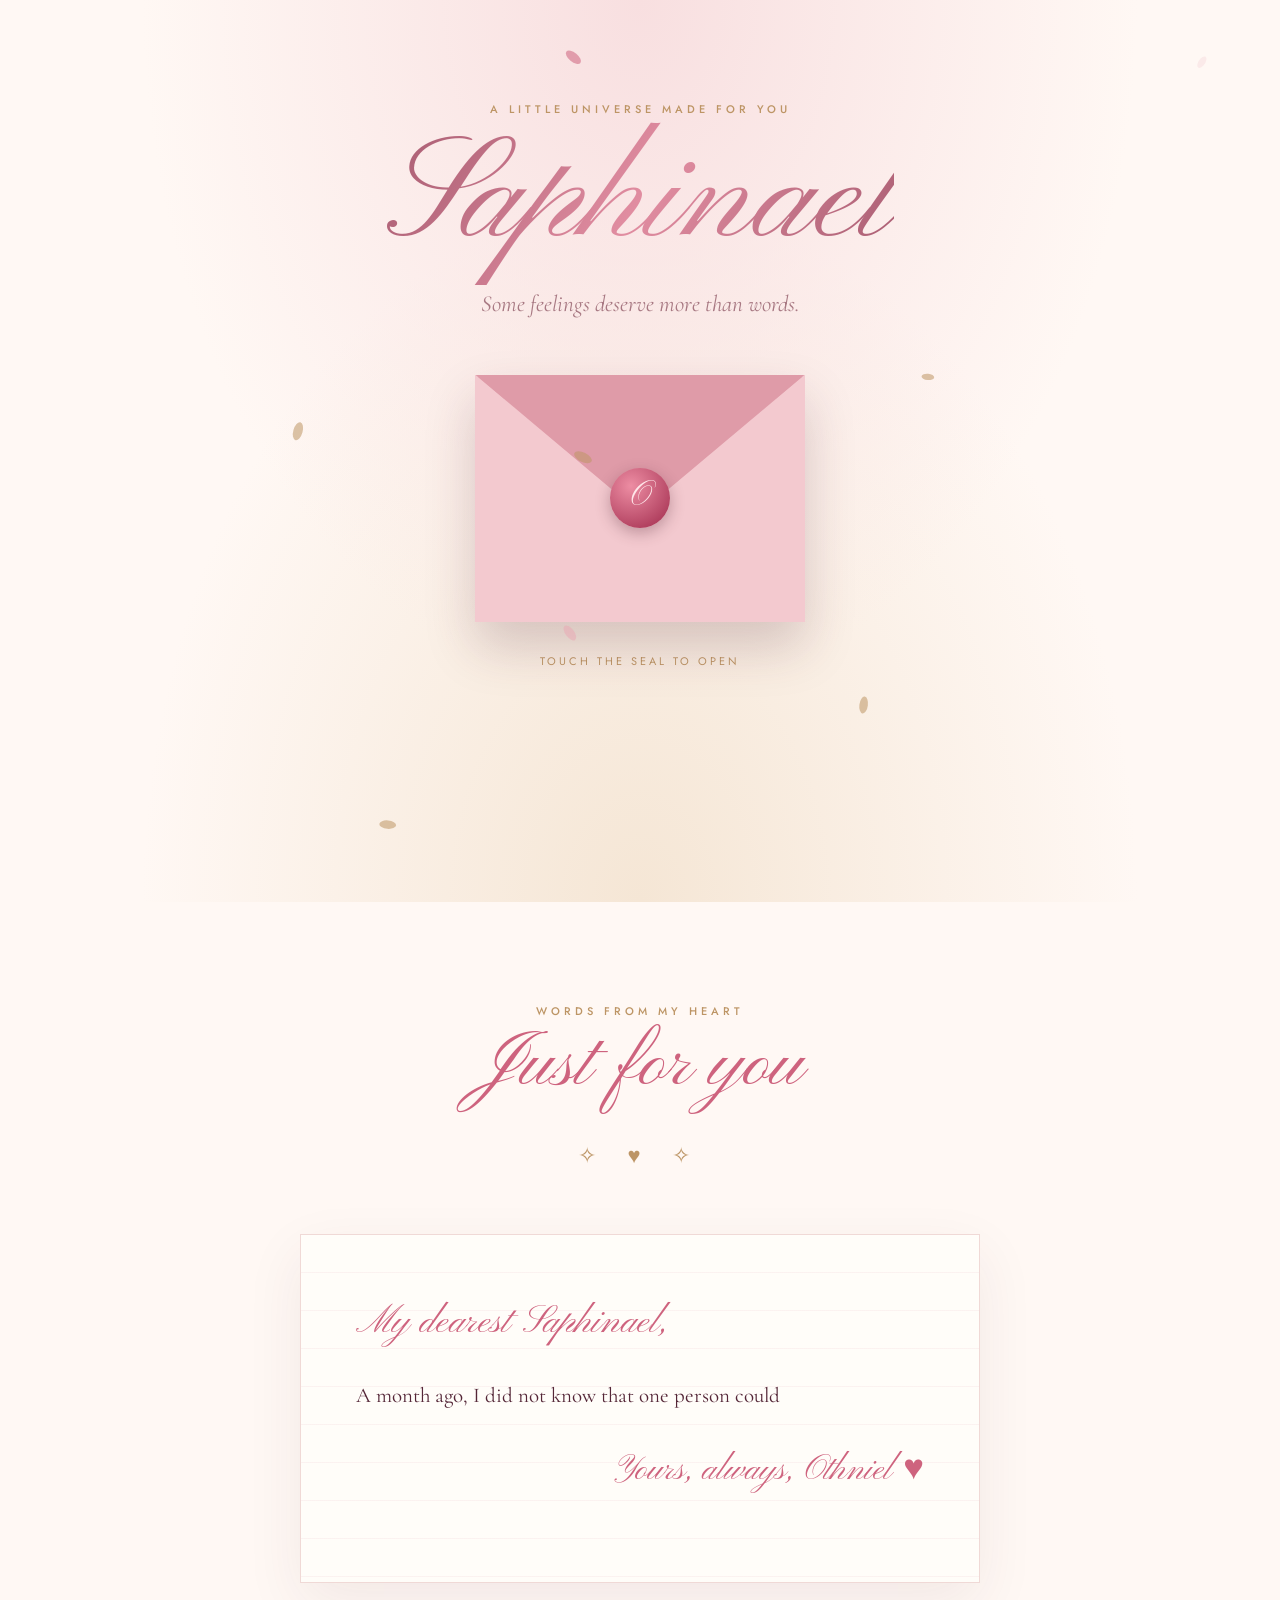
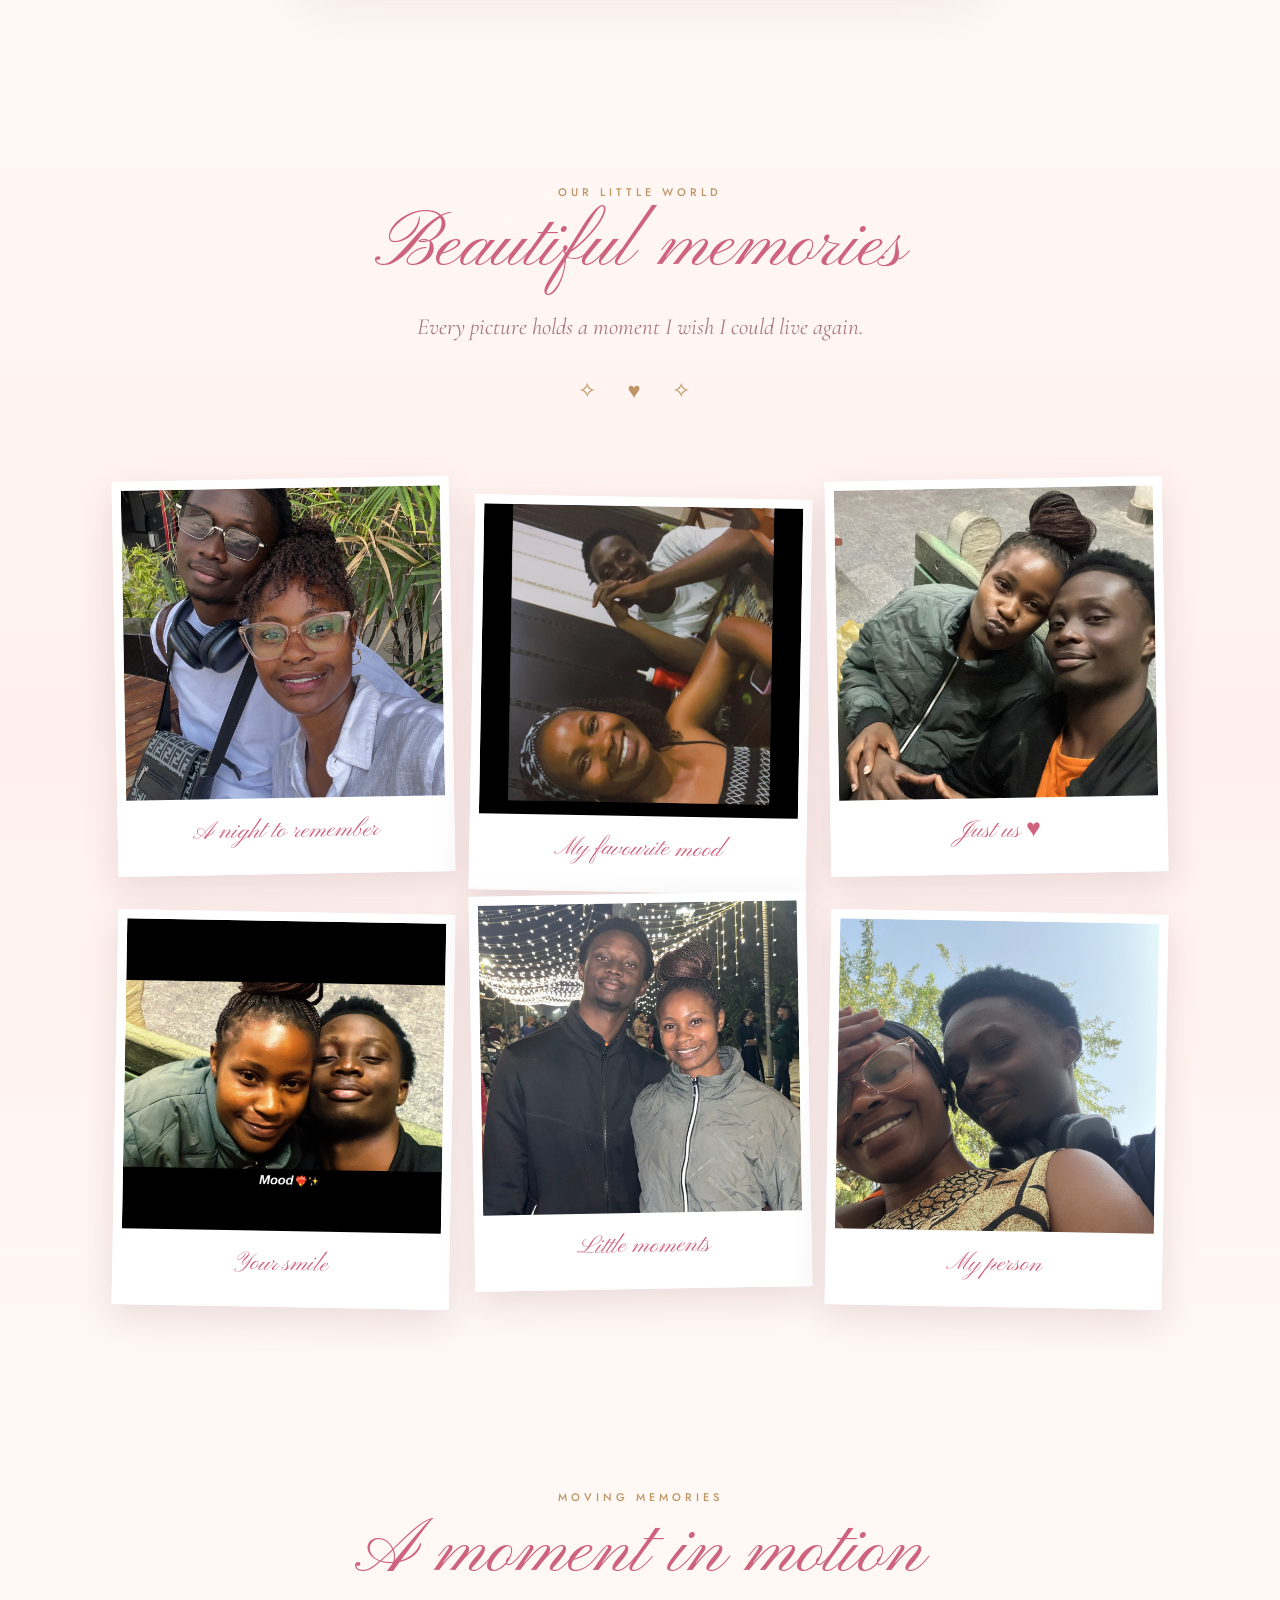
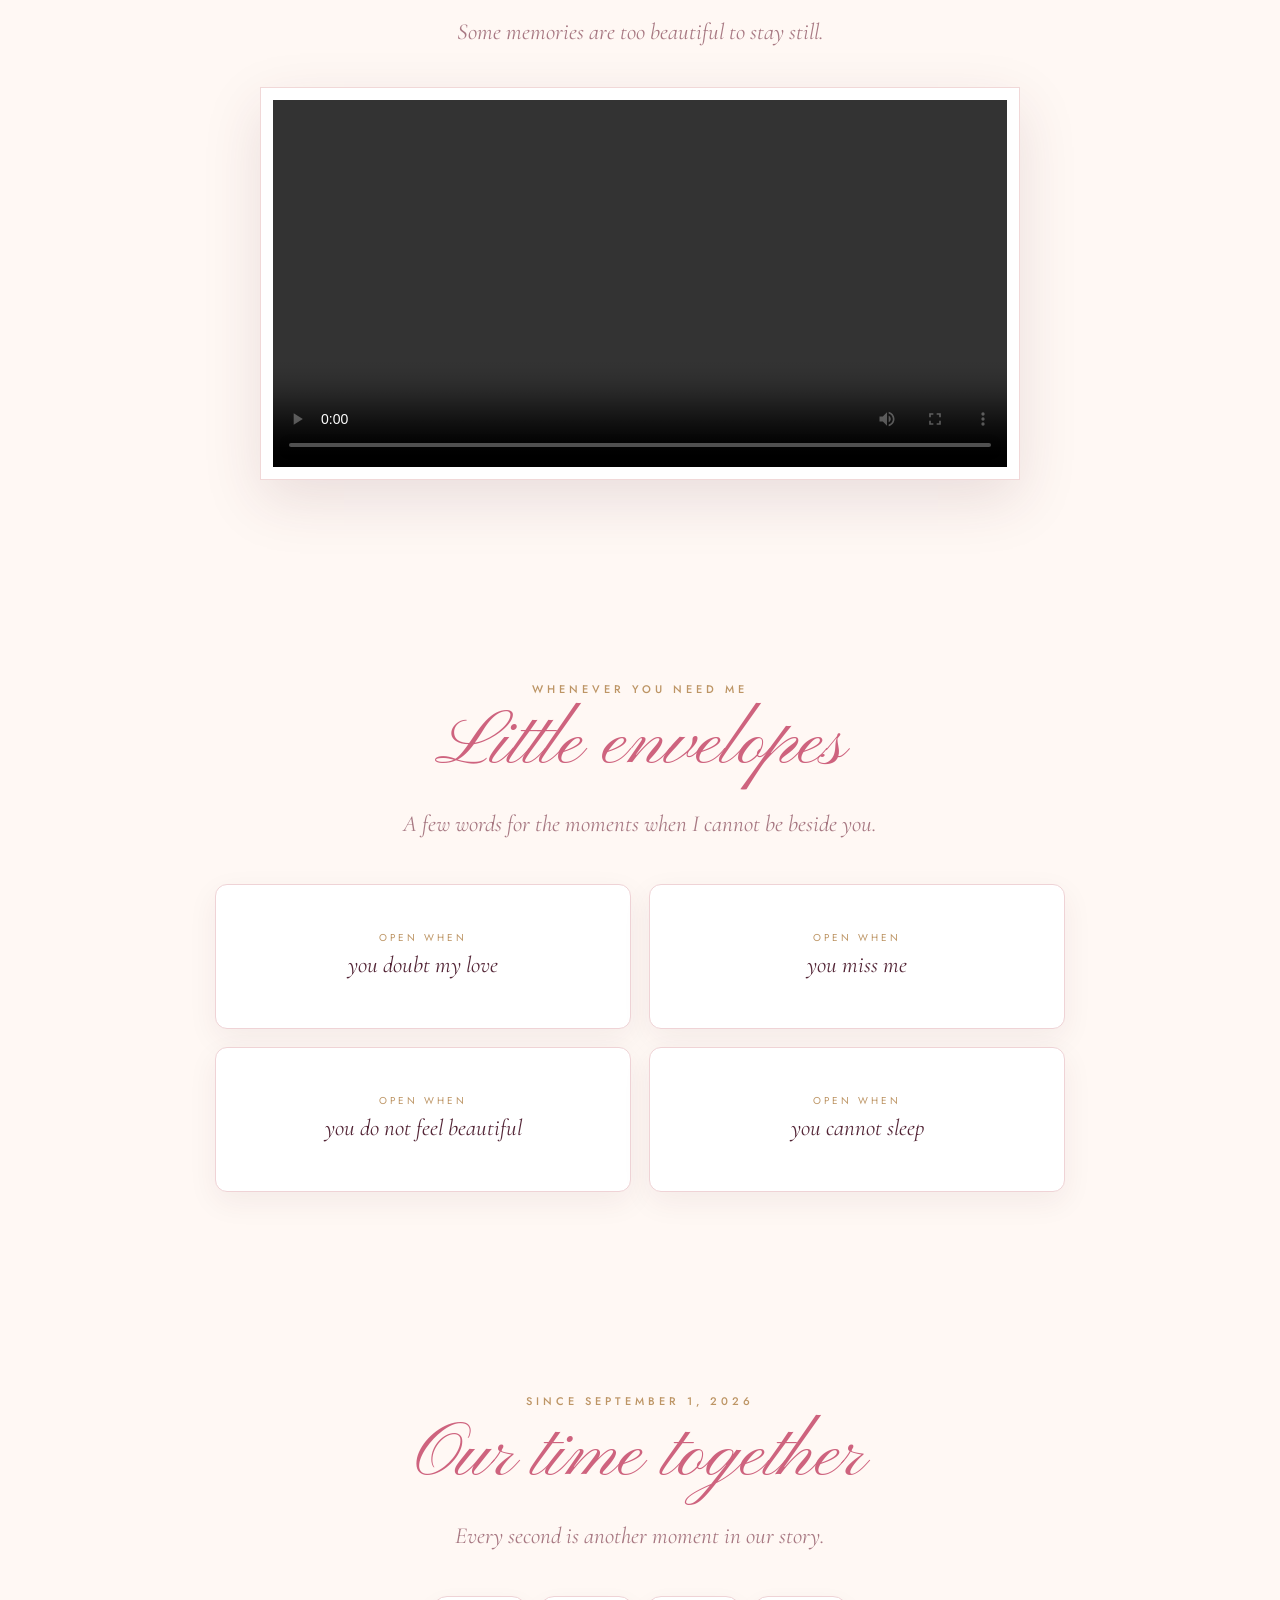
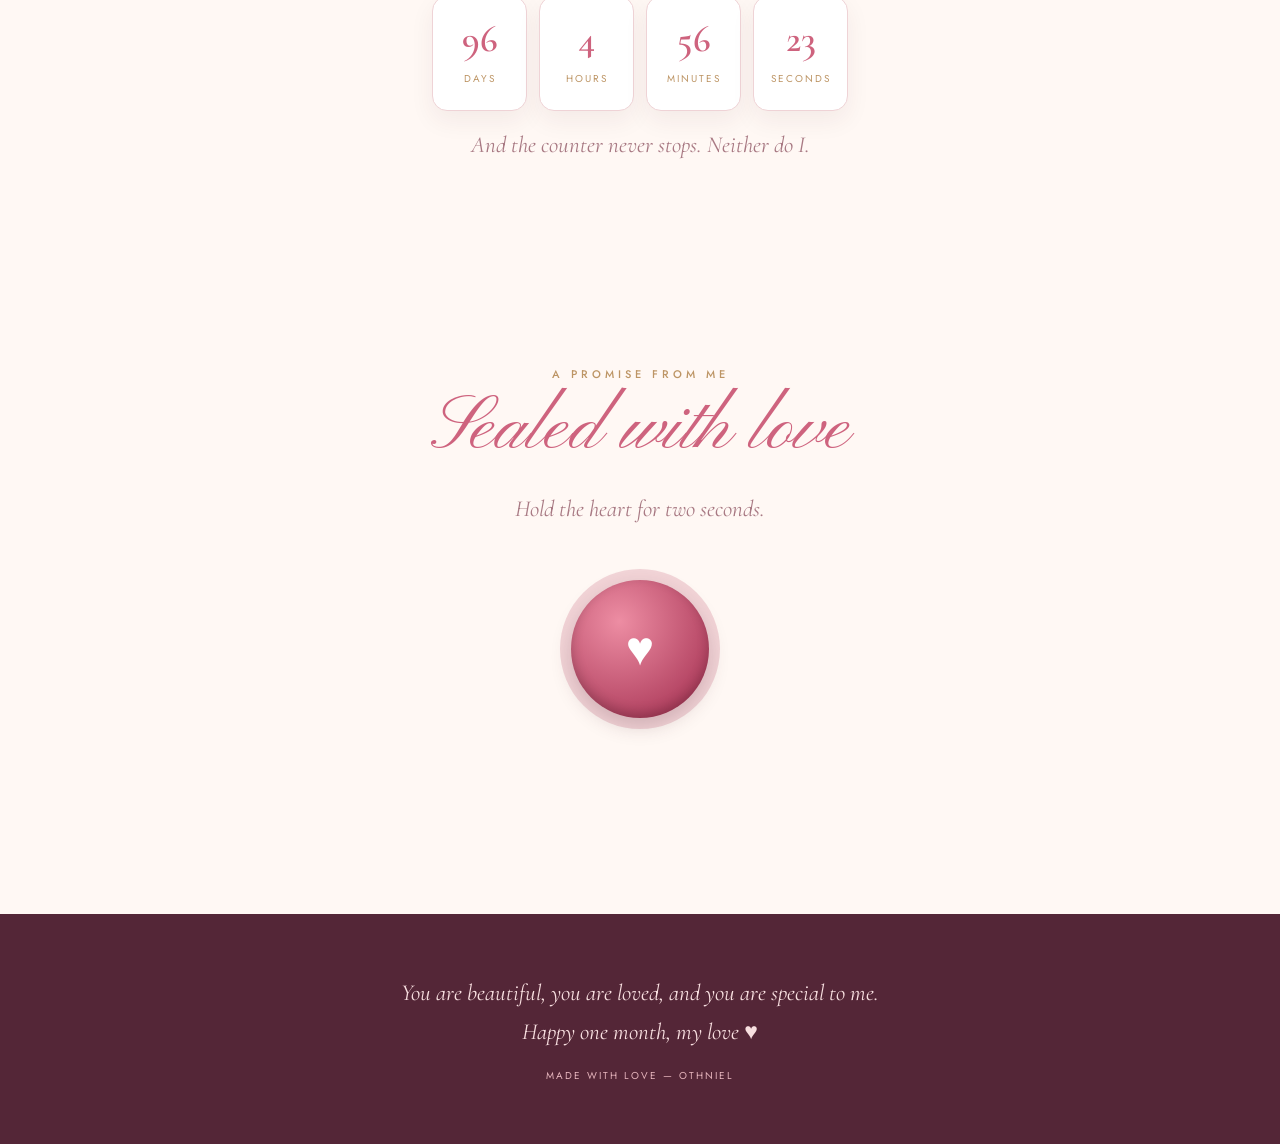
==== commit 6feaac20: "Update INDEX.HTML" ====
--- a/INDEX.HTML
+++ b/INDEX.HTML
@@ -537,32 +537,32 @@
 
   <div class="gallery">
     <button class="photo">
-      <img src="images/IMG_5471.jpeg" alt="Our memory under the lights" loading="lazy">
+      <img src="images/IMG_5471.jpg" alt="Our memory under the lights" loading="lazy">
       <span>A night to remember</span>
     </button>
 
     <button class="photo">
-      <img src="images/IMG_5411.jpeg" alt="A little moment together" loading="lazy">
+      <img src="images/IMG_5411.jpg" alt="A little moment together" loading="lazy">
       <span>My favourite mood</span>
     </button>
 
     <button class="photo">
-      <img src="images/IMG_5409.jpeg" alt="Our special selfie" loading="lazy">
+      <img src="images/IMG_5409.jpg" alt="Our special selfie" loading="lazy">
       <span>Just us ♥</span>
     </button>
 
     <button class="photo">
-      <img src="images/IMG_4966.jpeg" alt="A beautiful memory" loading="lazy">
+      <img src="images/IMG_4966.jpg" alt="A beautiful memory" loading="lazy">
       <span>Your smile</span>
     </button>
 
     <button class="photo">
-      <img src="images/IMG_4524.jpeg" alt="A moment together" loading="lazy">
+      <img src="images/IMG_4524.jpg" alt="A moment together" loading="lazy">
       <span>Little moments</span>
     </button>
 
     <button class="photo">
-      <img src="images/IMG_3838.jpeg" alt="Our favourite picture" loading="lazy">
+      <img src="images/IMG_3838.jpg" alt="Our favourite picture" loading="lazy">
       <span>My person</span>
     </button>
   </div>
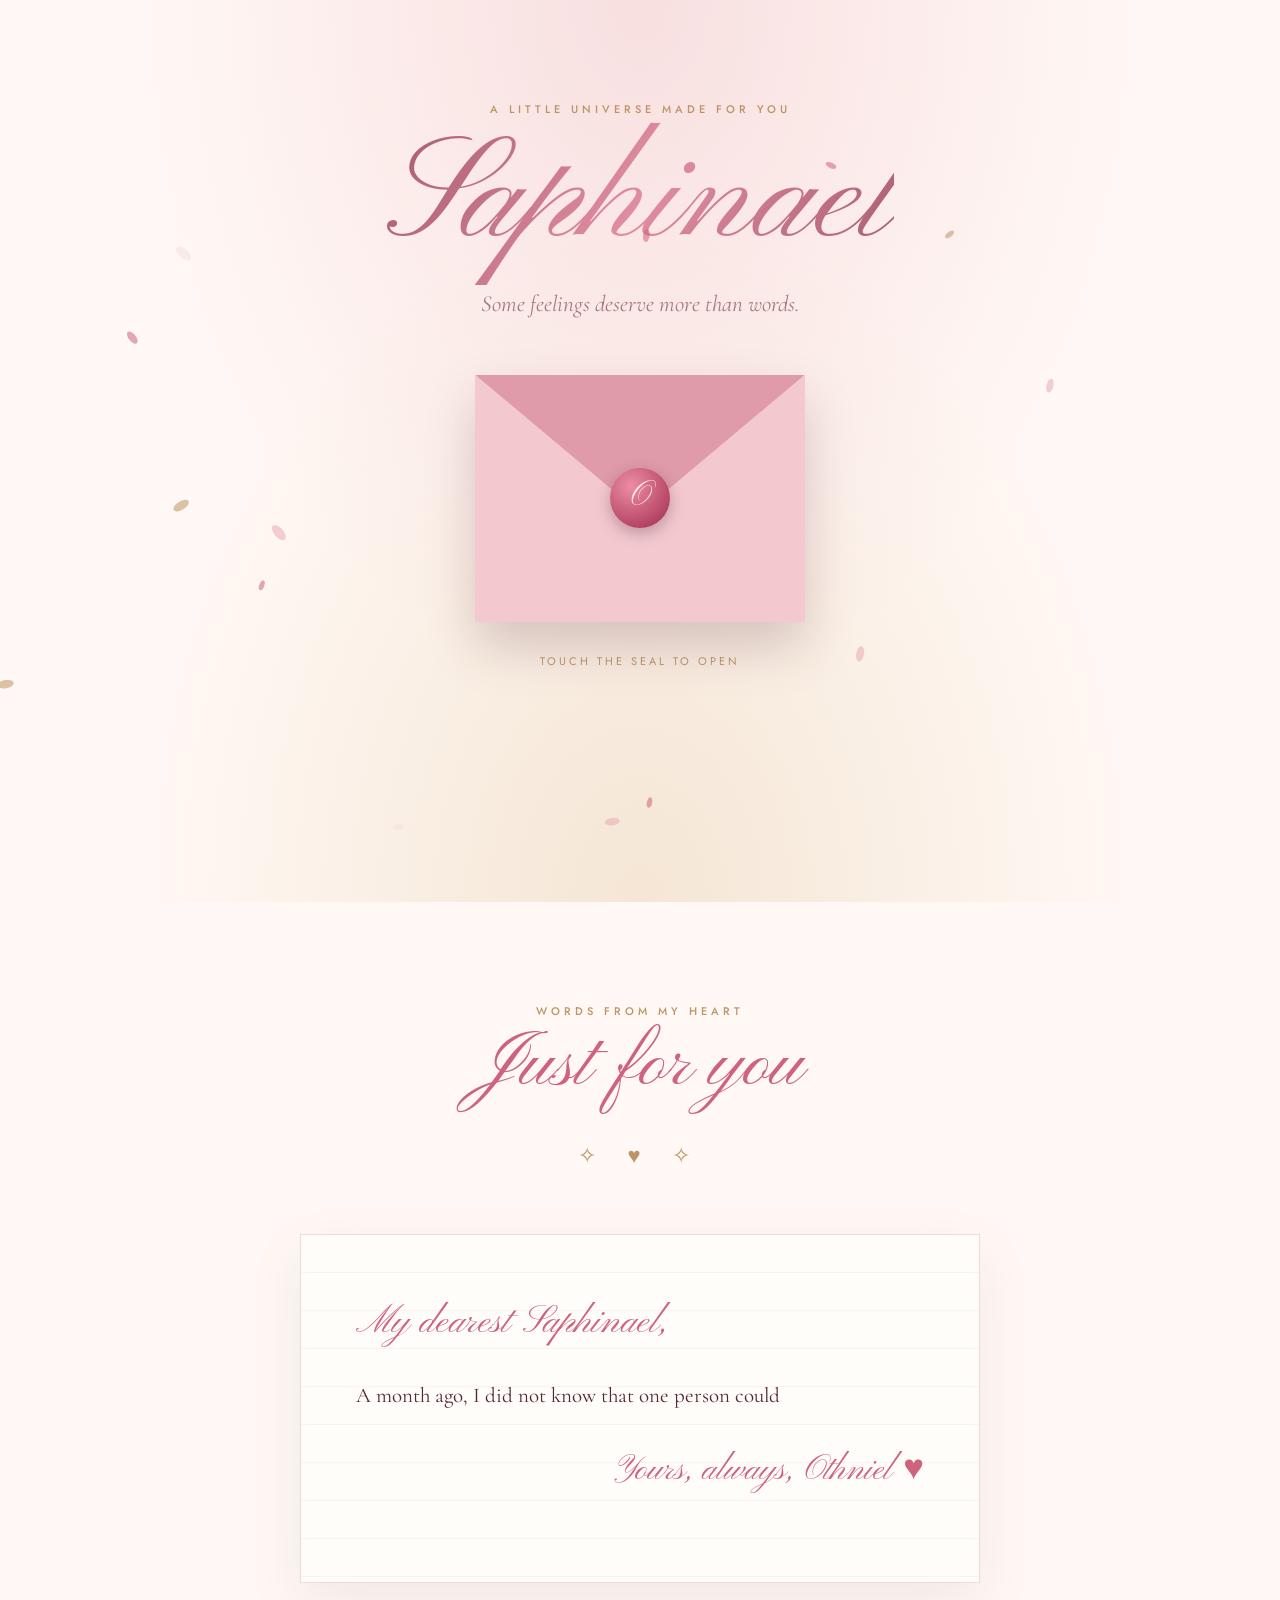
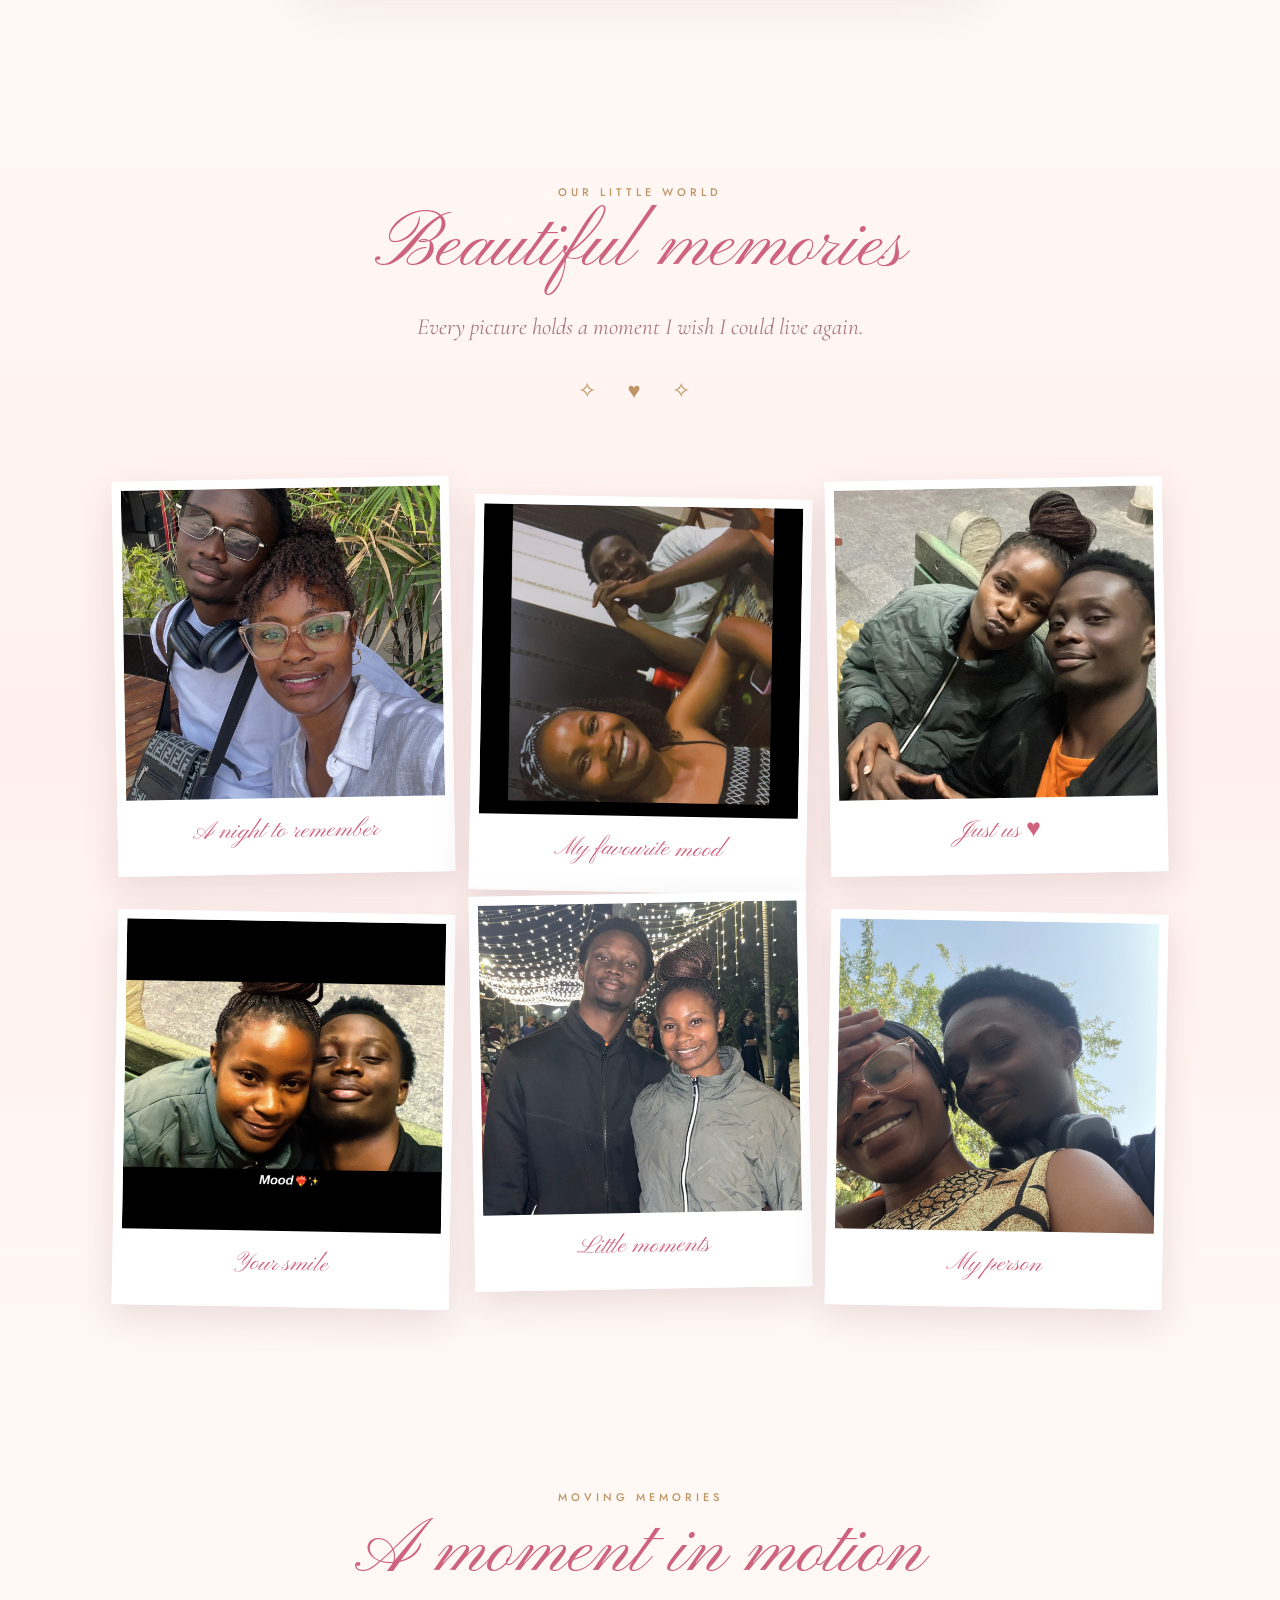
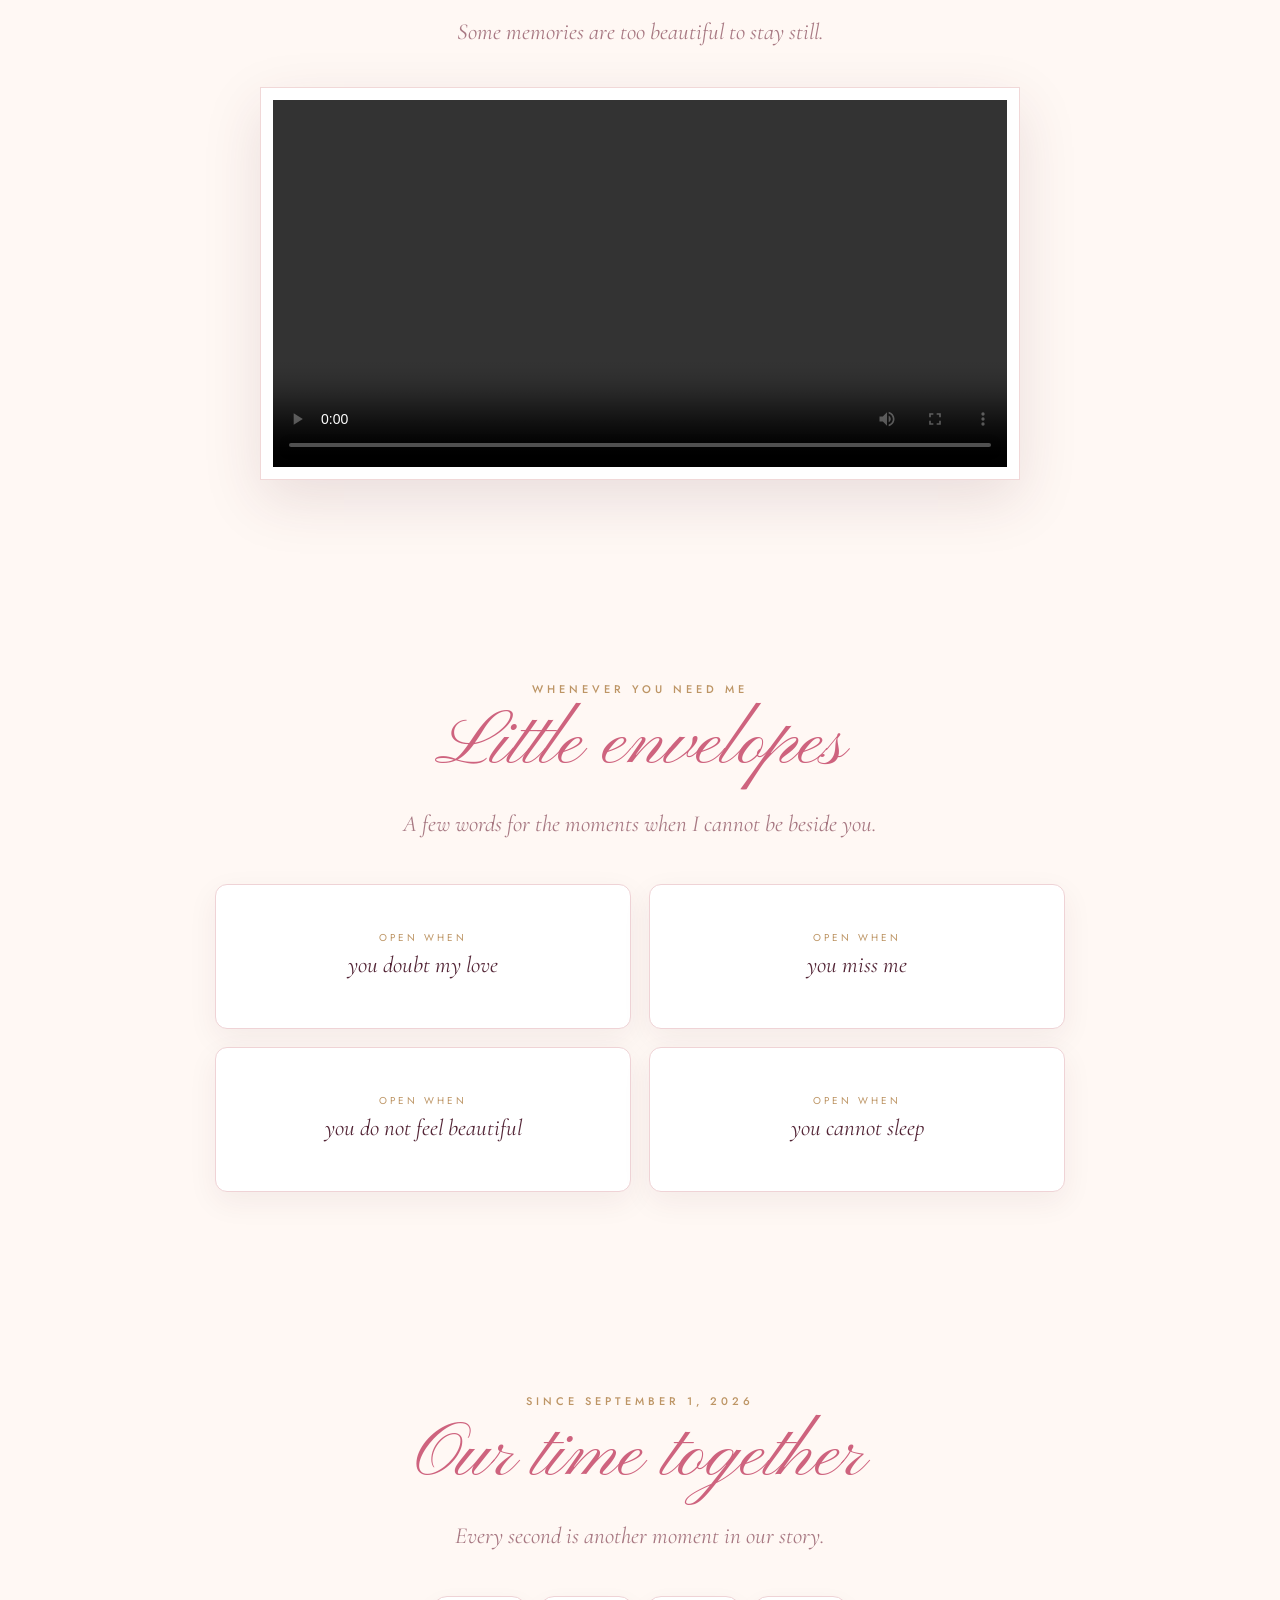
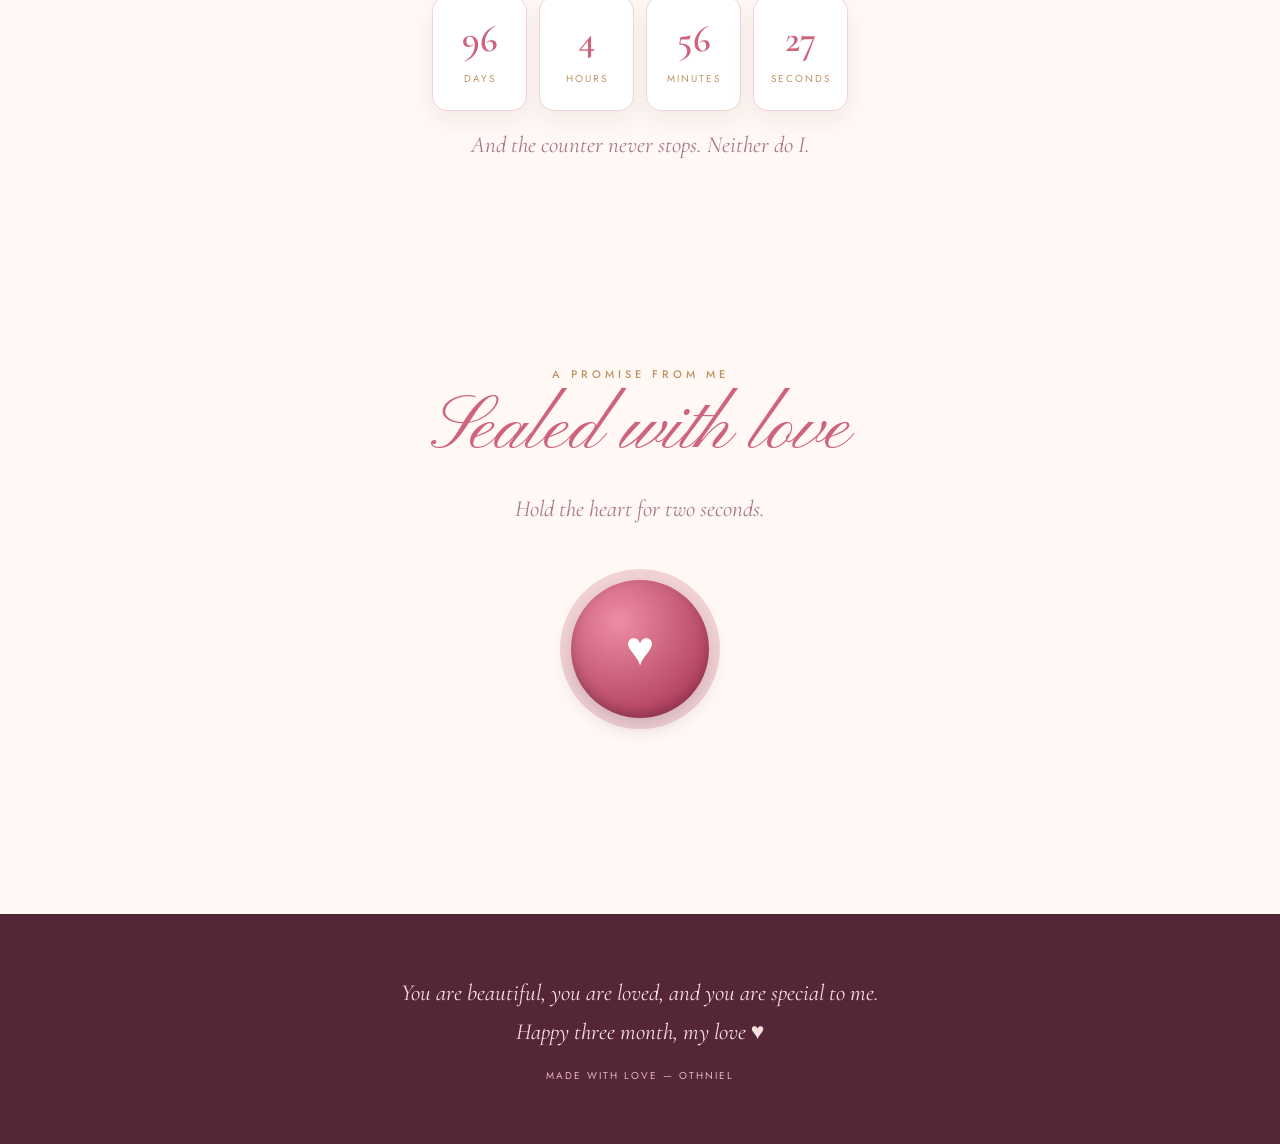
==== commit a6e0970f: "Update INDEX.HTML" ====
--- a/INDEX.HTML
+++ b/INDEX.HTML
@@ -619,7 +619,7 @@
 
 <footer>
   <p>You are beautiful, you are loved, and you are special to me.</p>
-  <p>Happy one month, my love ♥</p>
+  <p>Happy three month, my love ♥</p>
   <small>MADE WITH LOVE — OTHNIEL</small>
 </footer>
 
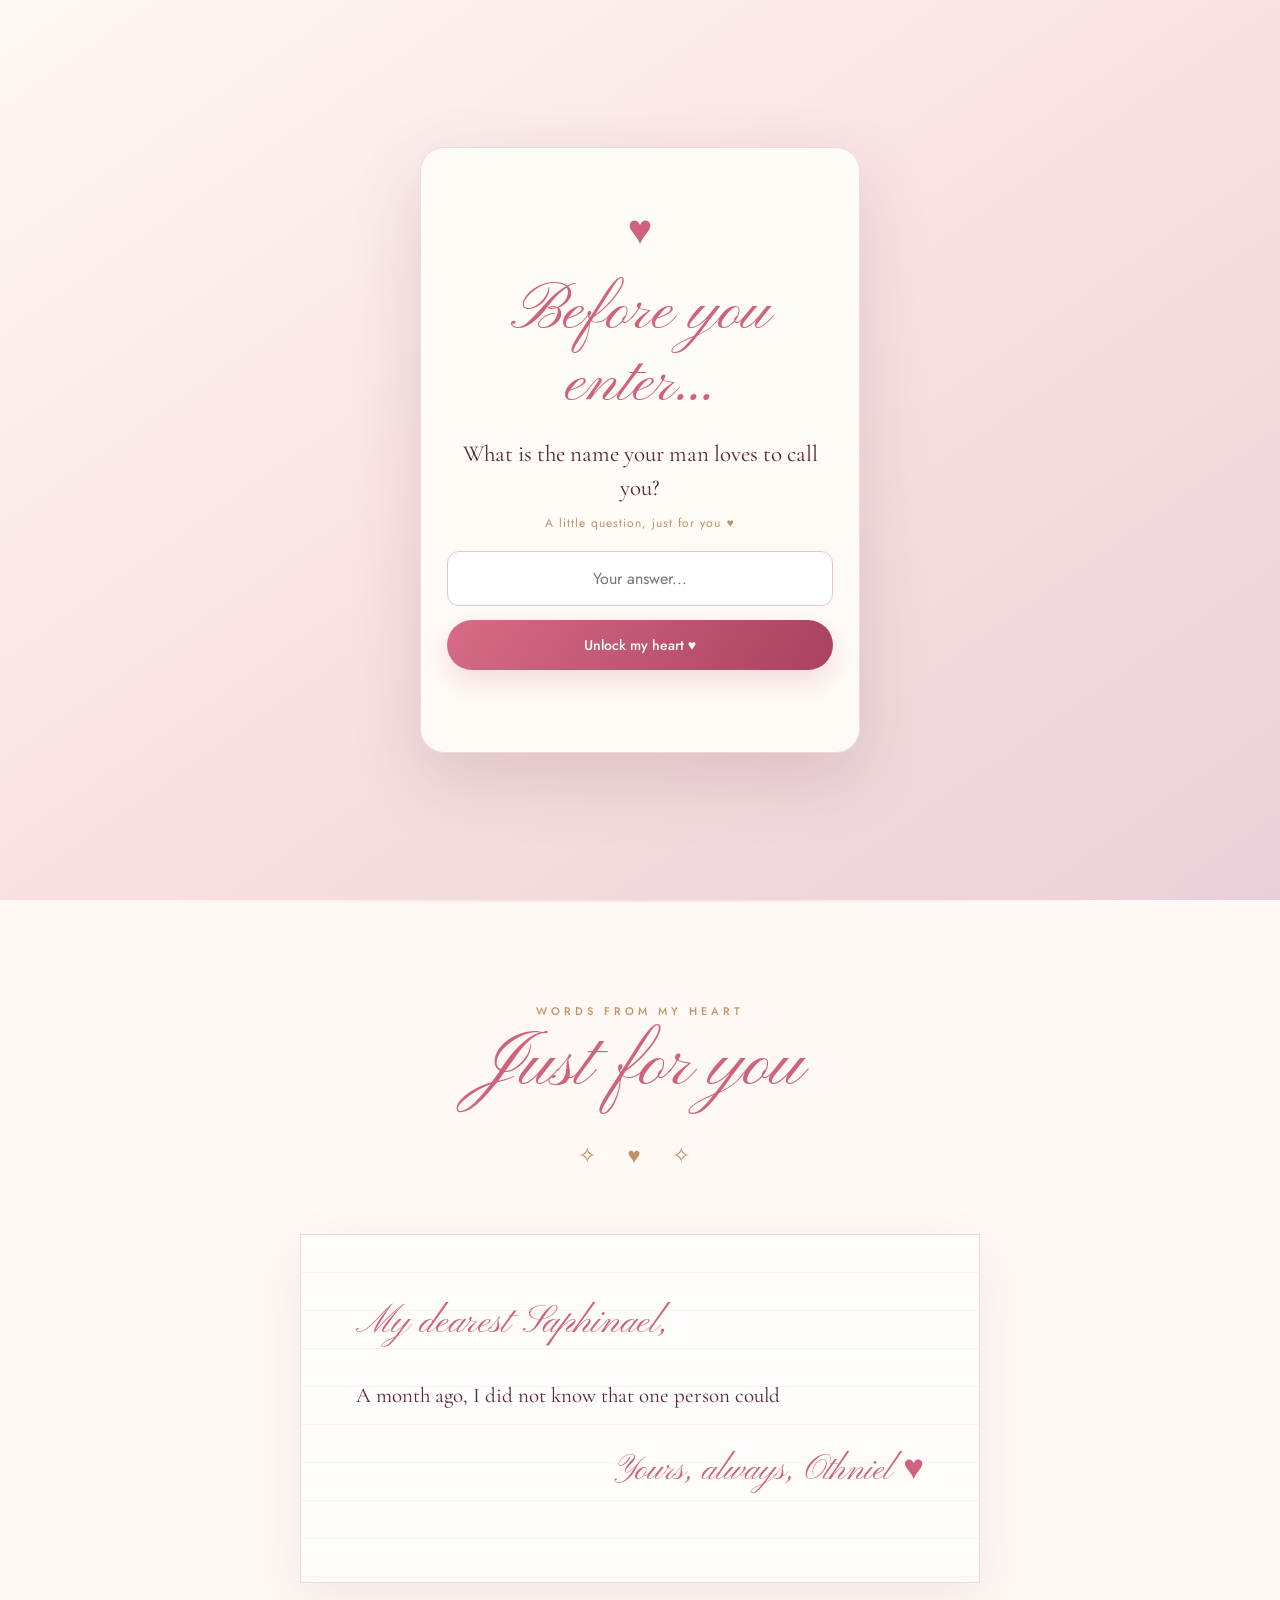
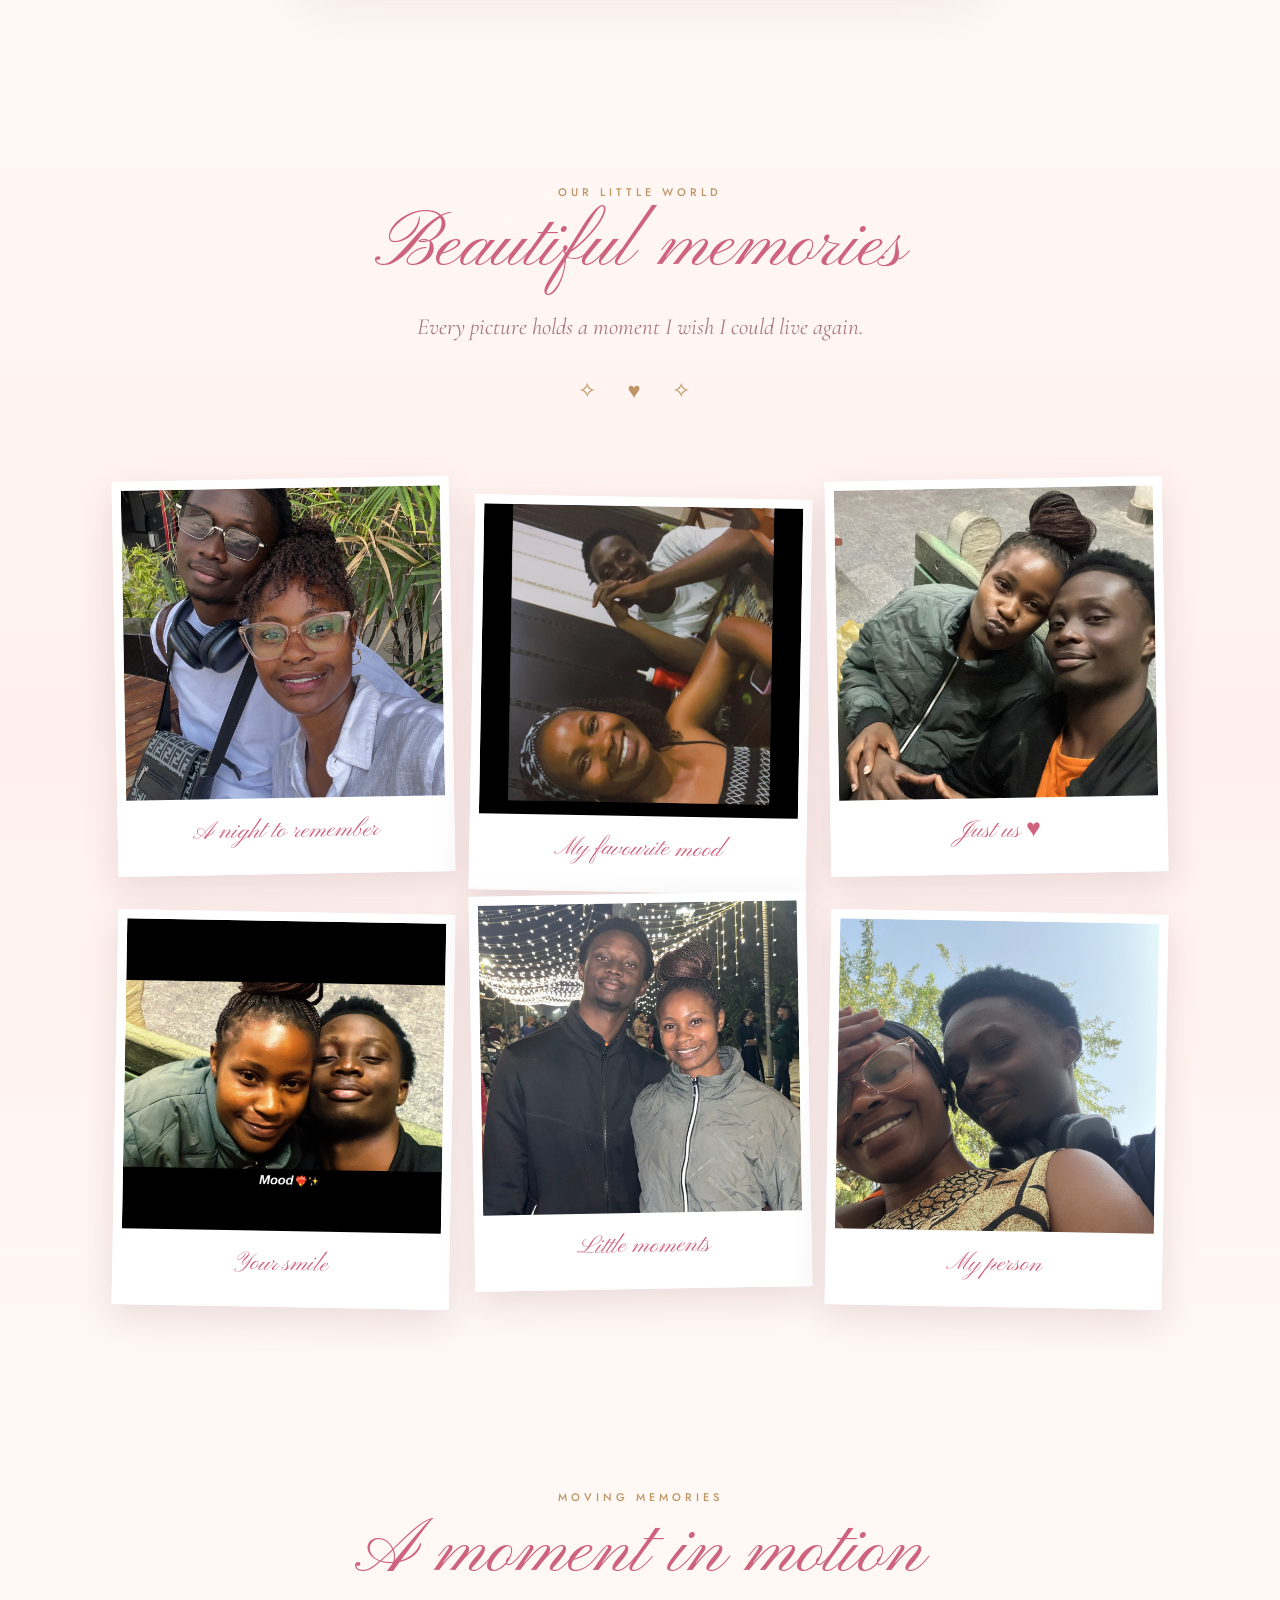
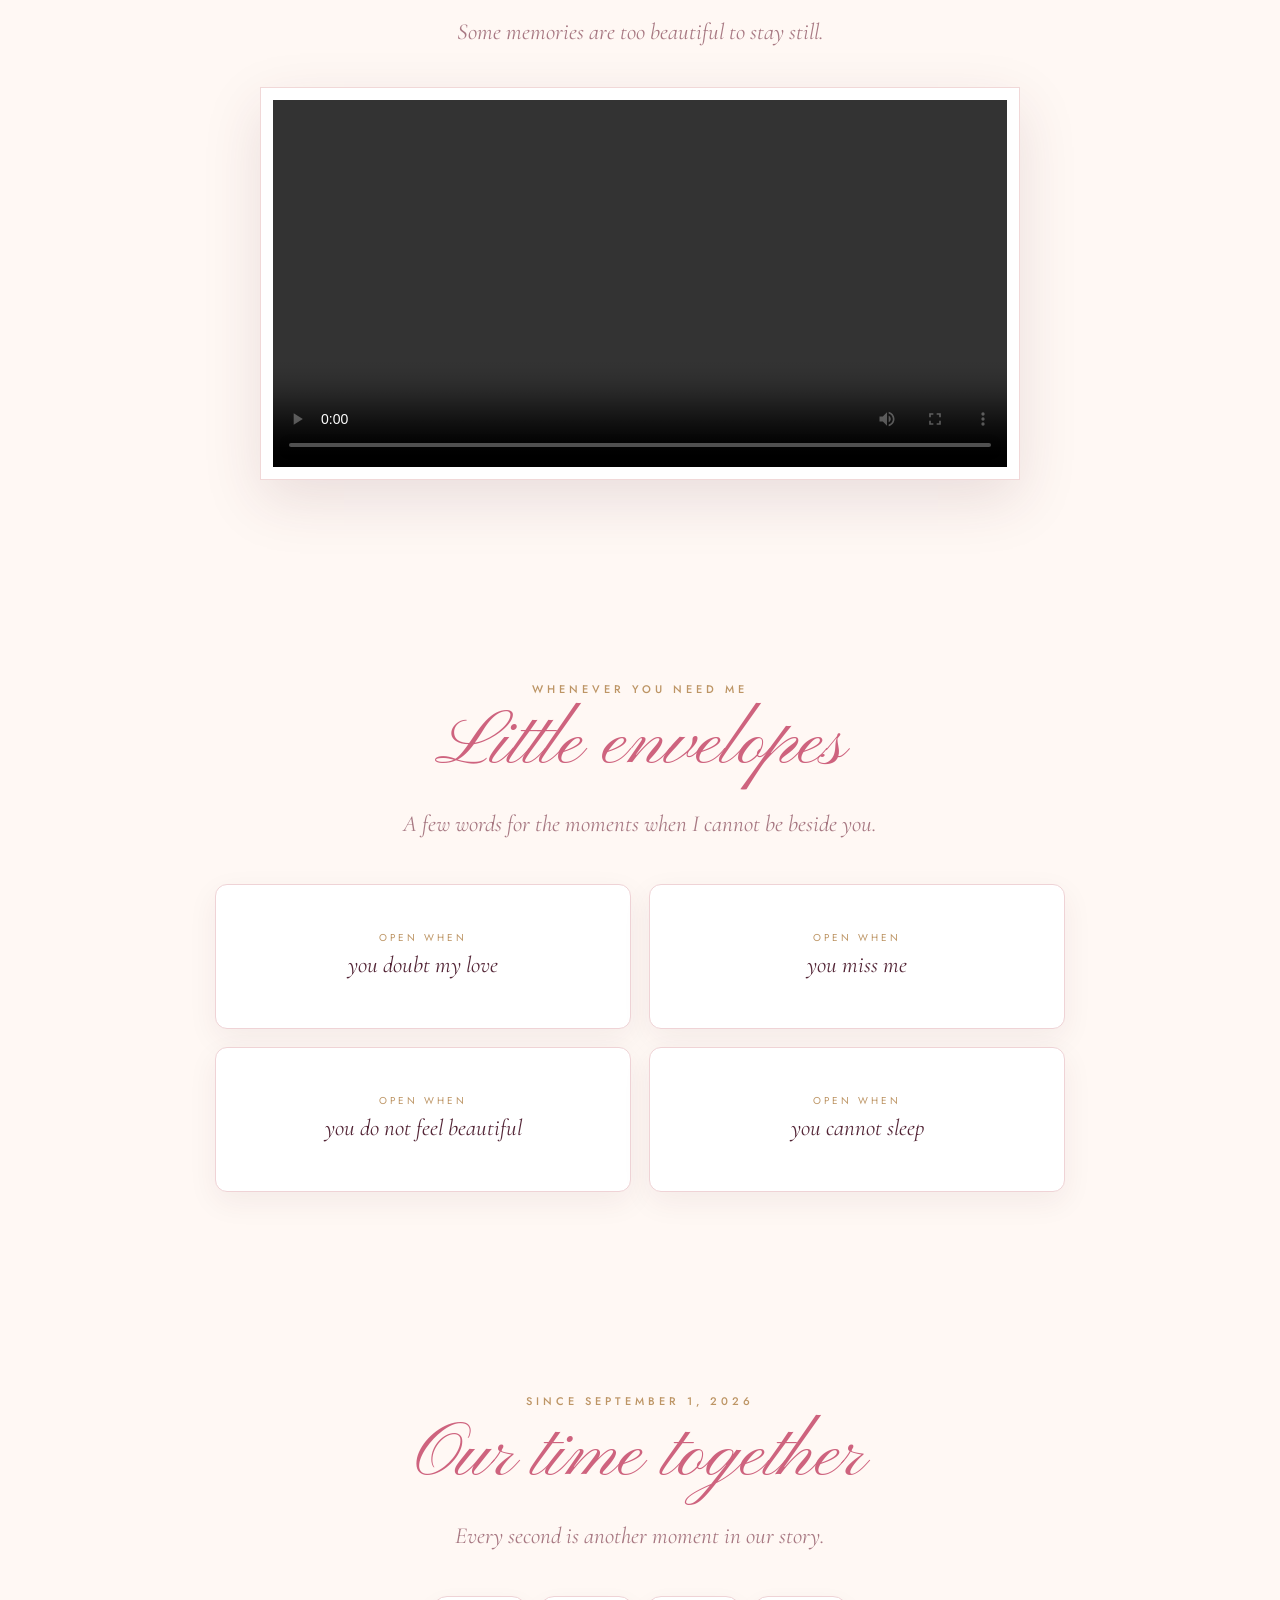
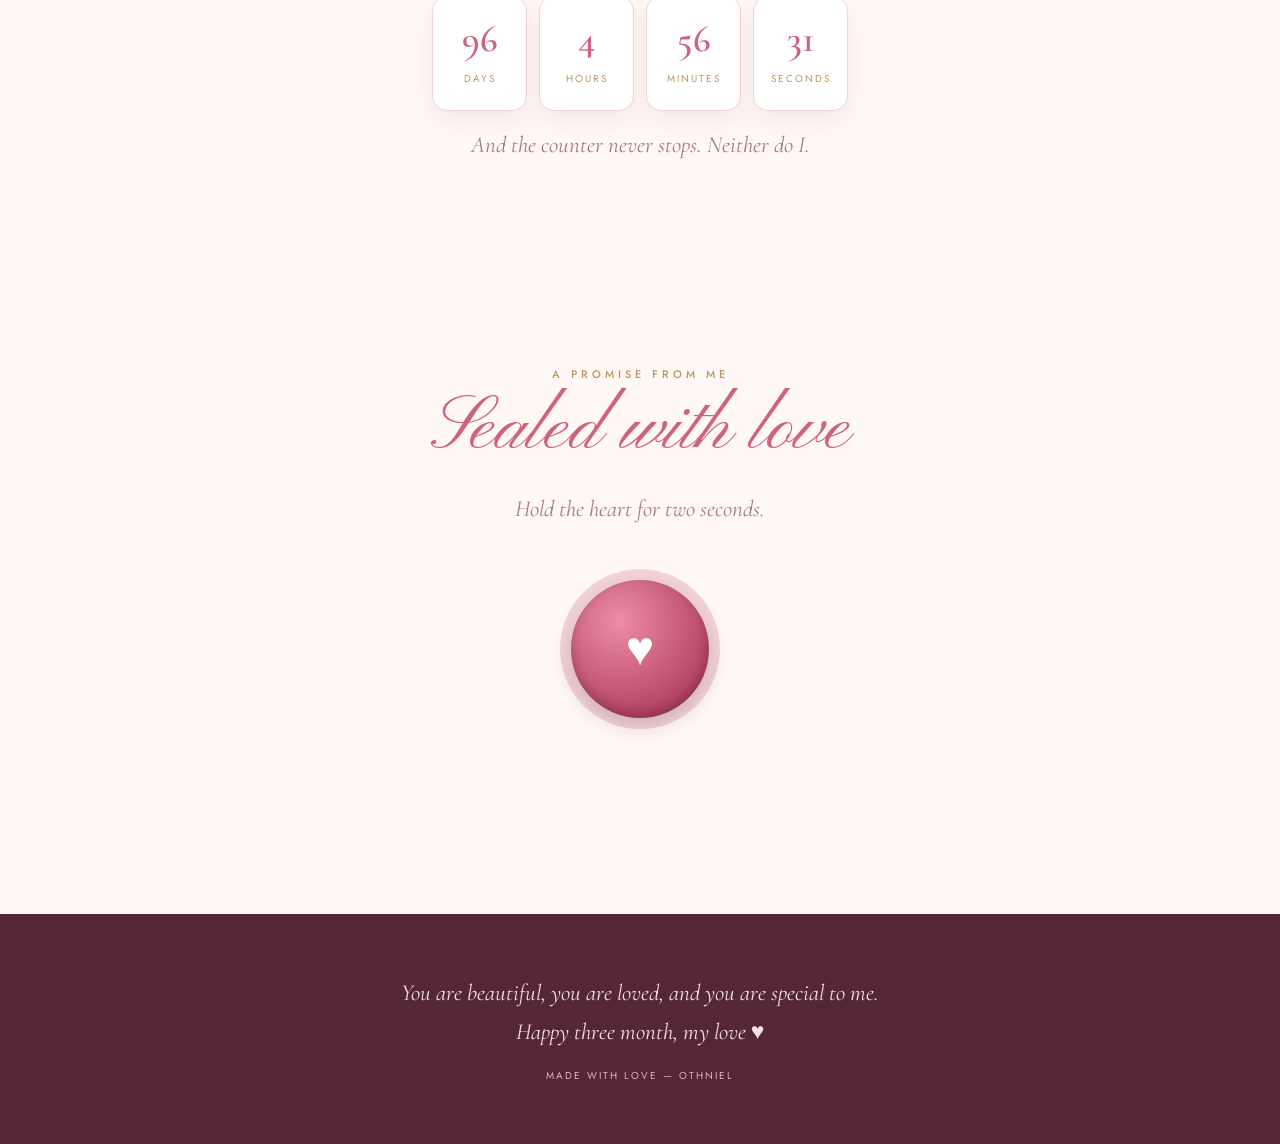
==== commit d0a9e6aa: "maj password" ====
--- a/INDEX.HTML
+++ b/INDEX.HTML
@@ -482,10 +482,50 @@
     transition-duration:.01ms!important;
   }
 }
+
+/* ROMANTIC ACCESS GATE */
+#love-gate {
+  position:fixed; inset:0; z-index:99999;
+  display:flex; align-items:center; justify-content:center;
+  padding:24px; background:linear-gradient(145deg,#fff8f4,#f8dfe0 55%,#ead0d8);
+  transition:opacity .8s ease,visibility .8s ease;
+}
+#love-gate.unlocked {opacity:0;visibility:hidden;pointer-events:none}
+body.gate-locked {overflow:hidden}
+.gate-card {width:min(100%,440px);padding:clamp(28px,6vw,46px) 26px;text-align:center;
+  background:rgba(255,253,249,.94);border:1px solid #f0d9d6;border-radius:24px;
+  box-shadow:0 25px 70px #54263725}
+.gate-heart {font-size:42px;color:var(--rose);margin-bottom:12px}
+.gate-card h2 {font-family:var(--script);font-size:clamp(48px,10vw,65px);color:var(--rose);line-height:1.1}
+.gate-question {font-family:var(--serif);font-size:23px;line-height:1.45;margin:18px 0 8px}
+.gate-hint {font-size:12px;letter-spacing:1px;color:var(--gold);margin-bottom:18px}
+#love-answer {width:100%;padding:15px 16px;border:1px solid #e9c4cc;border-radius:12px;
+  background:white;color:var(--wine);font:16px var(--sans);text-align:center;outline:none}
+#love-answer:focus {border-color:var(--rose);box-shadow:0 0 0 3px #ce637e20}
+#love-unlock {width:100%;margin-top:14px;border:0;border-radius:40px;padding:15px 20px;
+  color:white;background:linear-gradient(120deg,#d66c85,#a94161);box-shadow:0 12px 28px #ce637e35;cursor:pointer;font:500 14px var(--sans)}
+#love-error {min-height:24px;margin-top:12px;color:#a94161;font-size:13px}
+
 </style>
 </head>
 
-<body>
+<body class="gate-locked">
+
+<!-- ROMANTIC ACCESS GATE -->
+<div id="love-gate" role="dialog" aria-modal="true" aria-labelledby="gate-title">
+  <div class="gate-card">
+    <div class="gate-heart" aria-hidden="true">♥</div>
+    <h2 id="gate-title">Before you enter...</h2>
+    <p class="gate-question">What is the name your man loves to call you?</p>
+    <p class="gate-hint">A little question, just for you ♥</p>
+    <form id="love-form">
+      <input id="love-answer" type="text" placeholder="Your answer..." autocomplete="off" aria-label="Your answer" required>
+      <button id="love-unlock" type="submit">Unlock my heart ♥</button>
+    </form>
+    <p id="love-error" aria-live="polite"></p>
+  </div>
+</div>
+
 
 <canvas id="petals"></canvas>
 
@@ -639,6 +679,24 @@
 <script>
 (() => {
   const $ = s => document.querySelector(s);
+  // ROMANTIC ACCESS GATE — playful client-side entry question
+  const gate = document.getElementById('love-gate');
+  const gateForm = document.getElementById('love-form');
+  const gateAnswer = document.getElementById('love-answer');
+  const gateError = document.getElementById('love-error');
+  gateForm.addEventListener('submit', event => {
+    event.preventDefault();
+    if (gateAnswer.value.trim().toLowerCase() === 'babe') {
+      gate.classList.add('unlocked');
+      document.body.classList.remove('gate-locked');
+      setTimeout(() => gate.remove(), 900);
+    } else {
+      gateError.textContent = 'Not quite, my love. Try again ♥';
+      gateAnswer.value = '';
+      gateAnswer.focus();
+    }
+  });
+
   const reduce = matchMedia('(prefers-reduced-motion: reduce)').matches;
   const sleep = ms => new Promise(r => setTimeout(r,ms));
   const random = (a,b) => a + Math.random()*(b-a);
